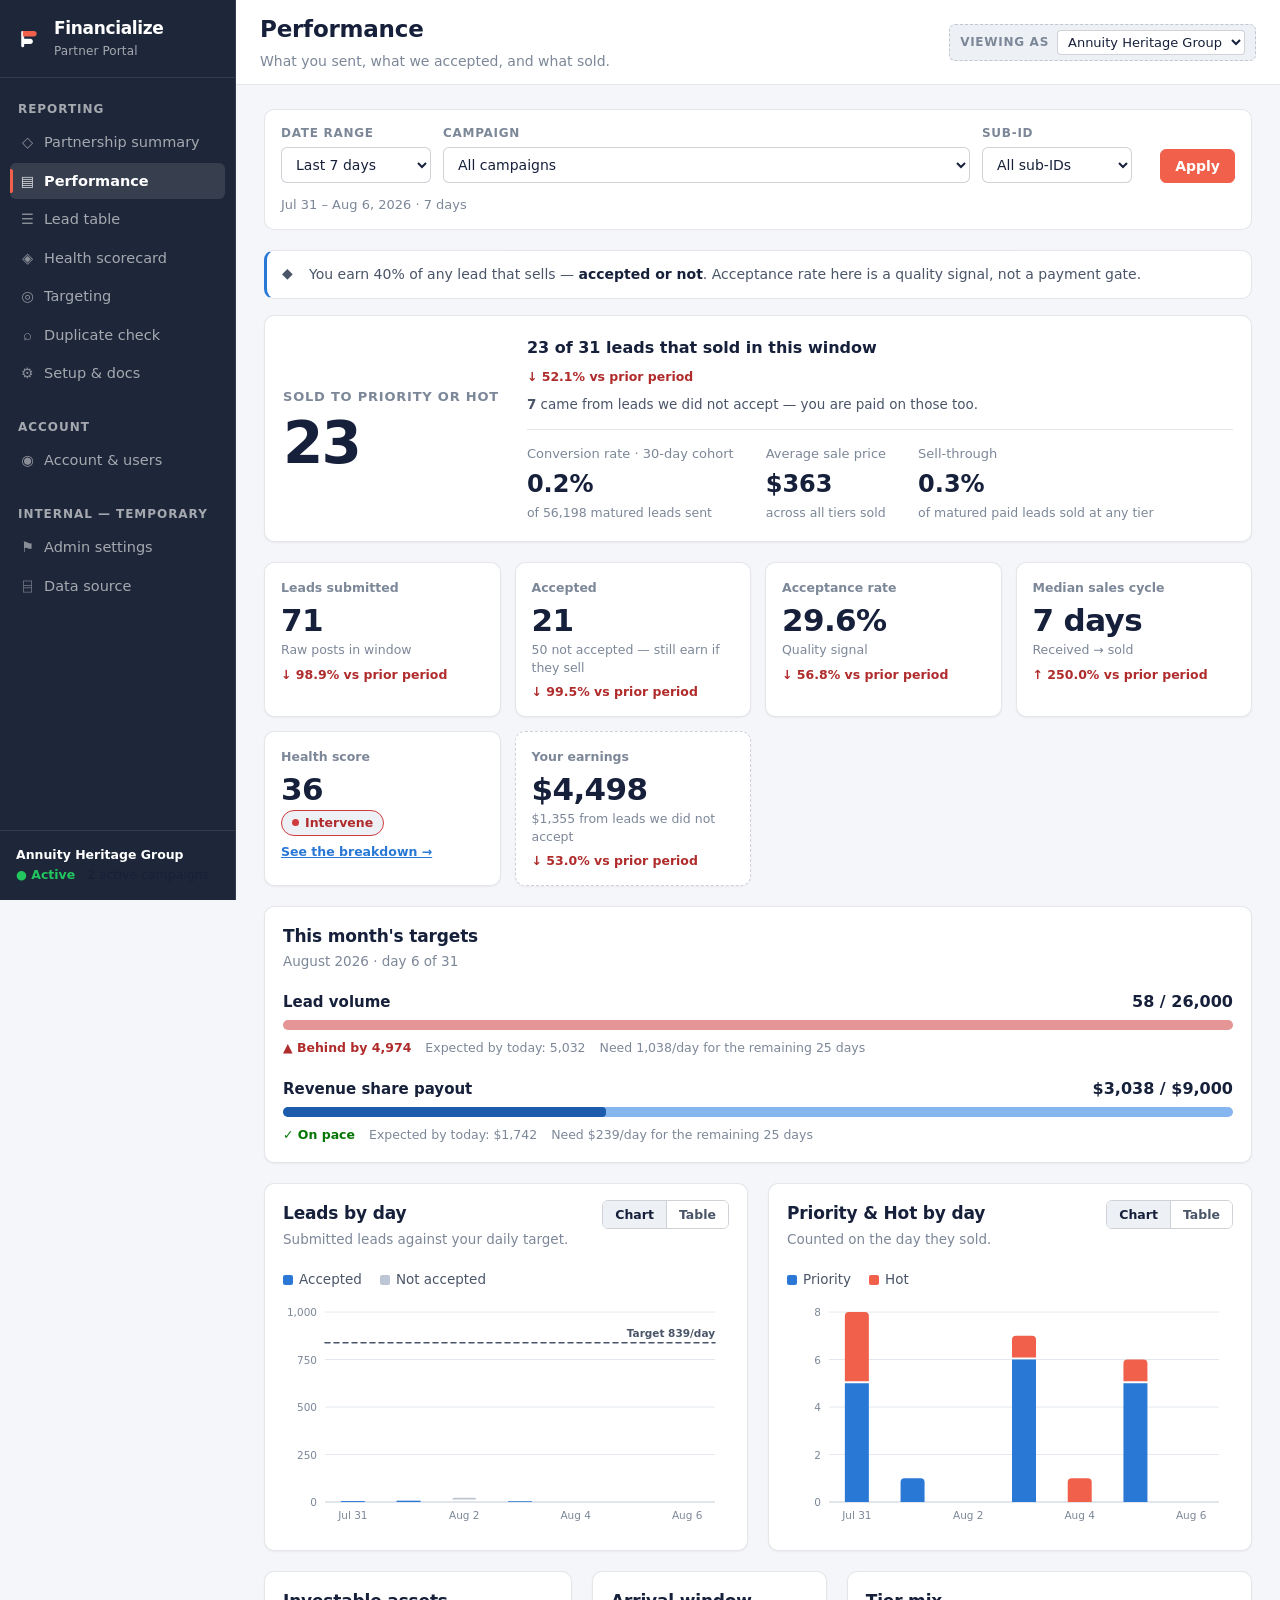
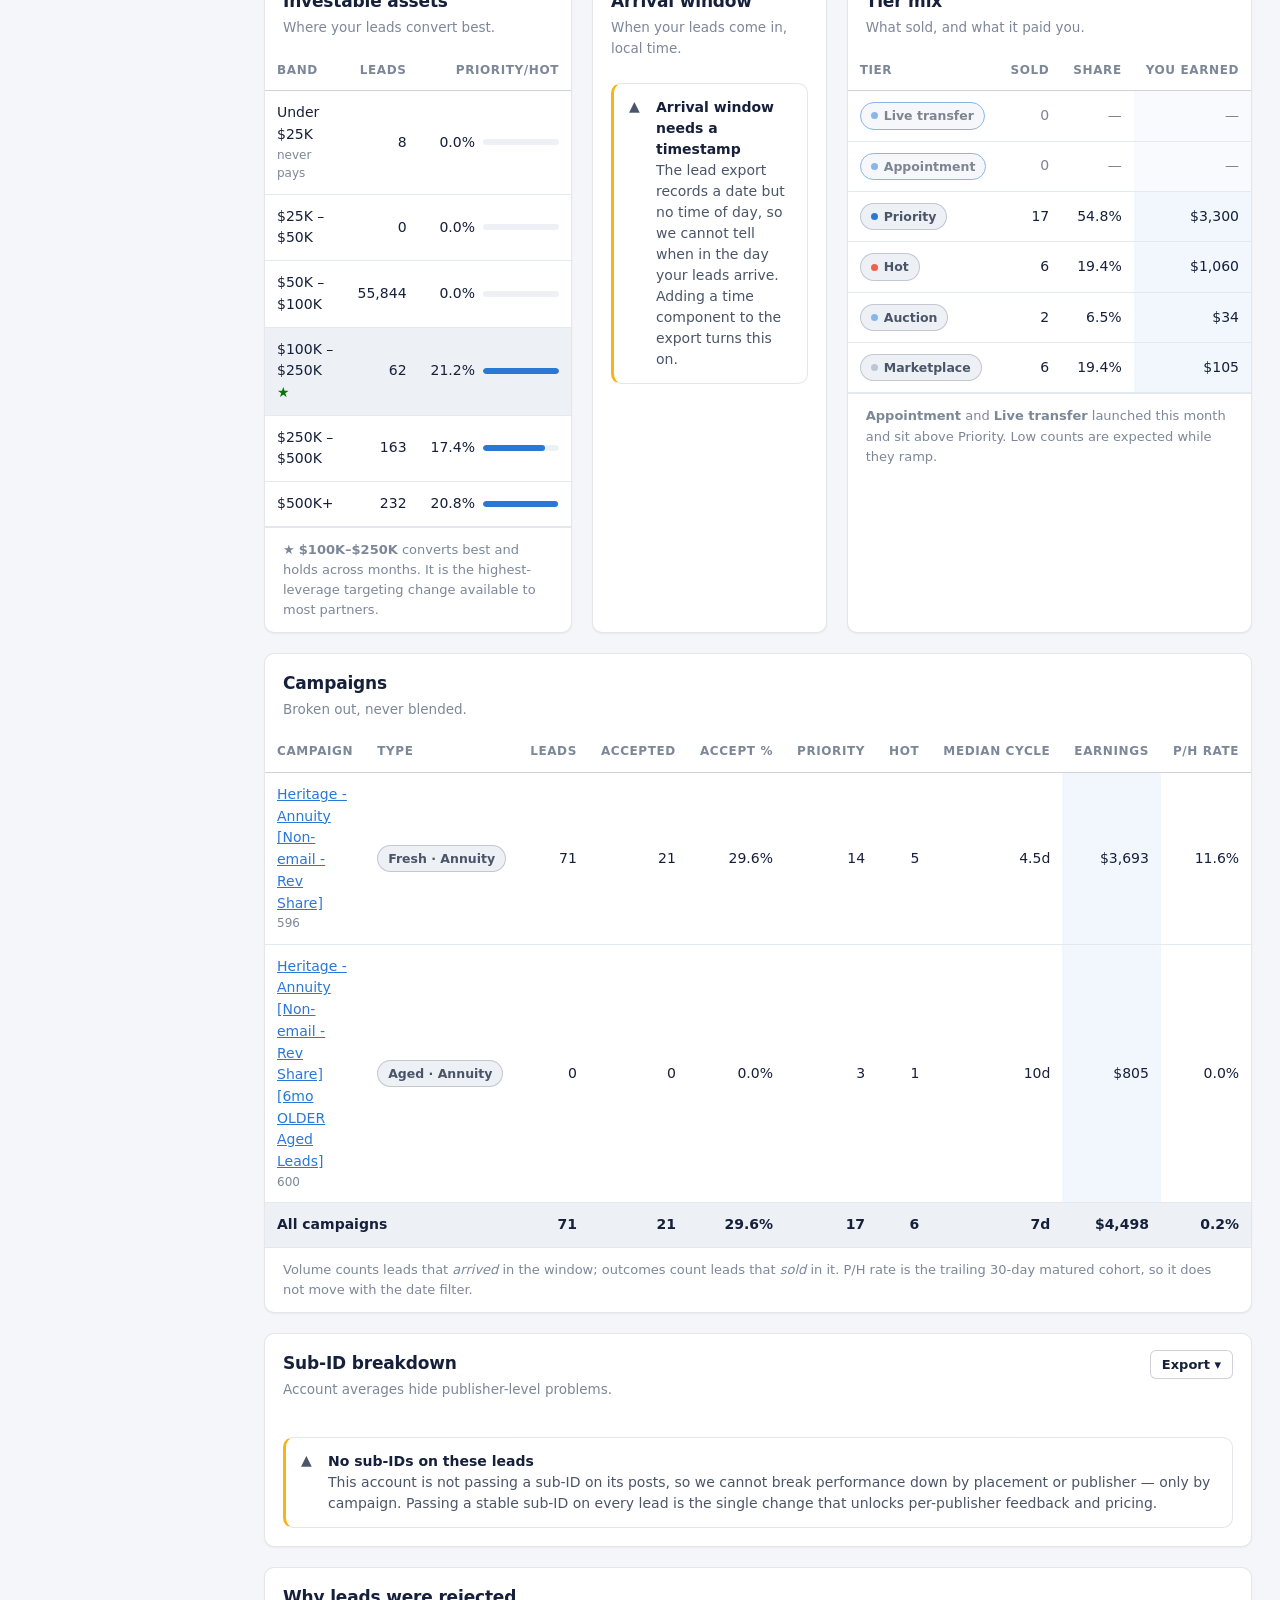
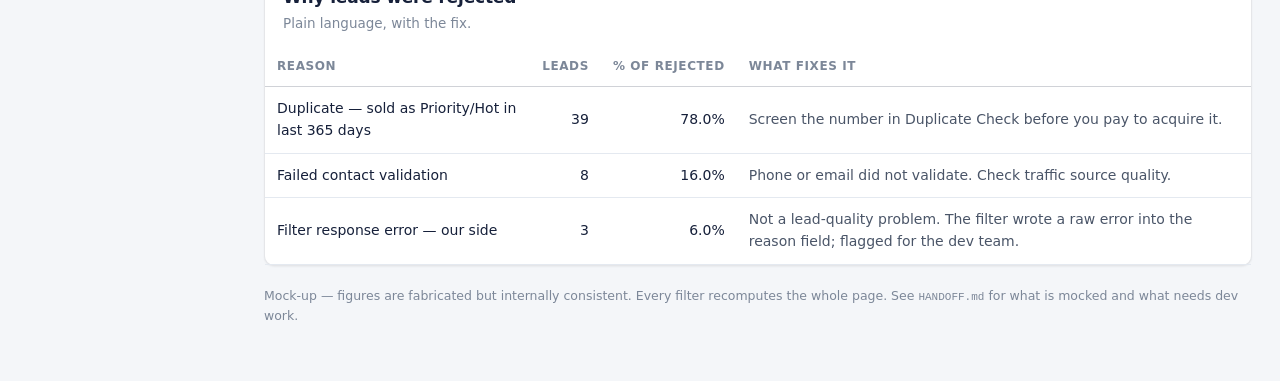
==== index.html @ 1a4225cb "Run on the real lead export instead of generated data tools/ingest.py converts a lead-table export i" ====
<!DOCTYPE html>
<html lang="en">
<head>
<meta charset="utf-8">
<meta name="viewport" content="width=device-width, initial-scale=1">
<title>Performance — Financialize Partner Portal</title>
<link rel="stylesheet" href="assets/css/dashboard.css">
</head>
<body>

<div class="app">
  <aside class="sidebar" data-shell="sidebar"></aside>

  <div class="main">
    <header class="topbar" data-shell="topbar"></header>

    <div class="content">

      <div id="filter-host"></div>
      <div id="ctx-notice"></div>

      <!-- Hero: the North Star. Exactly one hero figure on this view. -->
      <section class="card">
        <div class="card-body" style="padding-top:20px">
          <div class="hero">
            <div>
              <div class="hero-label">Sold to Priority or Hot</div>
              <div class="hero-figure" id="hero-figure">—</div>
            </div>
            <div style="flex:1;min-width:280px">
              <div id="hero-detail"></div>
            </div>
          </div>
        </div>
      </section>

      <div class="tiles" id="tiles"></div>

      <section class="card" id="targets-card" style="display:none">
        <div class="card-head">
          <div>
            <h2>This month's targets</h2>
            <p class="sub" id="targets-sub"></p>
          </div>
        </div>
        <div class="card-body" id="targets-body"></div>
      </section>

      <div class="grid-2">
        <section class="card">
          <div class="card-head">
            <div>
              <h2>Leads by day</h2>
              <p class="sub">Submitted leads against your daily target.</p>
            </div>
            <div class="spacer"></div>
            <div id="toggle-volume"></div>
          </div>
          <div class="card-body">
            <div class="legend" id="legend-volume"></div>
            <div class="chart-wrap" id="chart-volume"></div>
          </div>
        </section>

        <section class="card">
          <div class="card-head">
            <div>
              <h2>Priority &amp; Hot by day</h2>
              <p class="sub">Counted on the day they sold.</p>
            </div>
            <div class="spacer"></div>
            <div id="toggle-conv"></div>
          </div>
          <div class="card-body">
            <div class="legend" id="legend-conv"></div>
            <div class="chart-wrap" id="chart-conv"></div>
          </div>
        </section>
      </div>

      <!-- The three things an affiliate can actually act on -->
      <div class="grid-3">
        <section class="card">
          <div class="card-head">
            <div>
              <h2>Investable assets</h2>
              <p class="sub">Where your leads convert best.</p>
            </div>
          </div>
          <div class="table-wrap">
            <table class="data" id="band-table"></table>
          </div>
          <div class="card-foot" id="band-foot"></div>
        </section>

        <section class="card">
          <div class="card-head">
            <div>
              <h2>Arrival window</h2>
              <p class="sub">When your leads come in, local time.</p>
            </div>
          </div>
          <div class="table-wrap">
            <table class="data" id="window-table"></table>
          </div>
          <div class="card-foot" id="window-foot"></div>
        </section>

        <section class="card">
          <div class="card-head">
            <div>
              <h2>Tier mix</h2>
              <p class="sub" id="tier-sub">What your sold leads sold as.</p>
            </div>
          </div>
          <div class="table-wrap">
            <table class="data" id="tier-table"></table>
          </div>
          <div class="card-foot" id="tier-foot"></div>
        </section>
      </div>

      <section class="card">
        <div class="card-head">
          <div>
            <h2>Campaigns</h2>
            <p class="sub">Broken out, never blended.</p>
          </div>
        </div>
        <div class="table-wrap">
          <table class="data" id="campaign-table"></table>
        </div>
        <div class="card-foot" id="campaign-foot"></div>
      </section>

      <section class="card">
        <div class="card-head">
          <div>
            <h2>Sub-ID breakdown</h2>
            <p class="sub">Account averages hide publisher-level problems.</p>
          </div>
          <div class="spacer"></div>
          <div id="export-subid"></div>
        </div>
        <div class="table-wrap">
          <table class="data" id="subid-table"></table>
        </div>
        <div class="card-foot">
          <div id="subid-foot" style="flex:1"></div>
        </div>
        <div style="padding:0 18px 14px" id="export-toast"></div>
      </section>

      <section class="card">
        <div class="card-head">
          <div>
            <h2>Why leads were rejected</h2>
            <p class="sub">Plain language, with the fix.</p>
          </div>
        </div>
        <div class="table-wrap">
          <table class="data" id="reject-table"></table>
        </div>
      </section>

      <p class="mocknote" style="border:0;padding:0;margin:0">
        Mock-up — figures are fabricated but internally consistent. Every filter recomputes the
        whole page. See <code>HANDOFF.md</code> for what is mocked and what needs dev work.
      </p>

    </div>
  </div>
</div>

<script src="assets/data/dataset.js"></script>
<script src="assets/js/data.js"></script>
<script src="assets/js/health.js"></script>
<script src="assets/js/charts.js"></script>
<script src="assets/js/app.js"></script>
<script>
(function () {
  'use strict';
  var D = FZData, A = FZApp, C = FZCharts, H = FZHealth;

  var state = A.params();
  /* Comp model is per campaign now, so this is "does this account have any
     revenue-share campaign in scope" rather than "is this a RevShare partner".
     It drives copy and which tiles appear — never which fields exist. */
  var isRev = state.comps.some(function (c) { return c.seesRevenue; });

  A.shell(state, {
    active: 'index.html',
    title: 'Performance',
    subtitle: 'What you sent, what we accepted, and what sold.'
  });
  A.filterBar(document.getElementById('filter-host'), state, ['range', 'campaign', 'subid']);

  /* Three attribution bases, deliberately — volume on the received date,
     outcomes on the sold date, rates on the trailing matured cohort.
     A RevShare partner is paid on ANY sale, so their rate denominator is
     every lead submitted; a CPL partner's is accepted leads only. */
  var mOpts = { rateBasis: state.rateBasis };
  var scope = {
    partnerId: state.partnerId,
    campaignId: state.campaignId, subid: state.subid
  };

  var rows = D.queryLeads(Object.assign({ from: state.range.from, to: state.range.to }, scope));
  var m = D.computeMetrics(rows, null, mOpts);

  var soldRows = D.queryLeadsBySold(Object.assign({ from: state.range.from, to: state.range.to }, scope));
  var sm = D.computeMetrics(soldRows, null, mOpts);

  var coh = D.cohort(Object.assign({ rateBasis: mOpts.rateBasis }, scope));

  var prior = D.priorWindow(state.range);
  var pm = D.computeMetrics(D.queryLeads(Object.assign({ from: prior.from, to: prior.to }, scope)), null, mOpts);
  var psm = D.computeMetrics(D.queryLeadsBySold(Object.assign({ from: prior.from, to: prior.to }, scope)), null, mOpts);

  var targets = D.targetProgress(Object.assign({ rateBasis: mOpts.rateBasis, cplRate: 90 }, scope));

  /* ---- context notice -------------------------------------------------- */
  /* Rate comes off the partner rather than a hardcoded 40% — annuity.org runs
     at 85%. */
  document.getElementById('ctx-notice').innerHTML = isRev
    ? '<div class="notice notice-info"><span class="ico">◆</span><div>' +
      'You earn ' + Math.round(state.partner.revSharePct * 100) + '% of any lead that sells — ' +
      '<strong>accepted or not</strong>. Acceptance rate here is a quality signal, not a ' +
      'payment gate.</div></div>'
    : '<div class="notice notice-info"><span class="ico">◆</span><div>' +
      'You are paid per accepted lead, so acceptance rate drives your invoice. Rejected leads ' +
      'show their reason and nothing further.</div></div>';

  /* ---- hero ------------------------------------------------------------ */
  document.getElementById('hero-figure').textContent = A.fmtInt(sm.soldPriorityHot);
  document.getElementById('hero-detail').innerHTML =
    '<div style="font-size:16px;font-weight:600;margin-bottom:4px">' +
      A.fmtInt(sm.soldPriorityHot) + ' of ' + A.fmtInt(sm.soldAny) + ' leads that sold in this window' +
    '</div>' +
    A.deltaHtml(sm.soldPriorityHot, psm.soldPriorityHot, { periodLabel: 'period' }) +
    (isRev && sm.rejectedSoldPriorityHot
      ? '<div style="font-size:13.5px;color:var(--ink-2);margin-top:8px">' +
        '<strong>' + A.fmtInt(sm.rejectedSoldPriorityHot) + '</strong> came from leads we did not ' +
        'accept — you are paid on those too.</div>'
      : '') +
    '<div style="margin-top:14px;padding-top:14px;border-top:1px solid var(--border);display:flex;gap:32px;flex-wrap:wrap">' +
      '<div><div style="font-size:13px;color:var(--ink-muted)">Conversion rate · 30-day cohort</div>' +
      '<div style="font-size:24px;font-weight:650;margin-top:2px">' + A.fmtPct(coh.metrics.priorityHotRate, 1) + '</div>' +
      '<div style="font-size:12.5px;color:var(--ink-muted)">of ' + A.fmtInt(coh.metrics.rateDenominator) +
      (isRev ? ' matured leads sent' : ' matured paid leads') + '</div></div>' +
      (sm.avgSalePrice != null
        ? '<div><div style="font-size:13px;color:var(--ink-muted)">Average sale price</div>' +
          '<div style="font-size:24px;font-weight:650;margin-top:2px">' + A.fmtMoney0(sm.avgSalePrice) + '</div>' +
          '<div style="font-size:12.5px;color:var(--ink-muted)">across all tiers sold</div></div>'
        : '') +
      '<div><div style="font-size:13px;color:var(--ink-muted)">Sell-through</div>' +
      '<div style="font-size:24px;font-weight:650;margin-top:2px">' + A.fmtPct(coh.metrics.sellThrough, 1) + '</div>' +
      '<div style="font-size:12.5px;color:var(--ink-muted)">of matured paid leads sold at any tier</div></div>' +
    '</div>';

  /* ---- tiles ----------------------------------------------------------- */
  var tiles = [
    { label: 'Leads submitted', value: A.fmtInt(m.raw), sub: 'Raw posts in window',
      delta: A.deltaHtml(m.raw, pm.raw, {}) },
    { label: isRev ? 'Accepted' : 'Accepted (paid)', value: A.fmtInt(m.paid),
      sub: isRev ? A.fmtInt(m.free) + ' not accepted — still earn if they sell'
                 : A.fmtInt(m.free) + ' rejected',
      delta: A.deltaHtml(m.paid, pm.paid, {}) },
    { label: 'Acceptance rate', value: A.fmtPct(m.acceptanceRate, 1),
      sub: isRev ? 'Quality signal' : 'Drives your invoice',
      delta: A.deltaHtml(m.acceptanceRate, pm.acceptanceRate, {}) },
    { label: 'Median sales cycle',
      value: sm.medianCycle == null ? '—' : sm.medianCycle + ' days',
      sub: 'Received → sold',
      delta: A.deltaHtml(sm.medianCycle, psm.medianCycle, { lowerIsBetter: true }) }
  ];

  var hs = H.score({ partnerId: state.partnerId, campaignId: state.campaignId, subid: state.subid });
  tiles.push({
    label: 'Health score', value: String(hs.score),
    sub: '<span class="badge ' + hs.tier.badge + '"><span class="dot"></span>' + hs.tier.label + '</span>',
    delta: '<div class="tile-delta delta-flat"><a href="' + A.linkTo('health.html', state) + '">See the breakdown →</a></div>'
  });

  if (sm.hasEarnings) {
    tiles.push({
      label: 'Your earnings', value: A.fmtMoney0(sm.earnings),
      sub: sm.rejectedEarnings
        ? A.fmtMoney0(sm.rejectedEarnings) + ' from leads we did not accept'
        : '40% of leads sold in window',
      delta: A.deltaHtml(sm.earnings, psm.earnings, {}),
      cls: 'tile-revshare'
    });
  }

  document.getElementById('tiles').innerHTML = tiles.map(function (t) {
    return '<div class="tile ' + (t.cls || '') + '">' +
      '<div class="tile-label">' + t.label + '</div>' +
      '<div class="tile-value">' + t.value + '</div>' +
      '<div class="tile-sub">' + t.sub + '</div>' + (t.delta || '') + '</div>';
  }).join('');

  /* ---- targets --------------------------------------------------------- */
  (function () {
    var blocks = [];
    function block(t, label, fmt, unit) {
      if (!t) return;
      blocks.push(
        '<div class="meter">' +
          '<div class="meter-head">' +
            '<span class="meter-name">' + A.esc(label) + '</span>' +
            '<span class="spacer"></span>' +
            '<span class="meter-score">' + fmt(t.actual) + ' / ' + fmt(t.target) + '</span>' +
          '</div>' +
          '<div class="meter-track ' + t.severity + '">' +
            '<div class="meter-fill ' + t.severity + '" style="width:' + Math.round(Math.min(1, t.pct) * 100) + '%"></div>' +
          '</div>' +
          '<div class="meter-parts">' +
            '<span style="color:' + (t.onPace ? 'var(--good-text)' : 'var(--critical-text)') + ';font-weight:600">' +
              (t.onPace ? '✓ On pace' : '▲ Behind by ' + fmt(Math.round(Math.abs(t.aheadBy)))) + '</span>' +
            '<span>Expected by today: ' + fmt(Math.round(t.expected)) + '</span>' +
            '<span>Need ' + fmt(Math.ceil(t.perDayNeeded)) + unit + ' for the remaining ' + targets.daysLeft + ' days</span>' +
          '</div>' +
        '</div>');
    }
    block(targets.volume, 'Lead volume', A.fmtInt, '/day');
    block(targets.spend, targets.spendLabel, A.fmtMoney0, '/day');
    if (!blocks.length) return;
    document.getElementById('targets-card').style.display = '';
    document.getElementById('targets-sub').textContent =
      targets.monthLabel + ' · day ' + targets.daysElapsed + ' of ' + targets.daysInMonth;
    document.getElementById('targets-body').innerHTML = blocks.join('');
  })();

  /* ---- charts ---------------------------------------------------------- */
  var days = D.dailySeries(rows, state.range);
  var soldDays = D.dailySeries(soldRows, state.range, 'soldAt');

  var volumeSeries = [
    { key: 'paid', label: isRev ? 'Accepted' : 'Accepted (paid)', varName: '--series-1' },
    { key: 'free', label: isRev ? 'Not accepted' : 'Rejected', varName: '--muted-mark' }
  ];
  var convSeries = [
    { key: 'priority', label: 'Priority', varName: '--series-1' },
    { key: 'hot', label: 'Hot', varName: '--series-2' }
  ];

  function legend(host, series) {
    document.getElementById(host).innerHTML = series.map(function (s) {
      return '<span class="legend-item"><span class="legend-swatch" style="background:var(' +
        s.varName + ')"></span>' + s.label + '</span>';
    }).join('');
  }
  legend('legend-volume', volumeSeries);
  legend('legend-conv', convSeries);

  var volHost = document.getElementById('chart-volume');
  var convHost = document.getElementById('chart-conv');
  var dailyTarget = D.dailyVolumeTarget(state.partnerId);
  C.mount(volHost, 'columns', {
    days: days, series: volumeSeries,
    targetLine: dailyTarget ? { value: dailyTarget, label: 'Target ' + Math.round(dailyTarget) + '/day' } : null,
    ariaLabel: 'Leads submitted per day against daily target'
  });
  C.mount(convHost, 'columns', { days: soldDays, series: convSeries, ariaLabel: 'Priority and Hot sales per day' });
  A.viewToggle(document.getElementById('toggle-volume'), volHost);
  A.viewToggle(document.getElementById('toggle-conv'), convHost);

  /* ---- shared helpers -------------------------------------------------- */
  function indexBy(rowSet, keyFn) {
    var out = {};
    D.groupBy(rowSet, keyFn, mOpts).forEach(function (g) { out[g.key] = g; });
    return out;
  }
  var EMPTY = D.computeMetrics([], null, mOpts);
  function pull(idx, key) { return idx[key] ? idx[key].metrics : EMPTY; }
  function rate(b) { return b && b.mature ? b.ph / b.mature : 0; }

  /* ---- investable assets ----------------------------------------------- */
  (function () {
    var bands = coh.metrics.byBand;
    var best = 0;
    D.ASSET_BANDS.forEach(function (b) { best = Math.max(best, rate(bands[b.key])); });
    best = best || 1;

    var head = '<thead><tr><th>Band</th><th class="num">Leads</th><th class="num">Priority/Hot</th></tr></thead>';
    var body = D.ASSET_BANDS.map(function (b) {
      var bucket = bands[b.key] || { raw: 0, mature: 0, ph: 0 };
      var r = rate(bucket);
      var w = Math.round((r / best) * 100);
      return '<tr' + (b.focus ? ' style="background:var(--surface-2)"' : '') + '>' +
        '<td>' + A.esc(b.label) + (b.focus ? ' <strong style="color:var(--good-text)">★</strong>' : '') +
          (!b.payable ? '<div style="font-size:12px;color:var(--ink-muted)">never pays</div>' : '') + '</td>' +
        '<td class="num">' + A.fmtInt(bucket.raw) + '</td>' +
        '<td class="num"><span class="bar-cell"><span>' + A.fmtPct(r, 1) + '</span>' +
        '<span class="bar-track"><span class="bar-fill" style="width:' + w + '%"></span></span></span></td>' +
        '</tr>';
    }).join('');
    document.getElementById('band-table').innerHTML = head + '<tbody>' + body + '</tbody>';
    document.getElementById('band-foot').innerHTML =
      '<span>★ <strong>$100K–$250K</strong> converts best and holds across months. ' +
      'It is the highest-leverage targeting change available to most partners.</span>';
  })();

  /* ---- arrival window ---------------------------------------------------
     The lead export carries date only — TimeStamp is empty on every row — so
     arrival window is genuinely unknown. Say so rather than plotting zeros. */
  (function () {
    var notes = D.datasetNotes && D.datasetNotes();
    if (notes && notes.noTimeOfDay) {
      A.unsupported(document.getElementById('window-table').closest('.card'),
        'Arrival window needs a timestamp',
        'The lead export records a date but no time of day, so we cannot tell when in the ' +
        'day your leads arrive. Adding a time component to the export turns this on.');
      return;
    }
    var segs = coh.metrics.bySegment;
    var best = 0;
    D.HOUR_SEGMENT_ORDER.forEach(function (k) { best = Math.max(best, rate(segs[k])); });
    best = best || 1;

    var head = '<thead><tr><th>Window</th><th class="num">Leads</th><th class="num">Priority/Hot</th></tr></thead>';
    var body = D.HOUR_SEGMENT_ORDER.map(function (k) {
      var bucket = segs[k] || { raw: 0, mature: 0, ph: 0 };
      var r = rate(bucket);
      var w = Math.round((r / best) * 100);
      /* Starred windows are the two IDEAL ones — 9–11a and 3–7p, which are
         the hours the floor is busiest. An earlier version starred 6–9a,
         which was invented and contradicted our own operating hours. */
      var isIdeal = D.isIdealSegment(k);
      return '<tr' + (isIdeal ? ' style="background:var(--surface-2)"' : '') + '>' +
        '<td>' + D.HOUR_SEGMENT_LABEL[k] + (isIdeal ? ' <strong style="color:var(--good-text)">★</strong>' : '') + '</td>' +
        '<td class="num">' + A.fmtInt(bucket.raw) + '</td>' +
        '<td class="num"><span class="bar-cell"><span>' + A.fmtPct(r, 1) + '</span>' +
        '<span class="bar-track"><span class="bar-fill" style="width:' + w + '%"></span></span></span></td>' +
        '</tr>';
    }).join('');
    document.getElementById('window-table').innerHTML = head + '<tbody>' + body + '</tbody>';

    var dows = coh.metrics.byDow;
    var bestDow = null;
    Object.keys(dows).forEach(function (d) {
      if (!bestDow || rate(dows[d]) > rate(dows[bestDow])) bestDow = d;
    });
    document.getElementById('window-foot').innerHTML =
      '<span>★ ' + D.IDEAL_WINDOWS.map(function (w) { return A.esc(w.label); }).join(' and ') +
      ' are the hours our floor is busiest, so they convert best. Not a restriction — ' +
      'we accept leads any hour.' +
      (bestDow != null ? ' Your strongest day is <strong>' + D.DOW_LABEL[bestDow] + '</strong>.' : '') +
      ' <a href="' + A.linkTo('health.html', state) + '">Coverage asks →</a></span>';
  })();

  /* ---- tier mix --------------------------------------------------------- */
  (function () {
    var order = ['livetransfer', 'appointment', 'priority', 'hot', 'auction', 'marketplace'];
    var total = sm.soldAny || 1;
    var showMoney = sm.hasEarnings;

    document.getElementById('tier-sub').textContent = showMoney
      ? 'What sold, and what it paid you.'
      : 'What your sold leads sold as.';

    var head = '<thead><tr><th>Tier</th><th class="num">Sold</th><th class="num">Share</th>' +
      (showMoney ? '<th class="num revshare-col">You earned</th>' : '') + '</tr></thead>';

    var body = order.map(function (k) {
      var n = sm.byType[k] || 0;
      if (!n && (k === 'livetransfer' || k === 'appointment')) {
        return '<tr style="opacity:.55"><td>' + A.soldBadge(k) + '</td>' +
          '<td class="num">0</td><td class="num">—</td>' +
          (showMoney ? '<td class="num revshare-col">—</td>' : '') + '</tr>';
      }
      var earned = 0;
      if (showMoney) {
        soldRows.forEach(function (r) { if (r.soldType === k) earned += r.partnerShare || 0; });
      }
      return '<tr><td>' + A.soldBadge(k) + '</td>' +
        '<td class="num">' + A.fmtInt(n) + '</td>' +
        '<td class="num">' + A.fmtPct(n / total, 1) + '</td>' +
        (showMoney ? '<td class="num revshare-col">' + (earned ? A.fmtMoney0(earned) : '—') + '</td>' : '') +
        '</tr>';
    }).join('');

    document.getElementById('tier-table').innerHTML = head + '<tbody>' + body + '</tbody>';
    document.getElementById('tier-foot').innerHTML =
      '<span><strong>Appointment</strong> and <strong>Live transfer</strong> launched this month ' +
      'and sit above Priority. Low counts are expected while they ramp.</span>';
  })();

  /* ---- campaigns -------------------------------------------------------- */
  var byCampaign = indexBy(rows, function (r) { return r.campaignId; });
  var soldByCampaign = indexBy(soldRows, function (r) { return r.campaignId; });
  var cohByCampaign = indexBy(coh.rows, function (r) { return r.campaignId; });

  (function () {
    var mine = D.campaignsFor(state.partnerId).filter(function (c) {
      return state.campaignId === 'all' || c.id === state.campaignId;
    });

    var head = '<thead><tr><th>Campaign</th><th>Type</th>' +
      '<th class="num">Leads</th><th class="num">Accepted</th><th class="num">Accept %</th>' +
      '<th class="num">Priority</th><th class="num">Hot</th><th class="num">Median cycle</th>' +
      (sm.hasEarnings ? '<th class="num revshare-col">Earnings</th>' : '') +
      '<th class="num">P/H rate</th></tr></thead>';

    var body = mine.map(function (c) {
      var gm = pull(byCampaign, c.id), gs = pull(soldByCampaign, c.id), gc = pull(cohByCampaign, c.id);
      return '<tr>' +
        '<td><a href="' + A.linkTo('leads.html', state, { campaign: c.id }) + '">' + A.esc(c.name) + '</a>' +
          '<div style="font-size:12px;color:var(--ink-muted)">' + A.esc(c.id) + '</div></td>' +
        '<td><span class="badge">' + (c.kind === 'aged' ? 'Aged' : 'Fresh') + ' · ' + c.product + '</span></td>' +
        '<td class="num">' + A.fmtInt(gm.raw) + '</td>' +
        '<td class="num">' + A.fmtInt(gm.paid) + '</td>' +
        '<td class="num">' + A.fmtPct(gm.acceptanceRate, 1) + '</td>' +
        '<td class="num">' + A.fmtInt(gs.priority) + '</td>' +
        '<td class="num">' + A.fmtInt(gs.hot) + '</td>' +
        '<td class="num">' + (gs.medianCycle == null ? '—' : gs.medianCycle + 'd') + '</td>' +
        (sm.hasEarnings ? '<td class="num revshare-col">' + A.fmtMoney0(gs.earnings) + '</td>' : '') +
        '<td class="num">' + A.fmtPct(gc.priorityHotRate, 1) + '</td></tr>';
    }).join('');

    var foot = '<tfoot><tr><td colspan="2">All campaigns</td>' +
      '<td class="num">' + A.fmtInt(m.raw) + '</td>' +
      '<td class="num">' + A.fmtInt(m.paid) + '</td>' +
      '<td class="num">' + A.fmtPct(m.acceptanceRate, 1) + '</td>' +
      '<td class="num">' + A.fmtInt(sm.priority) + '</td>' +
      '<td class="num">' + A.fmtInt(sm.hot) + '</td>' +
      '<td class="num">' + (sm.medianCycle == null ? '—' : sm.medianCycle + 'd') + '</td>' +
      (sm.hasEarnings ? '<td class="num revshare-col">' + A.fmtMoney0(sm.earnings) + '</td>' : '') +
      '<td class="num">' + A.fmtPct(coh.metrics.priorityHotRate, 1) + '</td></tr></tfoot>';

    document.getElementById('campaign-table').innerHTML = head + '<tbody>' + body + '</tbody>' + foot;
    document.getElementById('campaign-foot').innerHTML =
      '<span>Volume counts leads that <em>arrived</em> in the window; outcomes count leads that ' +
      '<em>sold</em> in it. P/H rate is the trailing 30-day matured cohort, so it does not move ' +
      'with the date filter.</span>';
  })();

  /* ---- sub-IDs ----------------------------------------------------------- */
  var subExport = [];
  (function () {
    /* Sub-ID drilldown is only meaningful if the partner actually passes one.
       In the current export only Madrivo does, at 99%; Heritage and OptiLabX
       pass none at all. Rendering a single "(none)" row would look like a
       finding about their traffic rather than a gap in what they send. */
    var passing = rows.filter(function (r) { return r.subid; }).length;
    if (rows.length && passing / rows.length < 0.02) {
      A.unsupported(document.getElementById('subid-table').closest('.card'),
        'No sub-IDs on these leads',
        'This account is not passing a sub-ID on its posts, so we cannot break performance ' +
        'down by placement or publisher — only by campaign. Passing a stable sub-ID on every ' +
        'lead is the single change that unlocks per-publisher feedback and pricing.');
      return;
    }
    var soldBySub = indexBy(soldRows, function (r) { return r.subid; });
    var cohBySub = indexBy(coh.rows, function (r) { return r.subid; });
    var groups = D.groupBy(rows, function (r) { return r.subid; }, mOpts);

    groups.sort(function (a, b) {
      return pull(cohBySub, b.key).priorityHotRate - pull(cohBySub, a.key).priorityHotRate;
    });
    var best = groups.reduce(function (a, g) {
      return Math.max(a, pull(cohBySub, g.key).priorityHotRate);
    }, 0) || 1;

    var head = '<thead><tr><th>Sub-ID</th><th>Campaign</th>' +
      '<th class="num">Leads</th><th class="num">Accepted</th><th class="num">Accept %</th>' +
      '<th class="num">Priority/Hot</th>' +
      (sm.hasEarnings ? '<th class="num revshare-col">Earnings</th>' : '') +
      '<th class="num">P/H rate · 30d</th></tr></thead>';

    var body = groups.map(function (g) {
      var gm = g.metrics, gs = pull(soldBySub, g.key), gc = pull(cohBySub, g.key);
      var label = g.rows[0].subidLabel, camp = g.rows[0].campaignId;
      subExport.push({ subid: g.key, label: label, campaign: camp, m: gm, s: gs, c: gc });
      var w = Math.round((gc.priorityHotRate / best) * 100);
      return '<tr>' +
        '<td><a href="' + A.linkTo('leads.html', state, { subid: g.key }) + '">' + A.esc(label) + '</a>' +
          '<div style="font-size:12px;color:var(--ink-muted);font-family:ui-monospace,monospace">' + A.esc(g.key) + '</div></td>' +
        '<td style="font-size:13px;color:var(--ink-2)">' + A.esc(camp) + '</td>' +
        '<td class="num">' + A.fmtInt(gm.raw) + '</td>' +
        '<td class="num">' + A.fmtInt(gm.paid) + '</td>' +
        '<td class="num">' + A.fmtPct(gm.acceptanceRate, 1) + '</td>' +
        '<td class="num">' + A.fmtInt(gs.soldPriorityHot) + '</td>' +
        (sm.hasEarnings ? '<td class="num revshare-col">' + A.fmtMoney0(gs.earnings) + '</td>' : '') +
        '<td class="num"><span class="bar-cell"><span>' + A.fmtPct(gc.priorityHotRate, 1) + '</span>' +
        '<span class="bar-track"><span class="bar-fill" style="width:' + w + '%"></span></span></span></td>' +
        '</tr>';
    }).join('');

    document.getElementById('subid-table').innerHTML =
      head + '<tbody>' + (body || '<tr><td colspan="8" class="empty">No leads in this window.</td></tr>') + '</tbody>';

    var worst = groups[groups.length - 1];
    document.getElementById('subid-foot').innerHTML = worst && groups.length > 1
      ? '<strong>' + A.esc(groups[0].rows[0].subidLabel) + '</strong> converts at ' +
        A.fmtPct(pull(cohBySub, groups[0].key).priorityHotRate, 1) + ' versus <strong>' +
        A.esc(worst.rows[0].subidLabel) + '</strong> at ' + A.fmtPct(pull(cohBySub, worst.key).priorityHotRate, 1) +
        ' — same account, same rate card.'
      : '';
  })();

  A.exportControl(document.getElementById('export-subid'), function () {
    var cols = [
      { label: 'Sub-ID', value: function (r) { return r.subid; } },
      { label: 'Label', value: function (r) { return r.label; } },
      { label: 'Campaign', value: function (r) { return r.campaign; } },
      { label: 'Leads submitted', value: function (r) { return r.m.raw; } },
      { label: 'Accepted', value: function (r) { return r.m.paid; } },
      { label: 'Acceptance rate', value: function (r) { return (r.m.acceptanceRate * 100).toFixed(2) + '%'; } },
      { label: 'Priority (sold in window)', value: function (r) { return r.s.priority; } },
      { label: 'Hot (sold in window)', value: function (r) { return r.s.hot; } },
      { label: 'Median days to sale', value: function (r) { return r.s.medianCycle == null ? '' : r.s.medianCycle; } },
      { label: 'Priority/Hot rate (30d cohort)', value: function (r) { return (r.c.priorityHotRate * 100).toFixed(2) + '%'; } }
    ];
    if (sm.hasEarnings) {
      cols.push({ label: 'Your earnings (USD)', value: function (r) { return r.s.earnings.toFixed(2); } });
    }
    return {
      rows: subExport, columns: cols,
      filename: 'subid-performance_' + A.isoDate(state.range.from) + '_' + A.isoDate(state.range.to) + '.csv',
      toastHost: document.getElementById('export-toast')
    };
  });

  /* ---- rejection reasons -------------------------------------------------- */
  (function () {
    var entries = Object.keys(m.rejects).map(function (k) {
      return { key: k, count: m.rejects[k] };
    }).sort(function (a, b) { return b.count - a.count; });

    var head = '<thead><tr><th>Reason</th><th class="num">Leads</th>' +
      '<th class="num">% of rejected</th><th>What fixes it</th></tr></thead>';

    /* Criteria labels carry THIS partner's negotiated band, not the standard
       one — the OptiLabX 45–79 exception has already caused a $5,194 invoice
       variance by being applied as 45–75 somewhere downstream. */
    var body = entries.map(function (e) {
      return '<tr><td>' + A.esc(D.rejectLabel(e.key, state.partnerId)) + '</td>' +
        '<td class="num">' + A.fmtInt(e.count) + '</td>' +
        '<td class="num">' + A.fmtPct(m.free ? e.count / m.free : 0, 1) + '</td>' +
        '<td style="color:var(--ink-2)">' + A.esc(D.rejectFix(e.key)) + '</td></tr>';
    }).join('');

    document.getElementById('reject-table').innerHTML =
      head + '<tbody>' + (body || '<tr><td colspan="4" class="empty">No rejected leads in this window.</td></tr>') + '</tbody>';
  })();

})();
</script>
</body>
</html>
---- assets/css/dashboard.css ----
/* ==========================================================================
   Financialize Partner Portal — dashboard mock-up stylesheet
   --------------------------------------------------------------------------
   Plain CSS, no build step, no framework. Everything here is expressible in a
   server-rendered PHP view: classes on markup, no client-side style system.

   Colour tokens come from a validated data-viz palette (light + dark steps
   selected separately, not flipped). Do not substitute series colours without
   re-running the palette validator — slot order is the colourblind-safety
   mechanism, not decoration.
   ========================================================================== */

/* --------------------------------------------------------------------------
   BRAND PALETTE — Financialize
   --------------------------------------------------------------------------
   Navy / coral / white, taken from the brand mark. Every value below that
   touches a chart was run through the data-viz palette validator against the
   surface it actually renders on. Results, so nobody has to re-derive them:

     light  blue #2a78d6 + coral #F0604A on #FFFFFF ......... ALL PASS
                                    (CVD ΔE 22.1, normal ΔE 33.3)
     dark   blue #4A90E8 + coral #E4573D on navy #1E2739 .... ALL PASS
                                    (CVD ΔE 24.8, normal ΔE 30.8)
     meters light #86b6ef → #1c5cab ........ ordinal PASS (light end 2.04:1)
            dark  #3A5A8C → #4A90E8 ........ ordinal PASS (light end 2.15:1)
     status all four clear 3:1 on the navy surface

   TWO THINGS TO KNOW BEFORE CHANGING ANY OF THIS:

   1. Brand coral #F0604A is used AS-IS in light mode. In dark mode it steps
      down to #E4573D — the brand value sits at L 0.67, exactly on the dark
      band ceiling, and fails. #E4573D is the nearest passing step.

   2. Coral sits close to status-critical red (normal-vision ΔE 9.7 light,
      6.8 dark — both below the 15 floor). This is a known and accepted
      condition, not an oversight: the reference palette carries the same
      situation at ΔE 4.8 between its red series and critical status. The
      documented mitigation is that a status colour never carries meaning by
      hue alone — every status in this UI ships as a dot PLUS a text label.
      If you ever render a bare coloured dot with no label, that rule breaks.

   Re-run before altering a series colour:
     node scripts/validate_palette.js "<hex,hex>" --mode <light|dark> \
          --surface <#FFFFFF | #1E2739>
   -------------------------------------------------------------------------- */

:root {
  color-scheme: light;

  /* Brand constants — identical in both themes */
  --brand-navy:   #1E2739;
  --brand-coral:  #F0604A;
  --brand-white:  #FFFFFF;

  /* Navigation rail: always navy, in both themes. It is the strongest brand
     signal on the page and flipping it to white would throw that away. */
  --nav-bg:       #1E2739;
  --nav-bg-deep:  #172032;
  --nav-ink:      #FFFFFF;
  --nav-ink-2:    rgba(255, 255, 255, 0.60);
  --nav-hover:    rgba(255, 255, 255, 0.07);
  --nav-active:   rgba(255, 255, 255, 0.11);
  --nav-border:   rgba(255, 255, 255, 0.10);

  /* Surfaces & ink */
  --plane:        #F4F6F9;
  --surface-1:    #FFFFFF;
  --surface-2:    #EDF1F6;
  --ink:          #16203A;   /* navy-tinted, not neutral black */
  --ink-2:        #4A5568;
  --ink-muted:    #7C8798;
  --grid:         #E4E9F0;
  --axis:         #C4CDD9;
  --border:       rgba(22, 32, 58, 0.11);
  --border-strong:rgba(22, 32, 58, 0.20);

  /* Categorical series slots (fixed order — never cycle, never generate) */
  --series-1:     #2a78d6;  /* blue           */
  --series-2:     #F0604A;  /* brand coral    */
  --series-3:     #1baf7a;  /* aqua, reserve  */

  /* Sequential / ordinal blue ramp (meters, magnitude) */
  --seq-track:    #86b6ef;
  --seq-fill:     #1c5cab;
  --seq-250:      #86b6ef;
  --seq-400:      #3987e5;

  /* Meter ramps — one PAIR per severity, so the track is always a lighter
     step of the fill's own hue and state reads across the whole bar.
     A meter bar carries meaning by colour alone (no icon, no label on the
     bar), so unlike a status badge these steps must clear contrast on their
     own. That is why the light warning/serious fills are darker than the
     status tokens of the same name — #fab219 is only 1.83:1 on white and
     cannot legally anchor an ordinal ramp there. All eight pairs validated
     with --ordinal against their own surface. */
  --meter-track:          #86b6ef;  --meter-fill:          #1c5cab;
  --meter-track-warning:  #D6A947;  --meter-fill-warning:  #A8730B;
  --meter-track-serious:  #E9A184;  --meter-fill-serious:  #B04E22;
  --meter-track-critical: #E59595;  --meter-fill-critical: #B32C2C;

  /* Status — reserved, never reused as a series colour */
  --good:         #0ca30c;
  --warning:      #fab219;
  --serious:      #ec835a;
  --critical:     #d03b3b;
  --good-text:    #047604;
  --critical-text:#b02c2c;

  /* De-emphasis (context marks, never an entity) */
  --muted-mark:   #BCC6D4;

  --radius:       10px;
  --radius-sm:    6px;
  --shadow:       0 1px 2px rgba(11, 11, 11, 0.05);
  --font: system-ui, -apple-system, "Segoe UI", sans-serif;
  --mono: ui-monospace, SFMono-Regular, "Cascadia Mono", Consolas, monospace;
}

/* Dark mode is the brand image: navy plane, navy cards, white ink, coral
   accent. The dark steps are selected against the navy surface, not flipped
   from the light values. */
@media (prefers-color-scheme: dark) {
  :root:where(:not([data-theme="light"])) {
    color-scheme: dark;
    --plane:        #141C2B;
    --surface-1:    #1E2739;
    --surface-2:    #28334A;
    --ink:          #FFFFFF;
    --ink-2:        #C5CEDD;
    --ink-muted:    #8A94A6;
    --grid:         #2C3849;
    --axis:         #3D4A5F;
    --border:       rgba(255, 255, 255, 0.10);
    --border-strong:rgba(255, 255, 255, 0.20);
    --series-1:     #4A90E8;
    --series-2:     #E4573D;   /* brand coral, stepped into the dark band */
    --series-3:     #199e70;
    --seq-track:    #3A5A8C;
    --seq-fill:     #4A90E8;
    --seq-250:      #3A5A8C;
    --seq-400:      #4A90E8;
    --meter-track:          #3A5A8C;  --meter-fill:          #4A90E8;
    --meter-track-warning:  #7A5C1E;  --meter-fill-warning:  #fab219;
    --meter-track-serious:  #7D4B39;  --meter-fill-serious:  #ec835a;
    --meter-track-critical: #933B3B;  --meter-fill-critical: #d03b3b;
    --good-text:    #22C55E;
    --critical-text:#F08080;
    --muted-mark:   #46536B;
    --shadow:       none;
  }
}

:root[data-theme="dark"] {
  color-scheme: dark;
  --plane:        #141C2B;
  --surface-1:    #1E2739;
  --surface-2:    #28334A;
  --ink:          #FFFFFF;
  --ink-2:        #C5CEDD;
  --ink-muted:    #8A94A6;
  --grid:         #2C3849;
  --axis:         #3D4A5F;
  --border:       rgba(255, 255, 255, 0.10);
  --border-strong:rgba(255, 255, 255, 0.20);
  --series-1:     #4A90E8;
  --series-2:     #E4573D;
  --series-3:     #199e70;
  --seq-track:    #3A5A8C;
  --seq-fill:     #4A90E8;
  --seq-250:      #3A5A8C;
  --seq-400:      #4A90E8;
  --meter-track:          #3A5A8C;  --meter-fill:          #4A90E8;
  --meter-track-warning:  #7A5C1E;  --meter-fill-warning:  #fab219;
  --meter-track-serious:  #7D4B39;  --meter-fill-serious:  #ec835a;
  --meter-track-critical: #933B3B;  --meter-fill-critical: #d03b3b;
  --good-text:    #22C55E;
  --critical-text:#F08080;
  --muted-mark:   #46536B;
  --shadow:       none;
}

/* --------------------------------------------------------------------------
   Base
   -------------------------------------------------------------------------- */

*, *::before, *::after { box-sizing: border-box; }

/* Type scale deliberately runs a step larger than a typical admin tool. This
   is read on a call, often over a screen share, by people who are not looking
   for an excuse to squint. Nothing here is below 12px. */
body {
  margin: 0;
  font-family: var(--font);
  font-size: 15px;
  line-height: 1.55;
  color: var(--ink);
  background: var(--plane);
  -webkit-font-smoothing: antialiased;
}

a { color: var(--series-1); }

h1, h2, h3 { margin: 0; font-weight: 600; letter-spacing: -0.01em; }
h1 { font-size: 23px; }
h2 { font-size: 17px; }
h3 { font-size: 15px; }

/* --------------------------------------------------------------------------
   App shell
   -------------------------------------------------------------------------- */

.app { display: flex; min-height: 100vh; }

.sidebar {
  width: 236px;
  flex: 0 0 236px;
  background: var(--nav-bg);
  border-right: 1px solid var(--nav-border);
  display: flex;
  flex-direction: column;
  position: sticky;
  top: 0;
  height: 100vh;
}

.brand {
  padding: 18px 18px 16px;
  border-bottom: 1px solid var(--nav-border);
  display: flex;
  align-items: center;
  gap: 10px;
}
.brand-logo { flex: 0 0 26px; }
.brand-logo svg { display: block; width: 26px; height: 26px; }
.brand-mark {
  font-size: 17px;
  font-weight: 550;
  letter-spacing: -0.02em;
  color: var(--nav-ink);
  line-height: 1.1;
}
.brand-sub {
  font-size: 12px;
  color: var(--nav-ink-2);
  margin-top: 1px;
  letter-spacing: 0.01em;
}

.nav { padding: 10px 10px; flex: 1; overflow-y: auto; }
.nav-label {
  font-size: 12px;
  text-transform: uppercase;
  letter-spacing: 0.08em;
  color: var(--nav-ink-2);
  padding: 12px 8px 6px;
  font-weight: 600;
}
.nav a {
  display: flex;
  align-items: center;
  gap: 9px;
  padding: 7px 8px 7px 10px;
  border-radius: var(--radius-sm);
  color: var(--nav-ink-2);
  text-decoration: none;
  font-size: 14.5px;
  margin-bottom: 2px;
  position: relative;
}
.nav a:hover { background: var(--nav-hover); color: var(--nav-ink); }
.nav a.is-active {
  background: var(--nav-active);
  color: var(--nav-ink);
  font-weight: 600;
}
/* The one place coral carries state in the chrome — a 3px brand rule on the
   active item. Position, not hue, is doing the work; the coral is identity. */
.nav a.is-active::before {
  content: "";
  position: absolute;
  left: 0; top: 6px; bottom: 6px;
  width: 3px;
  border-radius: 0 2px 2px 0;
  background: var(--brand-coral);
}
.nav a .ico { width: 15px; text-align: center; flex: 0 0 15px; opacity: 0.8; }

.sidebar-foot {
  padding: 14px 16px 16px;
  border-top: 1px solid var(--nav-border);
  font-size: 12.5px;
  color: var(--nav-ink-2);
}
.sidebar-foot strong { color: var(--nav-ink); font-weight: 600; }
.brand-tagline {
  margin-top: 10px;
  padding-top: 10px;
  border-top: 1px solid var(--nav-border);
  font-size: 11px;
  line-height: 1.5;
  color: var(--brand-coral);
  letter-spacing: 0.01em;
}

.main { flex: 1; min-width: 0; display: flex; flex-direction: column; }

.topbar {
  background: var(--surface-1);
  border-bottom: 1px solid var(--border);
  padding: 12px 24px;
  display: flex;
  align-items: center;
  gap: 16px;
  flex-wrap: wrap;
}
.topbar .page-title { flex: 1; min-width: 200px; }
.topbar .page-title p {
  margin: 3px 0 0;
  font-size: 14px;
  color: var(--ink-muted);
}

.content { padding: 24px 28px 56px; max-width: 1460px; width: 100%; }

/* --------------------------------------------------------------------------
   Partner context switcher (mock-up affordance — see note in HANDOFF.md)
   -------------------------------------------------------------------------- */

.ctx {
  display: flex;
  align-items: center;
  gap: 8px;
  padding: 5px 10px;
  border: 1px dashed var(--border-strong);
  border-radius: var(--radius-sm);
  background: var(--surface-2);
}
.ctx-label {
  font-size: 12px;
  text-transform: uppercase;
  letter-spacing: 0.06em;
  color: var(--ink-muted);
  font-weight: 650;
}
.ctx select {
  font-family: inherit;
  font-size: 13px;
  padding: 3px 6px;
  border: 1px solid var(--border-strong);
  border-radius: 4px;
  background: var(--surface-1);
  color: var(--ink);
}

/* --------------------------------------------------------------------------
   Filter row — one row above everything it scopes
   -------------------------------------------------------------------------- */

.filters {
  display: flex;
  align-items: flex-end;
  gap: 12px;
  flex-wrap: wrap;
  padding: 14px 16px;
  background: var(--surface-1);
  border: 1px solid var(--border);
  border-radius: var(--radius);
  margin-bottom: 20px;
}
.field { display: flex; flex-direction: column; gap: 4px; }
.field > label {
  font-size: 12px;
  text-transform: uppercase;
  letter-spacing: 0.06em;
  color: var(--ink-muted);
  font-weight: 650;
}
.field select,
.field input[type="date"],
.field input[type="text"],
.field input[type="search"] {
  font-family: inherit;
  font-size: 14px;
  padding: 8px 10px;
  border: 1px solid var(--border-strong);
  border-radius: var(--radius-sm);
  background: var(--surface-1);
  color: var(--ink);
  min-width: 150px;
}
.field input[type="date"] { min-width: 140px; }

.filters .spacer { flex: 1; }
.filters .applied {
  font-size: 13px;
  color: var(--ink-muted);
  align-self: center;
}

.btn {
  font-family: inherit;
  font-size: 14px;
  font-weight: 550;
  padding: 8px 14px;
  border-radius: var(--radius-sm);
  border: 1px solid var(--border-strong);
  background: var(--surface-1);
  color: var(--ink);
  cursor: pointer;
}
.btn:hover { background: var(--surface-2); }
/* Coral is the brand's call-to-action colour. Safe here because a button is
   chrome, not a data mark, and it carries a text label. */
.btn-primary {
  background: var(--brand-coral);
  border-color: var(--brand-coral);
  color: #fff;
}
.btn-primary:hover { filter: brightness(0.94); background: var(--brand-coral); }
.btn-sm { font-size: 13px; padding: 6px 11px; }

/* --------------------------------------------------------------------------
   Cards & layout
   -------------------------------------------------------------------------- */

.card {
  background: var(--surface-1);
  border: 1px solid var(--border);
  border-radius: var(--radius);
  box-shadow: var(--shadow);
  margin-bottom: 20px;
}
.card-head {
  padding: 16px 18px 12px;
  display: flex;
  align-items: baseline;
  gap: 12px;
  flex-wrap: wrap;
}
.card-head .sub {
  font-size: 13.5px;
  color: var(--ink-muted);
  margin: 2px 0 0;
}
.card-head .spacer { flex: 1; }
.card-body { padding: 6px 18px 18px; }
.card-foot {
  padding: 12px 18px;
  border-top: 1px solid var(--border);
  font-size: 13px;
  color: var(--ink-muted);
  display: flex;
  align-items: center;
  gap: 12px;
  flex-wrap: wrap;
}

.grid-2 { display: grid; grid-template-columns: 1fr 1fr; gap: 20px; }
.grid-3 { display: grid; grid-template-columns: repeat(3, 1fr); gap: 20px; }
@media (max-width: 1080px) {
  .grid-2, .grid-3 { grid-template-columns: 1fr; }
}

/* --------------------------------------------------------------------------
   Hero figure — exactly one per view
   -------------------------------------------------------------------------- */

.hero {
  display: flex;
  align-items: center;
  gap: 28px;
  flex-wrap: wrap;
}
.hero-figure {
  font-size: 58px;
  font-weight: 650;
  line-height: 1;
  letter-spacing: -0.03em;
  /* proportional figures on purpose — tabular-nums looks loose at display size */
}
.hero-label {
  font-size: 13px;
  color: var(--ink-muted);
  text-transform: uppercase;
  letter-spacing: 0.06em;
  font-weight: 650;
  margin-bottom: 6px;
}
.hero-note { font-size: 14px; color: var(--ink-2); max-width: 54ch; line-height: 1.55; }

/* --------------------------------------------------------------------------
   Stat tiles
   -------------------------------------------------------------------------- */

.tiles {
  display: grid;
  grid-template-columns: repeat(auto-fit, minmax(196px, 1fr));
  gap: 14px;
  margin-bottom: 20px;
}
.tile {
  background: var(--surface-1);
  border: 1px solid var(--border);
  border-radius: var(--radius);
  padding: 15px 16px 14px;
  box-shadow: var(--shadow);
  min-width: 0;
}
.tile-label {
  font-size: 12.5px;
  color: var(--ink-muted);
  font-weight: 600;
  display: flex;
  align-items: center;
  gap: 5px;
  margin-bottom: 6px;
}
.tile-value {
  font-size: 31px;
  font-weight: 650;
  line-height: 1.1;
  letter-spacing: -0.02em;
}
.tile-sub { font-size: 12.5px; color: var(--ink-muted); margin-top: 4px; line-height: 1.4; }
.tile-delta { font-size: 12.5px; font-weight: 600; margin-top: 6px; }
.delta-up   { color: var(--good-text); }
.delta-down { color: var(--critical-text); }
.delta-flat { color: var(--ink-muted); }

.tile-northstar { border-color: var(--series-1); border-width: 1px; }
.tile-revshare {
  border-style: dashed;
  border-color: var(--border-strong);
}

/* --------------------------------------------------------------------------
   Badges & pills
   -------------------------------------------------------------------------- */

.badge {
  display: inline-flex;
  align-items: center;
  gap: 6px;
  font-size: 12.5px;
  font-weight: 600;
  padding: 3px 10px;
  border-radius: 999px;
  border: 1px solid var(--border-strong);
  background: var(--surface-2);
  color: var(--ink-2);
  white-space: nowrap;
}
.badge .dot {
  width: 7px; height: 7px;
  border-radius: 50%;
  flex: 0 0 7px;
  background: var(--muted-mark);
}
/* Sold-type identity — the WORD carries the meaning; the dot is a supplement. */
.badge-livetransfer .dot { background: var(--series-1); }
.badge-appointment  .dot { background: var(--series-1); }
.badge-priority .dot { background: var(--series-1); }
.badge-hot      .dot { background: var(--series-2); }
.badge-auction  .dot { background: var(--seq-250); }
.badge-market   .dot { background: var(--muted-mark); }
.badge-unsold   .dot { background: transparent; border: 1px solid var(--axis); }
/* The two premium tiers launched Aug 2026 — outlined so they read as a step
   above Priority rather than as another colour in the same set. */
.badge-livetransfer, .badge-appointment {
  border-color: var(--series-1);
  color: var(--ink);
}

.badge-good     { color: var(--good-text); border-color: var(--good); }
.badge-good .dot{ background: var(--good); }
.badge-warn     { color: var(--ink-2); border-color: var(--warning); }
.badge-warn .dot{ background: var(--warning); }
.badge-crit     { color: var(--critical-text); border-color: var(--critical); }
.badge-crit .dot{ background: var(--critical); }
.badge-info     { color: var(--ink-2); border-color: var(--series-1); }
.badge-info .dot{ background: var(--series-1); }

.pill-paid {
  color: var(--good-text);
  font-weight: 600;
}
.pill-free { color: var(--ink-muted); }

/* --------------------------------------------------------------------------
   Tables
   -------------------------------------------------------------------------- */

.table-wrap { overflow-x: auto; }

table.data {
  width: 100%;
  border-collapse: collapse;
  font-size: 14px;
  font-variant-numeric: tabular-nums; /* columns must align vertically */
}
table.data th {
  text-align: left;
  font-size: 12px;
  text-transform: uppercase;
  letter-spacing: 0.05em;
  color: var(--ink-muted);
  font-weight: 650;
  padding: 11px 12px;
  border-bottom: 1px solid var(--border-strong);
  white-space: nowrap;
  background: var(--surface-1);
}
table.data td {
  padding: 11px 12px;
  border-bottom: 1px solid var(--grid);
  vertical-align: middle;
}
table.data tbody tr:hover { background: var(--surface-2); }
table.data td.num, table.data th.num { text-align: right; }
table.data .lead-id { font-family: var(--mono); font-size: 13px; color: var(--ink-2); }
table.data tfoot td {
  font-weight: 650;
  border-top: 1px solid var(--border-strong);
  border-bottom: none;
  background: var(--surface-2);
}

.revshare-col { background: rgba(42, 120, 214, 0.06); }

.empty {
  padding: 40px 16px;
  text-align: center;
  color: var(--ink-muted);
  font-size: 14px;
}

.pager {
  display: flex;
  align-items: center;
  gap: 10px;
  font-size: 13px;
  color: var(--ink-muted);
}

/* Inline magnitude bar inside a table cell (one series → one colour) */
.bar-cell { display: flex; align-items: center; gap: 8px; justify-content: flex-end; }
.bar-track {
  display: block;      /* these are <span>s — without this, width/height no-op */
  width: 76px;
  height: 6px;
  background: var(--surface-2);
  border-radius: 3px;
  overflow: hidden;
  flex: 0 0 76px;
}
.bar-fill {
  display: block;
  height: 100%;
  background: var(--series-1);
  border-radius: 3px;
}

/* --------------------------------------------------------------------------
   Charts
   -------------------------------------------------------------------------- */

.chart-wrap { position: relative; }
.chart-wrap svg { display: block; width: 100%; height: auto; overflow: visible; }

.legend {
  display: flex;
  gap: 18px;
  flex-wrap: wrap;
  font-size: 13.5px;
  color: var(--ink-2);
  margin: 2px 0 10px;
}
.legend-item { display: flex; align-items: center; gap: 6px; }
.legend-swatch {
  width: 10px; height: 10px;
  border-radius: 2px;
  flex: 0 0 10px;
}
.legend-swatch.line { height: 2px; width: 14px; border-radius: 1px; flex-basis: 14px; }

.tooltip {
  position: absolute;
  pointer-events: none;
  background: var(--surface-1);
  border: 1px solid var(--border-strong);
  border-radius: var(--radius-sm);
  box-shadow: 0 4px 14px rgba(11, 11, 11, 0.14);
  padding: 10px 12px;
  font-size: 13px;
  min-width: 150px;
  z-index: 20;
  opacity: 0;
  transition: opacity 90ms ease;
}
.tooltip.is-on { opacity: 1; }
.tooltip .tt-title {
  font-weight: 650;
  margin-bottom: 6px;
  font-size: 13px;
}
.tooltip .tt-row {
  display: flex;
  align-items: center;
  gap: 7px;
  margin-top: 2px;
  font-variant-numeric: tabular-nums;
}
.tooltip .tt-row .sw { width: 9px; height: 9px; border-radius: 2px; flex: 0 0 9px; }
.tooltip .tt-row .k { color: var(--ink-2); flex: 1; }
.tooltip .tt-row .v { font-weight: 600; }

/* --------------------------------------------------------------------------
   Contacts, users, gauge (Partnership summary + Account page)
   -------------------------------------------------------------------------- */

.contact-block { min-width: 220px; }
.contact-block .who { font-size: 15px; font-weight: 650; }
.contact-block .role { font-size: 12.5px; color: var(--ink-muted); margin-top: 1px; }
.contact-block .mail { font-size: 13.5px; margin-top: 3px; }
.contact-block .mail a { color: var(--series-1); text-decoration: none; }
.contact-block .actions { display: flex; gap: 8px; margin-top: 10px; flex-wrap: wrap; }

/* Health gauge — a semicircular meter. The value arc reuses the validated
   meter-fill severity tokens; the track is the same-ramp lighter step, so it
   obeys the same rules as the linear meters. */
.gauge-card { display: block; text-decoration: none; color: inherit; }
.gauge-card:hover { background: var(--surface-2); }
.gauge-wrap { display: flex; flex-direction: column; align-items: center; padding: 4px 0 2px; }
.gauge-wrap svg { display: block; }
.gauge-value {
  font-size: 34px; font-weight: 650; letter-spacing: -0.02em;
  line-height: 1;
}
.gauge-hint { font-size: 12.5px; color: var(--ink-muted); margin-top: 8px; }

/* User cards (Account page) */
.user-grid { display: grid; grid-template-columns: repeat(auto-fill, minmax(280px, 1fr)); gap: 14px; }
.user-card {
  border: 1px solid var(--border);
  border-radius: var(--radius);
  padding: 14px;
  display: flex;
  gap: 12px;
  background: var(--surface-1);
}
.avatar {
  width: 46px; height: 46px; flex: 0 0 46px;
  border-radius: 50%;
  background: var(--surface-2);
  border: 1px solid var(--border-strong);
  display: flex; align-items: center; justify-content: center;
  font-weight: 650; font-size: 16px; color: var(--ink-2);
  overflow: hidden;
  position: relative;
}
.avatar img { width: 100%; height: 100%; object-fit: cover; }
.user-card .u-name { font-size: 15px; font-weight: 650; display: flex; align-items: center; gap: 8px; flex-wrap: wrap; }
.user-card .u-title { font-size: 13px; color: var(--ink-muted); }
.user-card .u-mail { font-size: 13px; margin-top: 2px; word-break: break-all; }
.user-card .u-actions {
  margin-top: 9px; display: flex; gap: 6px 12px; flex-wrap: wrap;
  font-size: 12.5px;
}
.user-card .u-actions a { color: var(--series-1); text-decoration: none; cursor: pointer; }
.user-card .u-actions a:hover { text-decoration: underline; }

/* Away marker — deliberately subtle: muted chip, no status colour. */
.away-chip {
  font-size: 11px; font-weight: 600;
  color: var(--ink-muted);
  border: 1px solid var(--border-strong);
  border-radius: 999px;
  padding: 1px 8px;
}

/* --------------------------------------------------------------------------
   Export control
   -------------------------------------------------------------------------- */

.export { position: relative; display: inline-block; }
.export-menu {
  position: absolute;
  right: 0;
  top: calc(100% + 6px);
  min-width: 232px;
  background: var(--surface-1);
  border: 1px solid var(--border-strong);
  border-radius: var(--radius);
  box-shadow: 0 6px 20px rgba(11, 11, 11, 0.16);
  padding: 6px;
  z-index: 40;
  display: none;
}
.export-menu.is-open { display: block; }
.export-menu button {
  display: flex;
  align-items: flex-start;
  gap: 10px;
  width: 100%;
  text-align: left;
  font-family: inherit;
  font-size: 14px;
  padding: 9px 10px;
  border: 0;
  border-radius: var(--radius-sm);
  background: none;
  color: var(--ink);
  cursor: pointer;
}
.export-menu button:hover { background: var(--surface-2); }
.export-menu button .ico { font-size: 15px; line-height: 1.3; flex: 0 0 18px; }
.export-menu button .sub {
  display: block;
  font-size: 12.5px;
  color: var(--ink-muted);
  margin-top: 1px;
}
.export-toast {
  margin-top: 10px;
  padding: 11px 13px;
  border-radius: var(--radius);
  border: 1px solid var(--good);
  background: var(--surface-2);
  font-size: 13.5px;
  color: var(--ink-2);
  display: flex;
  gap: 9px;
}
.export-toast strong { color: var(--ink); }

.view-toggle {
  display: inline-flex;
  border: 1px solid var(--border-strong);
  border-radius: var(--radius-sm);
  overflow: hidden;
}
.view-toggle button {
  font-family: inherit;
  font-size: 12.5px;
  font-weight: 600;
  padding: 6px 12px;
  border: 0;
  background: var(--surface-1);
  color: var(--ink-2);
  cursor: pointer;
}
.view-toggle button + button { border-left: 1px solid var(--border-strong); }
.view-toggle button.is-on { background: var(--surface-2); color: var(--ink); }

/* --------------------------------------------------------------------------
   Meters (pillar sub-scores) — track is a lighter step of the fill's own ramp
   -------------------------------------------------------------------------- */

.meter { margin-bottom: 20px; }
.meter:last-child { margin-bottom: 0; }
.meter-head {
  display: flex;
  align-items: baseline;
  gap: 8px;
  margin-bottom: 5px;
}
.meter-name { font-size: 15px; font-weight: 600; }
.meter-weight { font-size: 12.5px; color: var(--ink-muted); }
.meter-head .spacer { flex: 1; }
.meter-score { font-size: 16px; font-weight: 650; font-variant-numeric: tabular-nums; }
/* Track and fill carry the SAME severity class — see the meter ramp note in
   the token block. */
.meter-track {
  height: 10px;
  border-radius: 5px;
  background: var(--meter-track);
  overflow: hidden;
}
.meter-track.is-warning  { background: var(--meter-track-warning); }
.meter-track.is-serious  { background: var(--meter-track-serious); }
.meter-track.is-critical { background: var(--meter-track-critical); }

.meter-fill { height: 100%; border-radius: 4px; background: var(--meter-fill); }
.meter-fill.is-warning  { background: var(--meter-fill-warning); }
.meter-fill.is-serious  { background: var(--meter-fill-serious); }
.meter-fill.is-critical { background: var(--meter-fill-critical); }

.meter-track.is-parked { background: var(--surface-2); }
.meter-parts {
  margin-top: 8px;
  font-size: 12.5px;
  color: var(--ink-muted);
  display: flex;
  gap: 14px;
  flex-wrap: wrap;
}
.meter-parts span { font-variant-numeric: tabular-nums; }
.meter.is-parked .meter-name { color: var(--ink-muted); }

/* --------------------------------------------------------------------------
   Notices
   -------------------------------------------------------------------------- */

.notice {
  display: flex;
  gap: 11px;
  padding: 13px 15px;
  border-radius: var(--radius);
  font-size: 14px;
  line-height: 1.5;
  border: 1px solid var(--border);
  background: var(--surface-1);
  margin-bottom: 16px;
  color: var(--ink-2);
}
.notice .ico { flex: 0 0 16px; font-size: 14px; line-height: 1.3; }
.notice strong { color: var(--ink); }
.notice-info    { border-left: 3px solid var(--series-1); }
.notice-warn    { border-left: 3px solid var(--warning); }
.notice-mock    { border-left: 3px solid var(--muted-mark); background: var(--surface-2); }

/* Build note — visible only in the mock-up, flagged for the dev handoff */
.mocknote {
  font-size: 12.5px;
  color: var(--ink-muted);
  border-top: 1px dashed var(--border-strong);
  margin-top: 14px;
  padding-top: 10px;
}
.mocknote code { font-family: var(--mono); font-size: 11px; }

/* --------------------------------------------------------------------------
   Duplicate self-check
   -------------------------------------------------------------------------- */

.dupe-form { display: flex; gap: 10px; align-items: flex-end; flex-wrap: wrap; }
.dupe-result {
  margin-top: 16px;
  padding: 16px;
  border-radius: var(--radius);
  border: 1px solid var(--border-strong);
  background: var(--surface-2);
  display: flex;
  align-items: center;
  gap: 14px;
}
.dupe-verdict { font-size: 20px; font-weight: 650; }
.dupe-icon { font-size: 26px; line-height: 1; }
.dupe-meta { font-size: 14px; color: var(--ink-2); margin-top: 4px; }

.quota {
  font-size: 13px;
  color: var(--ink-muted);
  font-variant-numeric: tabular-nums;
}

/* --------------------------------------------------------------------------
   Setup flow
   -------------------------------------------------------------------------- */

.steps {
  display: flex;
  gap: 0;
  border: 1px solid var(--border);
  border-radius: var(--radius);
  background: var(--surface-1);
  overflow: hidden;
  margin-bottom: 16px;
  flex-wrap: wrap;
}
.step {
  flex: 1 1 140px;
  padding: 13px 14px;
  border-right: 1px solid var(--border);
  font-size: 13.5px;
  color: var(--ink-muted);
  cursor: pointer;
  background: none;
  font-family: inherit;
  text-align: left;
}
.step:last-child { border-right: 0; }
.step .n {
  display: inline-flex;
  width: 18px; height: 18px;
  border-radius: 50%;
  align-items: center;
  justify-content: center;
  font-size: 10px;
  font-weight: 700;
  background: var(--surface-2);
  color: var(--ink-muted);
  margin-right: 6px;
  border: 1px solid var(--border-strong);
}
.step.is-done .n { background: var(--good); color: #fff; border-color: var(--good); }
.step.is-on { background: var(--surface-2); color: var(--ink); font-weight: 600; }
.step.is-on .n { background: var(--series-1); color: #fff; border-color: var(--series-1); }

.step-panel { display: none; }
.step-panel.is-on { display: block; }

.choice-grid { display: grid; grid-template-columns: 1fr 1fr; gap: 12px; }
@media (max-width: 760px) { .choice-grid { grid-template-columns: 1fr; } }
.choice {
  border: 1px solid var(--border-strong);
  border-radius: var(--radius);
  padding: 14px;
  cursor: pointer;
  background: var(--surface-1);
  display: block;
}
.choice:hover { background: var(--surface-2); }
.choice.is-on { border-color: var(--series-1); box-shadow: inset 0 0 0 1px var(--series-1); }
.choice h3 { margin-bottom: 4px; }
.choice p { margin: 0; font-size: 13.5px; color: var(--ink-muted); }

.cred {
  font-family: var(--mono);
  font-size: 13px;
  background: var(--surface-2);
  border: 1px solid var(--border);
  border-radius: var(--radius-sm);
  padding: 9px 11px;
  word-break: break-all;
  margin: 6px 0 0;
}

.doclist { list-style: none; padding: 0; margin: 0; }
.doclist li {
  display: flex;
  align-items: center;
  gap: 10px;
  padding: 12px 0;
  border-bottom: 1px solid var(--grid);
  font-size: 14px;
}
.doclist li:last-child { border-bottom: 0; }
.doclist .spacer { flex: 1; }

.checklist { list-style: none; padding: 0; margin: 12px 0 0; font-size: 14px; }
.checklist li { padding: 5px 0; display: flex; gap: 9px; align-items: flex-start; }
.checklist .mark { flex: 0 0 16px; }

.pixel-log {
  font-family: var(--mono);
  font-size: 13px;
  background: var(--surface-2);
  border: 1px solid var(--border);
  border-radius: var(--radius-sm);
  padding: 11px 13px;
  max-height: 190px;
  overflow-y: auto;
  margin-top: 10px;
}
.pixel-log div { padding: 2px 0; }

/* --------------------------------------------------------------------------
   Print
   -------------------------------------------------------------------------- */

@media print {
  .sidebar, .filters, .ctx, .view-toggle, .btn { display: none !important; }
  .card { break-inside: avoid; box-shadow: none; }
  body { background: #fff; }
}
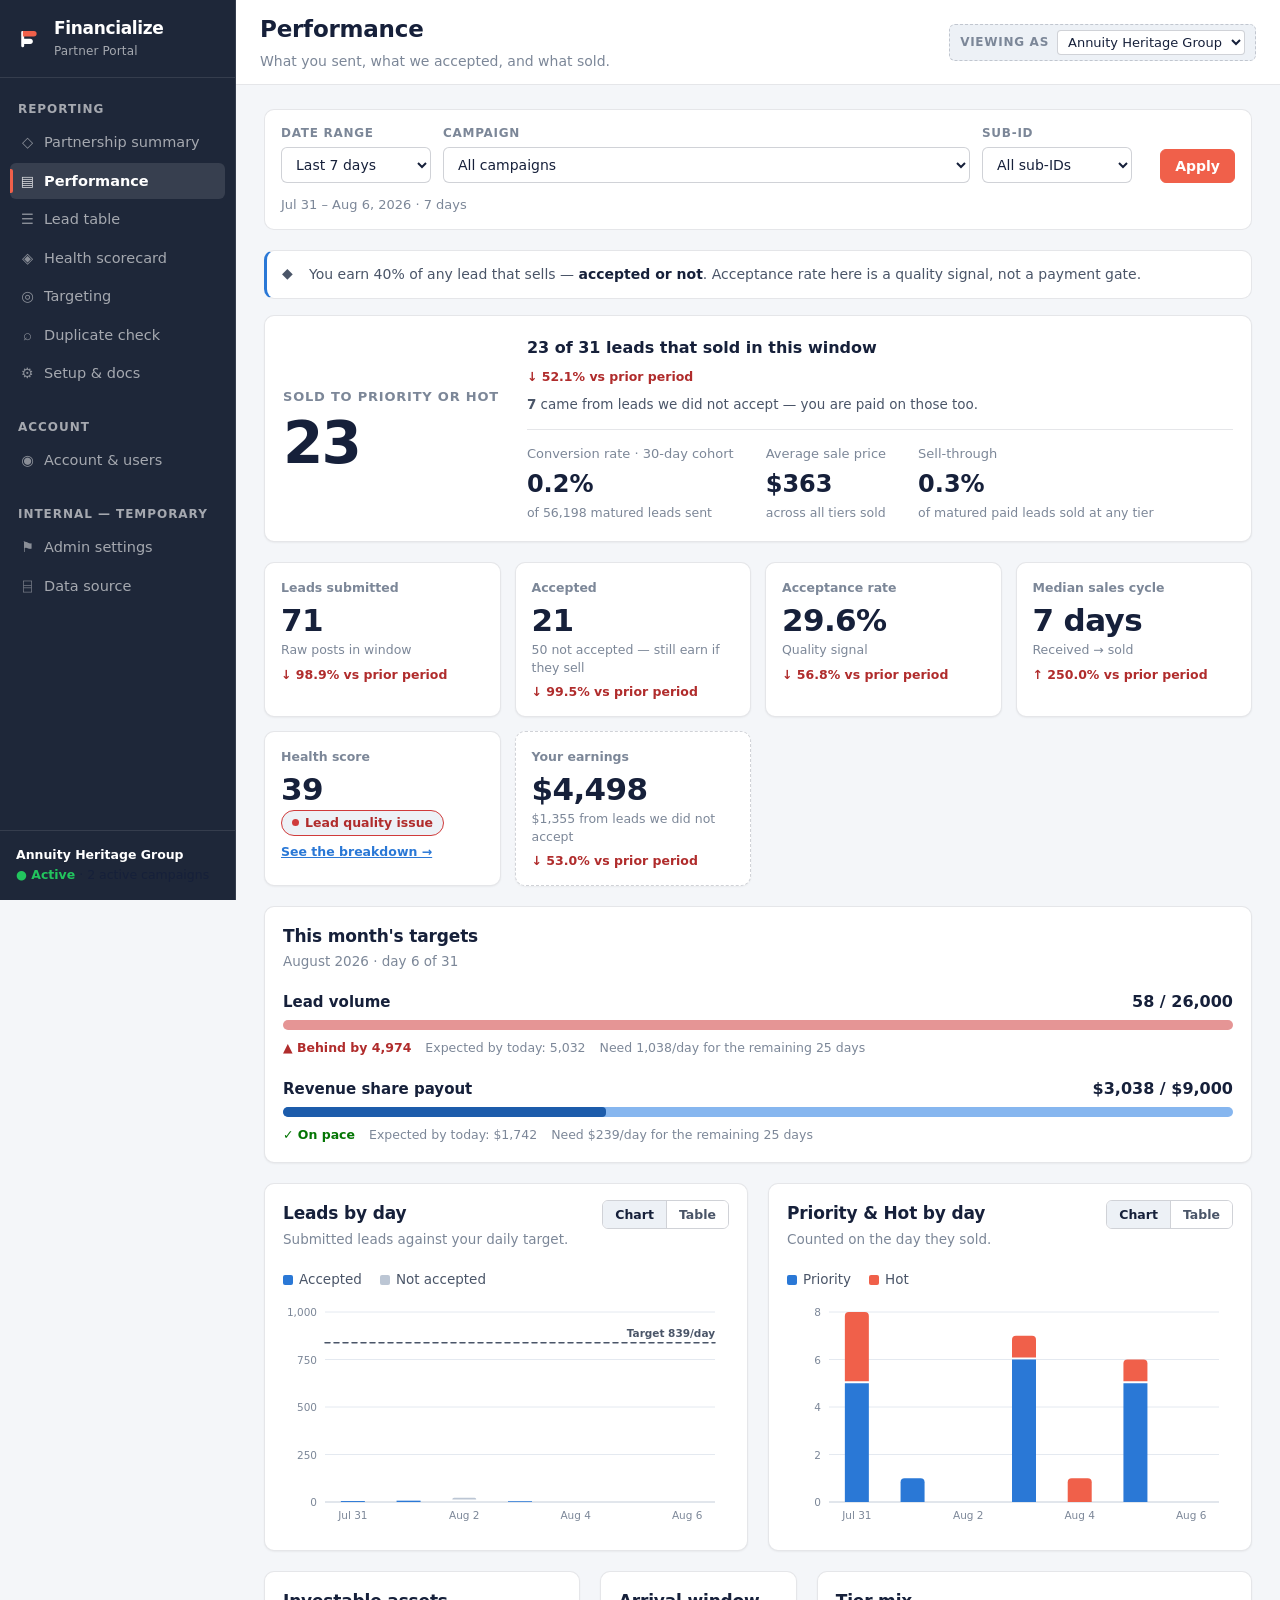
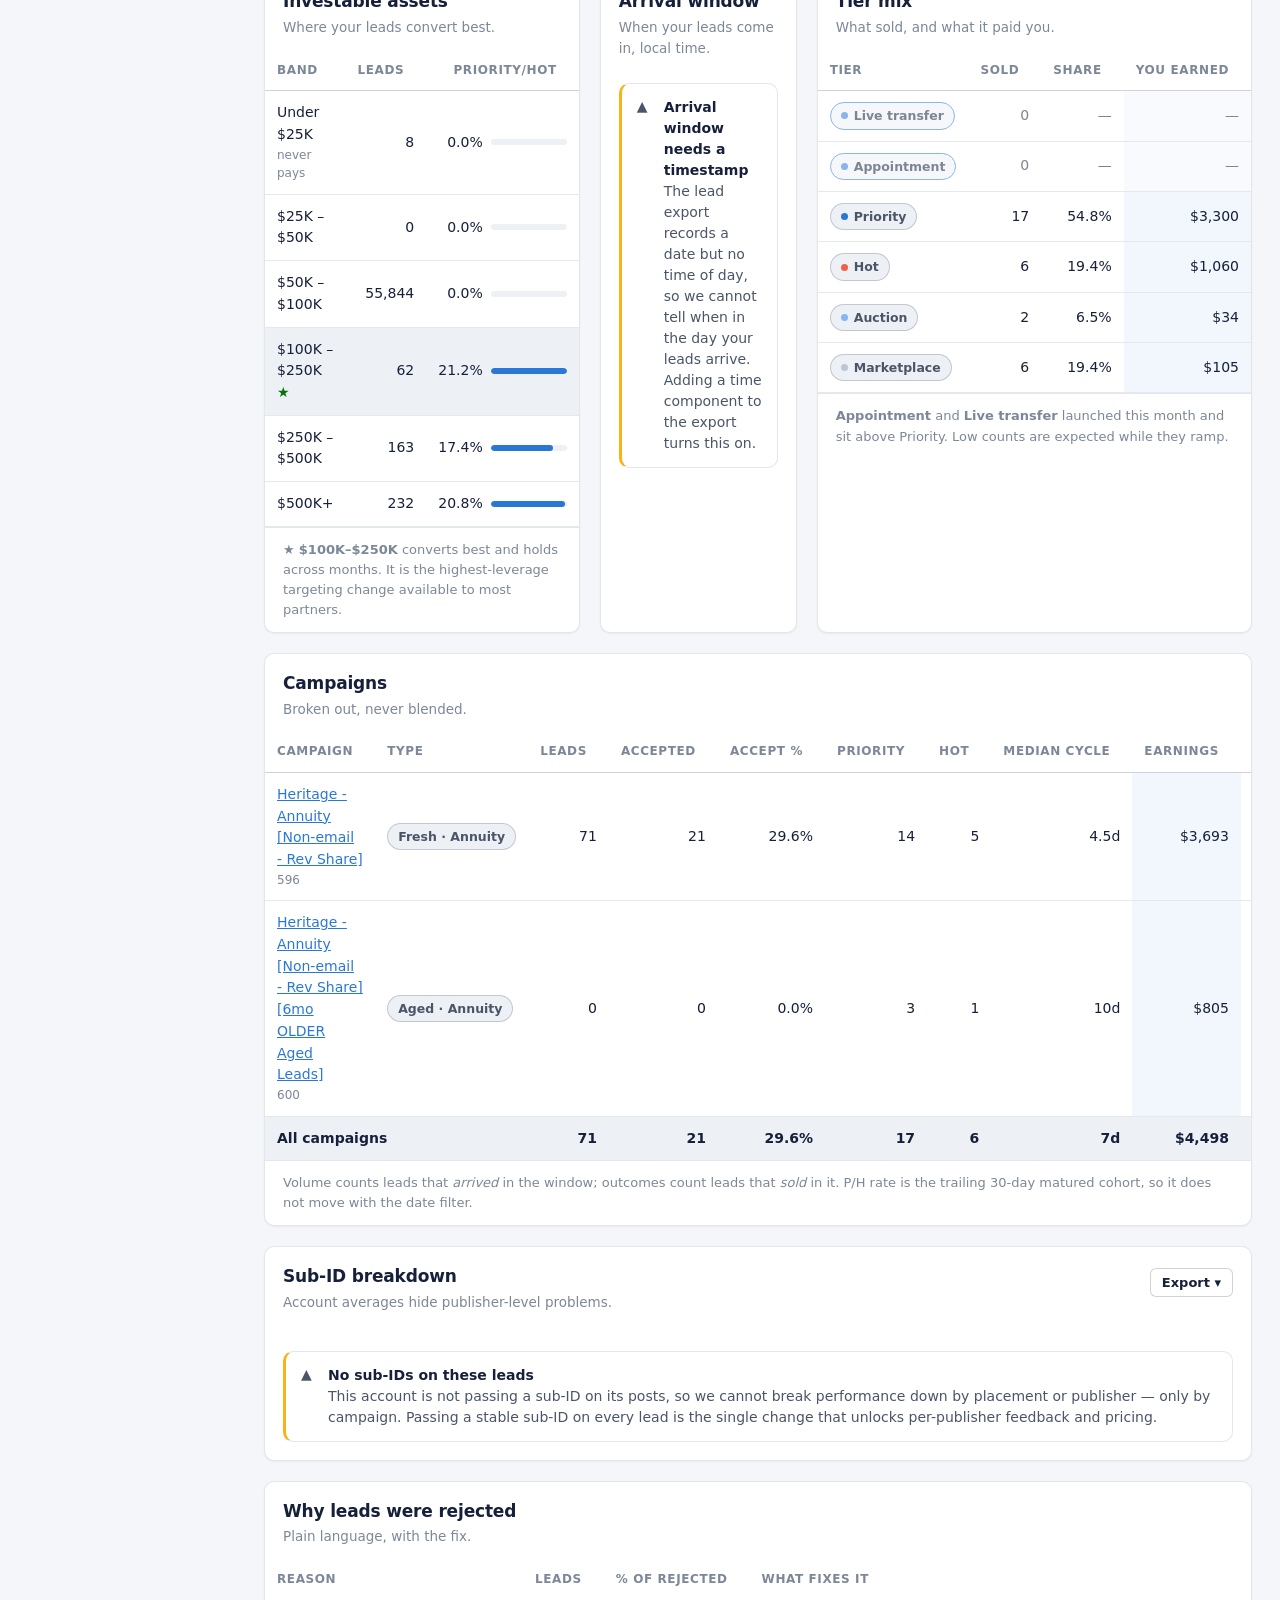
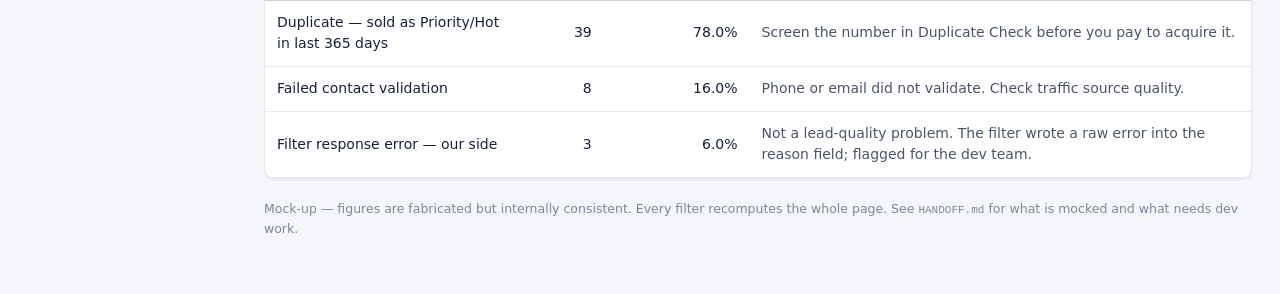
==== commit c0126a81: "Add sortable, resizable, column-configurable tables New assets/js/tables.js, applied to every data t" ====
--- a/index.html
+++ b/index.html
@@ -140,7 +140,10 @@
             <p class="sub">Account averages hide publisher-level problems.</p>
           </div>
           <div class="spacer"></div>
-          <div id="export-subid"></div>
+          <div style="display:flex;gap:8px;align-items:center">
+            <div id="subid-cols-host"></div>
+            <div id="export-subid"></div>
+          </div>
         </div>
         <div class="table-wrap">
           <table class="data" id="subid-table"></table>
@@ -177,6 +180,7 @@
 <script src="assets/js/health.js"></script>
 <script src="assets/js/charts.js"></script>
 <script src="assets/js/app.js"></script>
+<script src="assets/js/tables.js"></script>
 <script>
 (function () {
   'use strict';
@@ -646,6 +650,18 @@
       head + '<tbody>' + (body || '<tr><td colspan="4" class="empty">No rejected leads in this window.</td></tr>') + '</tbody>';
   })();
 
+
+  /* Sortable / resizable / configurable columns. Every table on this page
+     is fully rendered, so sorting the DOM sorts the whole dataset for the
+     selected window - not just the visible rows. */
+  if (window.FZTable) {
+    FZTable.enhanceAll();
+    /* The sub-ID table gets a column chooser next to its export. */
+    FZTable.enhance(document.getElementById('subid-table'), {
+      controlsHost: document.getElementById('subid-cols-host')
+    });
+  }
+
 })();
 </script>
 </body>
--- a/assets/css/dashboard.css
+++ b/assets/css/dashboard.css
@@ -715,6 +715,80 @@
 .tooltip .tt-row .v { font-weight: 600; }
 
 /* --------------------------------------------------------------------------
+   Sortable / resizable / configurable tables
+   -------------------------------------------------------------------------- */
+
+table.data th.sortable {
+  position: relative;
+  padding-right: 22px;          /* room for the indicator and the grip */
+  user-select: none;
+}
+table.data th.sortable .th-label {
+  cursor: pointer;
+  display: inline-block;
+}
+table.data th.sortable .th-label:hover { color: var(--ink); }
+table.data th.sorted { color: var(--ink); }
+
+.sort-ind {
+  position: absolute;
+  right: 10px;
+  top: 50%;
+  transform: translateY(-50%);
+  font-size: 9px;
+  line-height: 1;
+  color: var(--series-1);
+  cursor: pointer;
+}
+/* A faint affordance on hover so the header reads as clickable before it is
+   clicked, without adding permanent arrow clutter to every column. */
+table.data th.sortable:not(.sorted):hover .sort-ind::after {
+  content: '↕';
+  color: var(--ink-muted);
+  font-size: 10px;
+}
+
+.col-grip {
+  position: absolute;
+  top: 0;
+  right: 0;
+  width: 7px;
+  height: 100%;
+  cursor: col-resize;
+}
+.col-grip:hover { background: var(--series-1); opacity: 0.35; }
+body.is-col-resizing { cursor: col-resize; user-select: none; }
+
+.col-hidden { display: none !important; }
+
+.col-menu { min-width: 236px; max-height: 340px; overflow-y: auto; }
+.col-menu-head {
+  font-size: 11.5px;
+  text-transform: uppercase;
+  letter-spacing: 0.06em;
+  color: var(--ink-muted);
+  font-weight: 650;
+  padding: 4px 10px 8px;
+}
+.col-opt {
+  display: flex;
+  align-items: center;
+  gap: 9px;
+  padding: 7px 10px;
+  border-radius: var(--radius-sm);
+  font-size: 14px;
+  cursor: pointer;
+}
+.col-opt:hover { background: var(--surface-2); }
+.col-opt input { margin: 0; pointer-events: none; }
+.col-opt:focus { outline: 2px solid var(--series-1); outline-offset: -2px; }
+.col-menu-foot {
+  border-top: 1px solid var(--border);
+  margin-top: 6px;
+  padding: 8px 10px 4px;
+}
+
+/* --------------------------------------------------------------------------
    Contacts, users, gauge (Partnership summary + Account page)
    -------------------------------------------------------------------------- */
 
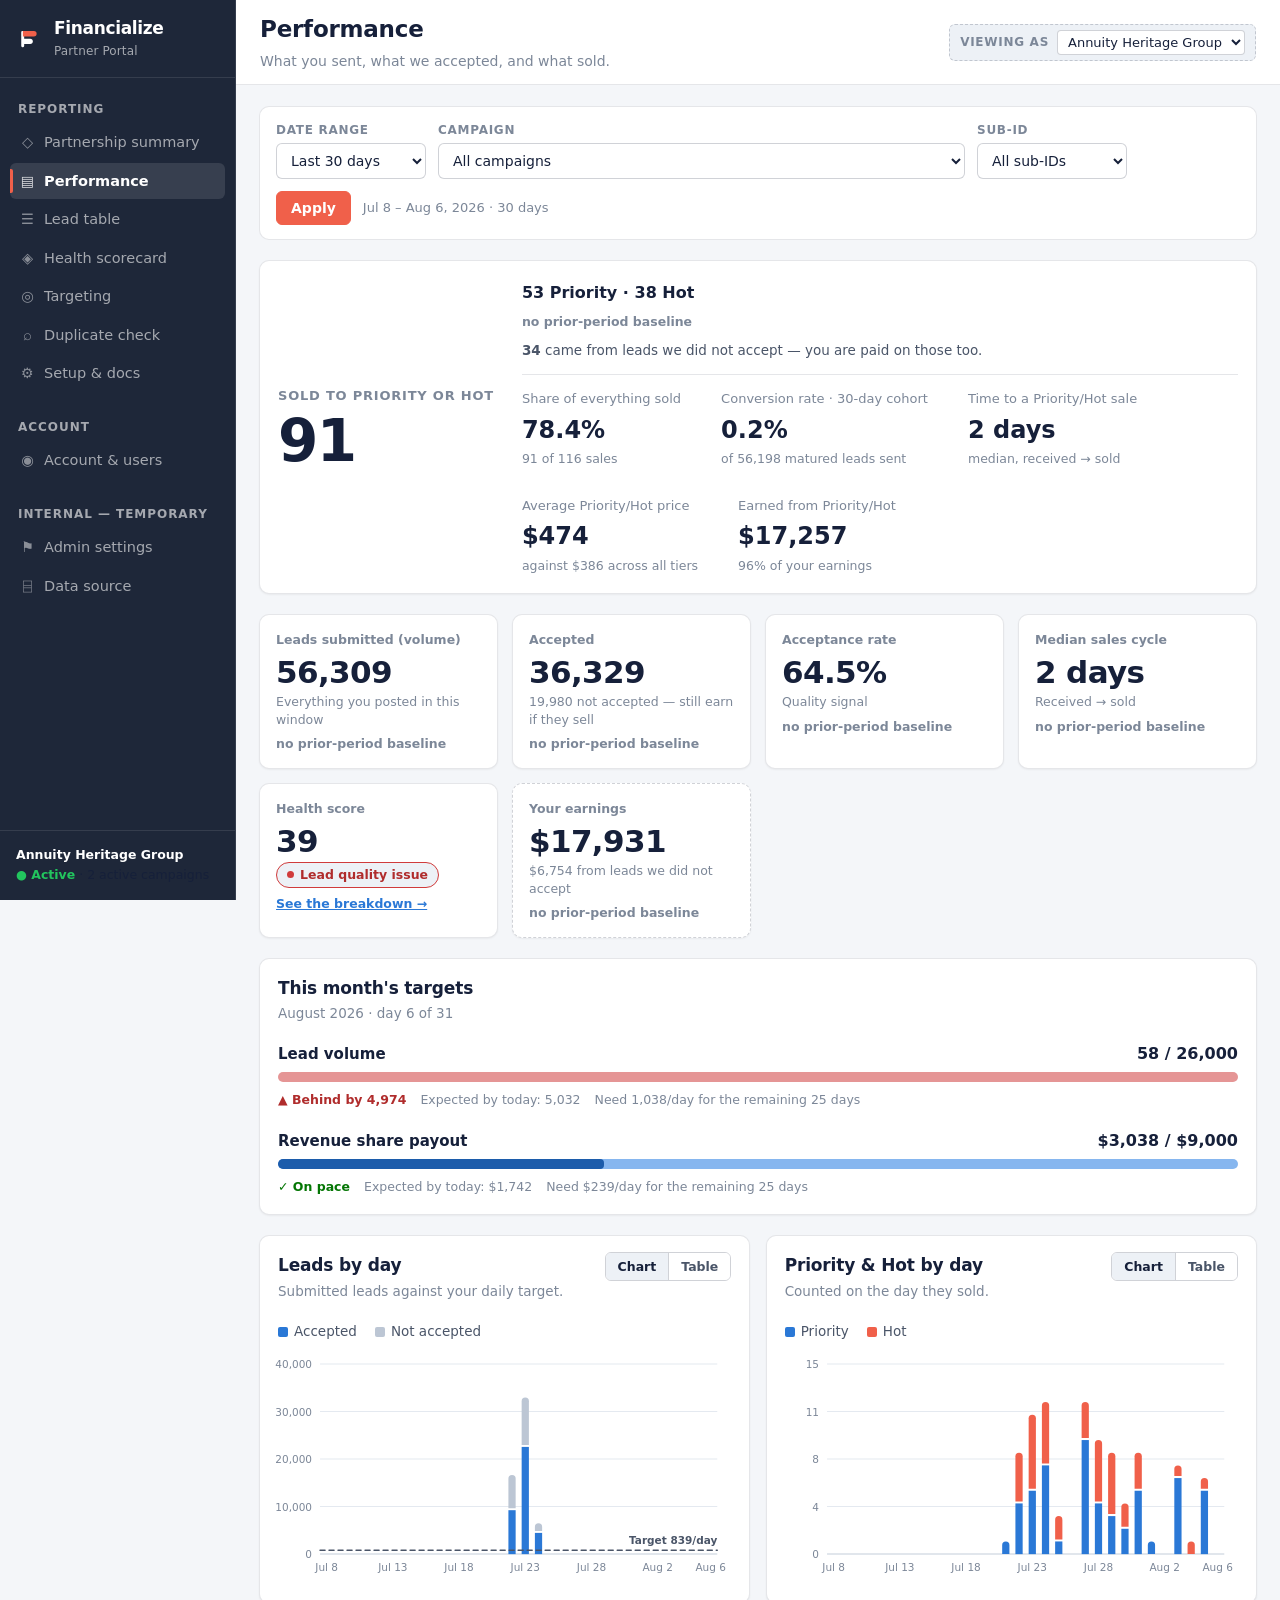
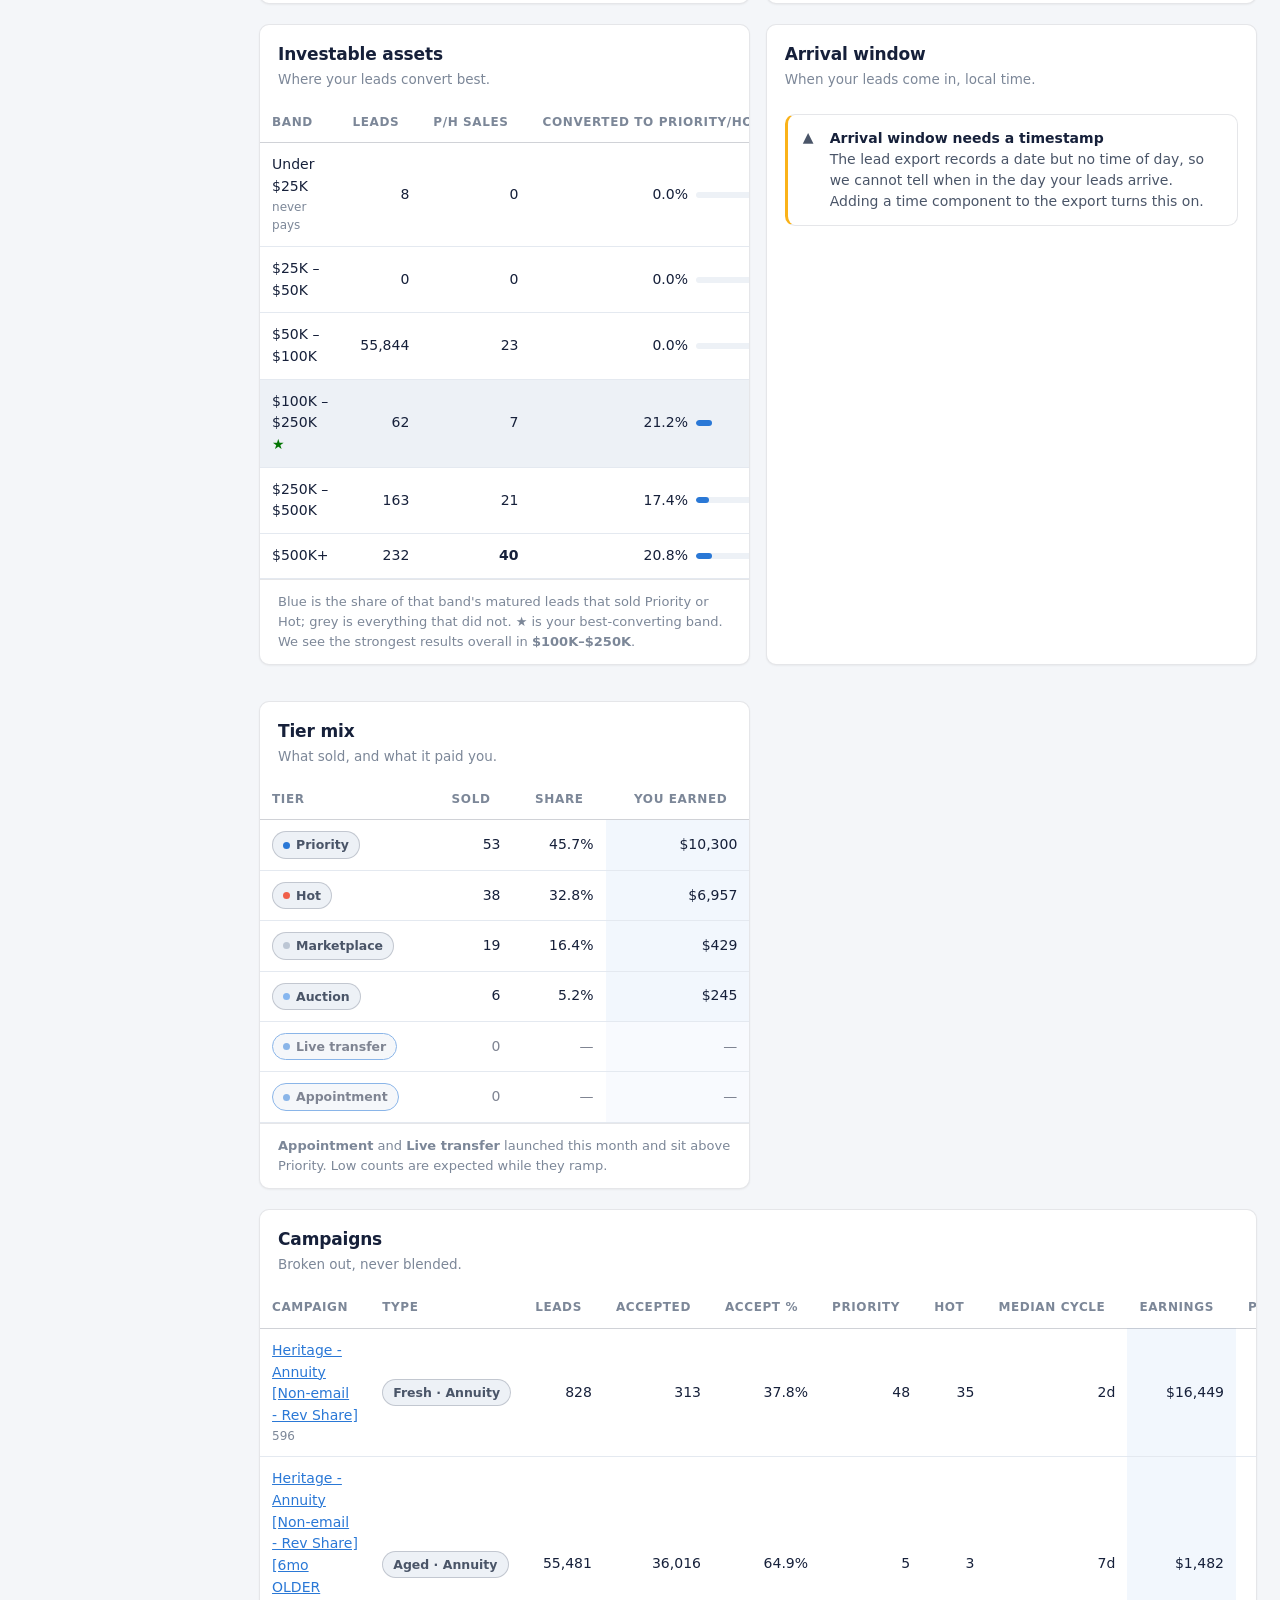
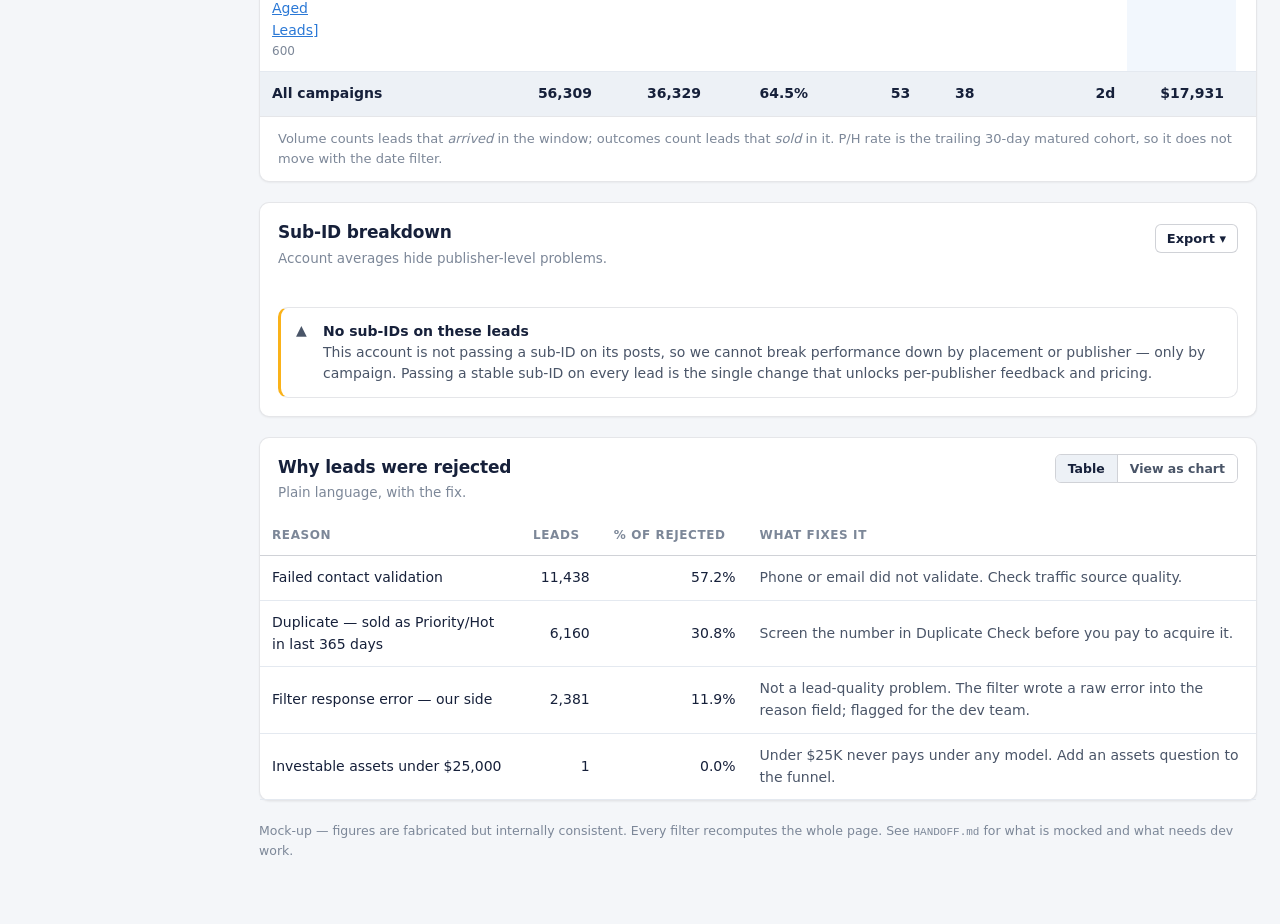
==== commit 81885841: "Rework the Performance page around Priority & Hot Default range is now 30 days - outcomes take 9-12 " ====
--- a/index.html
+++ b/index.html
@@ -160,9 +160,14 @@
             <h2>Why leads were rejected</h2>
             <p class="sub">Plain language, with the fix.</p>
           </div>
-        </div>
-        <div class="table-wrap">
+          <div class="spacer"></div>
+          <div id="reject-toggle"></div>
+        </div>
+        <div class="table-wrap" id="reject-table-wrap">
           <table class="data" id="reject-table"></table>
+        </div>
+        <div class="card-body" id="reject-chart-wrap" style="display:none">
+          <div class="chart-wrap" id="reject-chart"></div>
         </div>
       </section>
 
@@ -186,7 +191,9 @@
   'use strict';
   var D = FZData, A = FZApp, C = FZCharts, H = FZHealth;
 
-  var state = A.params();
+  /* 30 days by default: outcomes take 9–12 days to cook, so a 7-day window
+     opens on a page where most of what was sent has not resolved yet. */
+  var state = A.params({ defaultRange: '30d' });
   /* Comp model is per campaign now, so this is "does this account have any
      revenue-share campaign in scope" rather than "is this a RevShare partner".
      It drives copy and which tiles appear — never which fields exist. */
@@ -218,53 +225,81 @@
   var coh = D.cohort(Object.assign({ rateBasis: mOpts.rateBasis }, scope));
 
   var prior = D.priorWindow(state.range);
-  var pm = D.computeMetrics(D.queryLeads(Object.assign({ from: prior.from, to: prior.to }, scope)), null, mOpts);
-  var psm = D.computeMetrics(D.queryLeadsBySold(Object.assign({ from: prior.from, to: prior.to }, scope)), null, mOpts);
+  var priorRows = D.queryLeads(Object.assign({ from: prior.from, to: prior.to }, scope));
+  var priorSold = D.queryLeadsBySold(Object.assign({ from: prior.from, to: prior.to }, scope));
+  var pm = D.computeMetrics(priorRows, null, mOpts);
+  var psm = D.computeMetrics(priorSold, null, mOpts);
 
   var targets = D.targetProgress(Object.assign({ rateBasis: mOpts.rateBasis, cplRate: 90 }, scope));
 
-  /* ---- context notice -------------------------------------------------- */
-  /* Rate comes off the partner rather than a hardcoded 40% — annuity.org runs
-     at 85%. */
-  document.getElementById('ctx-notice').innerHTML = isRev
-    ? '<div class="notice notice-info"><span class="ico">◆</span><div>' +
-      'You earn ' + Math.round(state.partner.revSharePct * 100) + '% of any lead that sells — ' +
-      '<strong>accepted or not</strong>. Acceptance rate here is a quality signal, not a ' +
-      'payment gate.</div></div>'
-    : '<div class="notice notice-info"><span class="ico">◆</span><div>' +
-      'You are paid per accepted lead, so acceptance rate drives your invoice. Rejected leads ' +
-      'show their reason and nothing further.</div></div>';
-
-  /* ---- hero ------------------------------------------------------------ */
-  document.getElementById('hero-figure').textContent = A.fmtInt(sm.soldPriorityHot);
-  document.getElementById('hero-detail').innerHTML =
-    '<div style="font-size:16px;font-weight:600;margin-bottom:4px">' +
-      A.fmtInt(sm.soldPriorityHot) + ' of ' + A.fmtInt(sm.soldAny) + ' leads that sold in this window' +
-    '</div>' +
-    A.deltaHtml(sm.soldPriorityHot, psm.soldPriorityHot, { periodLabel: 'period' }) +
-    (isRev && sm.rejectedSoldPriorityHot
-      ? '<div style="font-size:13.5px;color:var(--ink-2);margin-top:8px">' +
-        '<strong>' + A.fmtInt(sm.rejectedSoldPriorityHot) + '</strong> came from leads we did not ' +
-        'accept — you are paid on those too.</div>'
-      : '') +
-    '<div style="margin-top:14px;padding-top:14px;border-top:1px solid var(--border);display:flex;gap:32px;flex-wrap:wrap">' +
-      '<div><div style="font-size:13px;color:var(--ink-muted)">Conversion rate · 30-day cohort</div>' +
-      '<div style="font-size:24px;font-weight:650;margin-top:2px">' + A.fmtPct(coh.metrics.priorityHotRate, 1) + '</div>' +
-      '<div style="font-size:12.5px;color:var(--ink-muted)">of ' + A.fmtInt(coh.metrics.rateDenominator) +
-      (isRev ? ' matured leads sent' : ' matured paid leads') + '</div></div>' +
-      (sm.avgSalePrice != null
-        ? '<div><div style="font-size:13px;color:var(--ink-muted)">Average sale price</div>' +
-          '<div style="font-size:24px;font-weight:650;margin-top:2px">' + A.fmtMoney0(sm.avgSalePrice) + '</div>' +
-          '<div style="font-size:12.5px;color:var(--ink-muted)">across all tiers sold</div></div>'
+  /* ---- hero: everything on this bar is about Priority & Hot -------------
+     The band used to be one number with dead space beside it. It is now the
+     full Priority/Hot picture — count, split, what share of all sales they
+     were, conversion rate and speed — so the width earns its keep. Metrics
+     unrelated to sold type live in the tiles below, where they belong. */
+  (function () {
+    var phRows = soldRows.filter(function (r) {
+      return r.soldType === 'priority' || r.soldType === 'hot';
+    });
+    var phCycle = D.median(phRows.map(function (r) { return r.daysToSale; })
+      .filter(function (v) { return v != null; }));
+    var phEarnings = phRows.reduce(function (a, r) { return a + (r.partnerShare || 0); }, 0);
+    var phPrices = phRows.map(function (r) { return r.saleAmount; })
+      .filter(function (v) { return v; });
+    var phAvg = phPrices.length
+      ? phPrices.reduce(function (a, b) { return a + b; }, 0) / phPrices.length : null;
+
+    function stat(label, value, sub) {
+      return '<div style="min-width:150px">' +
+        '<div style="font-size:13px;color:var(--ink-muted)">' + label + '</div>' +
+        '<div style="font-size:24px;font-weight:650;margin-top:2px">' + value + '</div>' +
+        '<div style="font-size:12.5px;color:var(--ink-muted)">' + sub + '</div></div>';
+    }
+
+    document.getElementById('hero-figure').textContent = A.fmtInt(sm.soldPriorityHot);
+
+    document.getElementById('hero-detail').innerHTML =
+      '<div style="font-size:16px;font-weight:600;margin-bottom:4px">' +
+        A.fmtInt(sm.priority) + ' Priority · ' + A.fmtInt(sm.hot) + ' Hot' +
+      '</div>' +
+      A.deltaHtml(sm.soldPriorityHot, psm.soldPriorityHot, { periodLabel: 'period' }) +
+      (isRev && sm.rejectedSoldPriorityHot
+        ? '<div style="font-size:13.5px;color:var(--ink-2);margin-top:8px">' +
+          '<strong>' + A.fmtInt(sm.rejectedSoldPriorityHot) + '</strong> came from leads we did not ' +
+          'accept — you are paid on those too.</div>'
         : '') +
-      '<div><div style="font-size:13px;color:var(--ink-muted)">Sell-through</div>' +
-      '<div style="font-size:24px;font-weight:650;margin-top:2px">' + A.fmtPct(coh.metrics.sellThrough, 1) + '</div>' +
-      '<div style="font-size:12.5px;color:var(--ink-muted)">of matured paid leads sold at any tier</div></div>' +
-    '</div>';
+      '<div style="margin-top:14px;padding-top:14px;border-top:1px solid var(--border);' +
+        'display:flex;gap:28px 40px;flex-wrap:wrap">' +
+        stat('Share of everything sold',
+             A.fmtPct(sm.soldAny ? sm.soldPriorityHot / sm.soldAny : 0, 1),
+             A.fmtInt(sm.soldPriorityHot) + ' of ' + A.fmtInt(sm.soldAny) + ' sales') +
+        stat('Conversion rate · 30-day cohort',
+             A.fmtPct(coh.metrics.priorityHotRate, 1),
+             'of ' + A.fmtInt(coh.metrics.rateDenominator) +
+             (isRev ? ' matured leads sent' : ' matured paid leads')) +
+        stat('Time to a Priority/Hot sale',
+             phCycle == null ? '—' : (phCycle < 1 ? 'Same day' : phCycle + (phCycle === 1 ? ' day' : ' days')),
+             'median, received → sold') +
+        (phAvg != null
+          ? stat('Average Priority/Hot price', A.fmtMoney0(phAvg),
+                 'against ' + A.fmtMoney0(sm.avgSalePrice) + ' across all tiers')
+          : '') +
+        (isRev && phEarnings
+          ? stat('Earned from Priority/Hot', A.fmtMoney0(phEarnings),
+                 A.fmtPct(sm.earnings ? phEarnings / sm.earnings : 0, 0) + ' of your earnings')
+          : '') +
+      '</div>';
+  })();
 
   /* ---- tiles ----------------------------------------------------------- */
+  /* What this window is worth to the AFFILIATE — their invoice line, not our
+     cost. Rev share reads real per-lead shares; CPL multiplies accepted leads
+     by the campaign rate card where we hold one. */
+  var payout = D.affiliatePayout(sm.hasEarnings ? soldRows : rows);
+  var priorPayout = D.affiliatePayout(sm.hasEarnings ? priorSold : priorRows);
+
   var tiles = [
-    { label: 'Leads submitted', value: A.fmtInt(m.raw), sub: 'Raw posts in window',
+    { label: 'Leads submitted (volume)', value: A.fmtInt(m.raw), sub: 'Everything you posted in this window',
       delta: A.deltaHtml(m.raw, pm.raw, {}) },
     { label: isRev ? 'Accepted' : 'Accepted (paid)', value: A.fmtInt(m.paid),
       sub: isRev ? A.fmtInt(m.free) + ' not accepted — still earn if they sell'
@@ -274,7 +309,9 @@
       sub: isRev ? 'Quality signal' : 'Drives your invoice',
       delta: A.deltaHtml(m.acceptanceRate, pm.acceptanceRate, {}) },
     { label: 'Median sales cycle',
-      value: sm.medianCycle == null ? '—' : sm.medianCycle + ' days',
+      value: sm.medianCycle == null ? '—'
+        : (sm.medianCycle < 1 ? 'Same day'
+          : sm.medianCycle + (sm.medianCycle === 1 ? ' day' : ' days')),
       sub: 'Received → sold',
       delta: A.deltaHtml(sm.medianCycle, psm.medianCycle, { lowerIsBetter: true }) }
   ];
@@ -291,9 +328,27 @@
       label: 'Your earnings', value: A.fmtMoney0(sm.earnings),
       sub: sm.rejectedEarnings
         ? A.fmtMoney0(sm.rejectedEarnings) + ' from leads we did not accept'
-        : '40% of leads sold in window',
+        : Math.round(state.partner.revSharePct * 100) + '% of leads sold in window',
       delta: A.deltaHtml(sm.earnings, psm.earnings, {}),
       cls: 'tile-revshare'
+    });
+  } else if (payout.known) {
+    /* CPL side: what this window is worth to them. Their own rate card, so
+       not a redaction concern — this is their invoice, not our margin. */
+    tiles.push({
+      label: 'Your earnings', value: A.fmtMoney0(payout.total),
+      sub: A.fmtInt(payout.ratedLeads) + ' accepted leads at your rate card' +
+        (payout.unratedAccepted
+          ? ' · ' + A.fmtInt(payout.unratedAccepted) + ' on campaigns with no rate on file'
+          : ''),
+      delta: A.deltaHtml(payout.total, priorPayout.total, {}),
+      cls: 'tile-revshare'
+    });
+    tiles.push({
+      label: 'Effective cost per lead', value: m.raw ? A.fmtMoney(payout.total / m.raw) : '—',
+      sub: 'Across every lead you sent, accepted or not',
+      delta: A.deltaHtml(m.raw ? payout.total / m.raw : 0,
+                         pm.raw ? priorPayout.total / pm.raw : 0, {})
     });
   }
 
@@ -380,30 +435,56 @@
   function pull(idx, key) { return idx[key] ? idx[key].metrics : EMPTY; }
   function rate(b) { return b && b.mature ? b.ph / b.mature : 0; }
 
-  /* ---- investable assets ----------------------------------------------- */
+  /* ---- investable assets -------------------------------------------------
+     The bar is now a TRUE PROPORTION of the band's own leads: blue is the
+     share that sold Priority or Hot, grey is everything that did not. It used
+     to be scaled to whichever band converted best, which made a 0.3% band
+     look like a full bar just because it led a weak field.
+
+     Rates here can be a fraction of a percent, so the blue slice is sometimes
+     invisible — which is why the Priority/Hot COUNT sits beside it. "Which
+     band produced the most top-tier sales" is answerable from the count even
+     when the percentage is too small to see. */
   (function () {
     var bands = coh.metrics.byBand;
-    var best = 0;
-    D.ASSET_BANDS.forEach(function (b) { best = Math.max(best, rate(bands[b.key])); });
-    best = best || 1;
-
-    var head = '<thead><tr><th>Band</th><th class="num">Leads</th><th class="num">Priority/Hot</th></tr></thead>';
-    var body = D.ASSET_BANDS.map(function (b) {
+
+    var stats = D.ASSET_BANDS.map(function (b) {
       var bucket = bands[b.key] || { raw: 0, mature: 0, ph: 0 };
-      var r = rate(bucket);
-      var w = Math.round((r / best) * 100);
-      return '<tr' + (b.focus ? ' style="background:var(--surface-2)"' : '') + '>' +
-        '<td>' + A.esc(b.label) + (b.focus ? ' <strong style="color:var(--good-text)">★</strong>' : '') +
-          (!b.payable ? '<div style="font-size:12px;color:var(--ink-muted)">never pays</div>' : '') + '</td>' +
-        '<td class="num">' + A.fmtInt(bucket.raw) + '</td>' +
-        '<td class="num"><span class="bar-cell"><span>' + A.fmtPct(r, 1) + '</span>' +
-        '<span class="bar-track"><span class="bar-fill" style="width:' + w + '%"></span></span></span></td>' +
+      return { band: b, bucket: bucket, rate: rate(bucket), ph: bucket.ph };
+    });
+    /* The star marks the band that actually converts best for THIS partner,
+       rather than a hardcoded favourite. */
+    var bestRate = stats.reduce(function (a, s) {
+      return (s.bucket.mature > 0 && s.rate > a) ? s.rate : a;
+    }, 0);
+    var topPh = stats.reduce(function (a, s) { return Math.max(a, s.ph); }, 0);
+
+    var head = '<thead><tr><th>Band</th><th class="num">Leads</th>' +
+      '<th class="num">P/H sales</th><th class="num">Converted to Priority/Hot</th></tr></thead>';
+
+    var body = stats.map(function (s) {
+      var isBest = bestRate > 0 && s.rate === bestRate && s.bucket.mature > 0;
+      var pctW = Math.min(100, s.rate * 100);
+      return '<tr' + (isBest ? ' style="background:var(--surface-2)"' : '') + '>' +
+        '<td>' + A.esc(s.band.label) +
+          (isBest ? ' <strong style="color:var(--good-text)" title="Your best-converting band">★</strong>' : '') +
+          (!s.band.payable ? '<div style="font-size:12px;color:var(--ink-muted)">never pays</div>' : '') + '</td>' +
+        '<td class="num">' + A.fmtInt(s.bucket.raw) + '</td>' +
+        '<td class="num"' + (s.ph && s.ph === topPh ? ' style="font-weight:650"' : '') + '>' +
+          A.fmtInt(s.ph) + '</td>' +
+        '<td class="num"><span class="bar-cell">' +
+          '<span>' + A.fmtPct(s.rate, 1) + '</span>' +
+          '<span class="bar-track" title="' + A.fmtPct(s.rate, 1) + ' of matured leads in this band sold Priority or Hot">' +
+            '<span class="bar-fill" style="width:' + pctW.toFixed(2) + '%"></span>' +
+          '</span></span></td>' +
         '</tr>';
     }).join('');
+
     document.getElementById('band-table').innerHTML = head + '<tbody>' + body + '</tbody>';
     document.getElementById('band-foot').innerHTML =
-      '<span>★ <strong>$100K–$250K</strong> converts best and holds across months. ' +
-      'It is the highest-leverage targeting change available to most partners.</span>';
+      '<span>Blue is the share of that band\'s matured leads that sold Priority or Hot; ' +
+      'grey is everything that did not. ★ is your best-converting band. ' +
+      'We see the strongest results overall in <strong>$100K–$250K</strong>.</span>';
   })();
 
   /* ---- arrival window ---------------------------------------------------
@@ -456,7 +537,14 @@
 
   /* ---- tier mix --------------------------------------------------------- */
   (function () {
-    var order = ['livetransfer', 'appointment', 'priority', 'hot', 'auction', 'marketplace'];
+    /* Sorted by volume, biggest first, so the tier that actually carries the
+       account is the first thing read. Tiers with no sales keep their tier
+       order at the bottom rather than shuffling on noise. */
+    var order = ['livetransfer', 'appointment', 'priority', 'hot', 'auction', 'marketplace']
+      .sort(function (a, b) {
+        var na = sm.byType[a] || 0, nb = sm.byType[b] || 0;
+        return nb - na;
+      });
     var total = sm.soldAny || 1;
     var showMoney = sm.hasEarnings;
 
@@ -648,6 +736,41 @@
 
     document.getElementById('reject-table').innerHTML =
       head + '<tbody>' + (body || '<tr><td colspan="4" class="empty">No rejected leads in this window.</td></tr>') + '</tbody>';
+
+    /* Table ⇄ pie. The table stays the default because it carries the fix
+       text, which the chart cannot; the pie answers "what dominates" faster.
+       Toggling is view-only — both read the same numbers. */
+    if (!entries.length) return;
+    var tableWrap = document.getElementById('reject-table-wrap');
+    var chartWrap = document.getElementById('reject-chart-wrap');
+    var chartHost = document.getElementById('reject-chart');
+    var mounted = false;
+
+    var toggle = document.getElementById('reject-toggle');
+    toggle.innerHTML =
+      '<div class="view-toggle">' +
+        '<button type="button" class="is-on" data-rv="table">Table</button>' +
+        '<button type="button" data-rv="chart">View as chart</button>' +
+      '</div>';
+
+    toggle.querySelectorAll('[data-rv]').forEach(function (b) {
+      b.addEventListener('click', function () {
+        toggle.querySelectorAll('[data-rv]').forEach(function (x) { x.classList.remove('is-on'); });
+        b.classList.add('is-on');
+        var wantChart = b.dataset.rv === 'chart';
+        tableWrap.style.display = wantChart ? 'none' : '';
+        chartWrap.style.display = wantChart ? '' : 'none';
+        if (wantChart && !mounted) {
+          mounted = true;
+          C.mount(chartHost, 'pie', {
+            slices: entries.map(function (e) {
+              return { label: A.esc(D.rejectLabel(e.key, state.partnerId)), value: e.count };
+            }),
+            ariaLabel: 'Share of rejected leads by reason'
+          });
+        }
+      });
+    });
   })();
 
 
--- a/assets/css/dashboard.css
+++ b/assets/css/dashboard.css
@@ -97,6 +97,13 @@
   --meter-track-warning:  #D6A947;  --meter-fill-warning:  #A8730B;
   --meter-track-serious:  #E9A184;  --meter-fill-serious:  #B04E22;
   --meter-track-critical: #E59595;  --meter-fill-critical: #B32C2C;
+
+  /* Pie ramp — ORDERED, darkest = biggest slice. A pie compares every slice
+     against every other, which is the case the categorical palette caps at
+     three, so this is a single-hue ordinal ramp instead of six hues.
+     Validated with --ordinal: light end 2.11:1 on white, all ΔL gaps ≥ 0.06. */
+  --pie-1: #08244a;  --pie-2: #104281;  --pie-3: #1c5cab;
+  --pie-4: #2a78d6;  --pie-5: #5598e7;  --pie-6: #86b6ef;
 
   /* Status — reserved, never reused as a series colour */
   --good:         #0ca30c;
@@ -143,6 +150,9 @@
     --meter-track-warning:  #7A5C1E;  --meter-fill-warning:  #fab219;
     --meter-track-serious:  #7D4B39;  --meter-fill-serious:  #ec835a;
     --meter-track-critical: #933B3B;  --meter-fill-critical: #d03b3b;
+    /* Dark pie ramp, validated on the navy surface: light end 2.15:1. */
+    --pie-1: #cde2fb;  --pie-2: #9ec5f4;  --pie-3: #6da7ec;
+    --pie-4: #3987e5;  --pie-5: #256abf;  --pie-6: #3A5A8C;
     --good-text:    #22C55E;
     --critical-text:#F08080;
     --muted-mark:   #46536B;
@@ -173,6 +183,8 @@
   --meter-track-warning:  #7A5C1E;  --meter-fill-warning:  #fab219;
   --meter-track-serious:  #7D4B39;  --meter-fill-serious:  #ec835a;
   --meter-track-critical: #933B3B;  --meter-fill-critical: #d03b3b;
+  --pie-1: #cde2fb;  --pie-2: #9ec5f4;  --pie-3: #6da7ec;
+  --pie-4: #3987e5;  --pie-5: #256abf;  --pie-6: #3A5A8C;
   --good-text:    #22C55E;
   --critical-text:#F08080;
   --muted-mark:   #46536B;
@@ -320,7 +332,17 @@
   color: var(--ink-muted);
 }
 
-.content { padding: 24px 28px 56px; max-width: 1460px; width: 100%; }
+/* No max-width. The old 1460px cap left dead space either side on anything
+   wider than a laptop, which is where this is actually read — tables and
+   charts want every pixel. Padding scales with the viewport instead, so a
+   wide screen gets more breathing room rather than a narrower column.
+   Long-form text is capped individually (see .hero-note, .notice) so line
+   length stays readable even when the page itself is 3,000px wide. */
+.content {
+  padding: clamp(16px, 1.6vw, 34px) clamp(14px, 1.8vw, 44px) 64px;
+  width: 100%;
+  max-width: none;
+}
 
 /* --------------------------------------------------------------------------
    Partner context switcher (mock-up affordance — see note in HANDOFF.md)
@@ -391,10 +413,17 @@
 .field input[type="date"] { min-width: 140px; }
 
 .filters .spacer { flex: 1; }
+/* Apply + the window summary as one centred row, so the date reads on the
+   same line as the button label rather than sitting below it. */
+.filters-apply {
+  display: flex;
+  align-items: center;
+  gap: 12px;
+  flex-wrap: wrap;
+}
 .filters .applied {
   font-size: 13px;
   color: var(--ink-muted);
-  align-self: center;
 }
 
 .btn {
@@ -455,10 +484,19 @@
   flex-wrap: wrap;
 }
 
-.grid-2 { display: grid; grid-template-columns: 1fr 1fr; gap: 20px; }
-.grid-3 { display: grid; grid-template-columns: repeat(3, 1fr); gap: 20px; }
-@media (max-width: 1080px) {
-  .grid-2, .grid-3 { grid-template-columns: 1fr; }
+/* auto-fit + a min track means these reflow continuously instead of snapping
+   at one breakpoint: three across on a wide monitor, two on a laptop, one on
+   a phone, with no media query. `min(100%, …)` stops the track from forcing
+   horizontal overflow when the viewport is narrower than the minimum. */
+.grid-2 {
+  display: grid;
+  grid-template-columns: repeat(auto-fit, minmax(min(100%, 460px), 1fr));
+  gap: clamp(14px, 1.2vw, 22px);
+}
+.grid-3 {
+  display: grid;
+  grid-template-columns: repeat(auto-fit, minmax(min(100%, 330px), 1fr));
+  gap: clamp(14px, 1.2vw, 22px);
 }
 
 /* --------------------------------------------------------------------------
@@ -494,7 +532,7 @@
 
 .tiles {
   display: grid;
-  grid-template-columns: repeat(auto-fit, minmax(196px, 1fr));
+  grid-template-columns: repeat(auto-fit, minmax(min(100%, 196px), 1fr));
   gap: 14px;
   margin-bottom: 20px;
 }
@@ -715,6 +753,76 @@
 .tooltip .tt-row .v { font-weight: 600; }
 
 /* --------------------------------------------------------------------------
+   Info button + modal
+   -------------------------------------------------------------------------- */
+
+.info-btn {
+  display: inline-flex;
+  align-items: center;
+  justify-content: center;
+  width: 20px;
+  height: 20px;
+  border-radius: 50%;
+  border: 1px solid var(--border-strong);
+  background: var(--surface-1);
+  color: var(--ink-2);
+  font-size: 12px;
+  font-weight: 700;
+  font-family: var(--font);
+  line-height: 1;
+  cursor: pointer;
+  padding: 0;
+  vertical-align: middle;
+  margin-left: 7px;
+}
+.info-btn:hover { background: var(--surface-2); color: var(--ink); border-color: var(--series-1); }
+.info-btn:focus-visible { outline: 2px solid var(--series-1); outline-offset: 2px; }
+
+.modal-backdrop {
+  position: fixed;
+  inset: 0;
+  background: rgba(11, 16, 28, 0.55);
+  display: flex;
+  align-items: flex-start;
+  justify-content: center;
+  padding: clamp(16px, 5vh, 64px) 16px;
+  z-index: 100;
+  overflow-y: auto;
+}
+.modal-card {
+  background: var(--surface-1);
+  border: 1px solid var(--border-strong);
+  border-radius: var(--radius);
+  box-shadow: 0 18px 50px rgba(11, 16, 28, 0.35);
+  width: 100%;
+  max-width: 720px;
+  margin: auto 0;
+}
+.modal-head {
+  display: flex;
+  align-items: flex-start;
+  gap: 12px;
+  padding: 18px 20px 12px;
+  border-bottom: 1px solid var(--border);
+}
+.modal-head h2 { flex: 1; }
+.modal-close {
+  border: 0;
+  background: none;
+  color: var(--ink-muted);
+  font-size: 22px;
+  line-height: 1;
+  cursor: pointer;
+  padding: 0 4px;
+  font-family: var(--font);
+}
+.modal-close:hover { color: var(--ink); }
+.modal-body { padding: 16px 20px 20px; }
+.modal-body p { margin: 0 0 14px; max-width: 68ch; line-height: 1.6; }
+.modal-body p:last-child { margin-bottom: 0; }
+.modal-body h3 { margin: 18px 0 8px; }
+
+/* --------------------------------------------------------------------------
    Sortable / resizable / configurable tables
    -------------------------------------------------------------------------- */
 
@@ -1133,6 +1241,93 @@
    Print
    -------------------------------------------------------------------------- */
 
+/* --------------------------------------------------------------------------
+   Responsive — narrow screens
+   --------------------------------------------------------------------------
+   The vertical nav rail is the only piece that cannot simply reflow: at
+   236px it eats a third of a phone screen. Below 900px it becomes a sticky
+   header — brand and account on one row, the nav as a horizontal scroll
+   strip underneath — and the content column takes the full width.
+   -------------------------------------------------------------------------- */
+
+@media (max-width: 900px) {
+  .app { display: block; }
+
+  .sidebar {
+    position: sticky;
+    top: 0;
+    z-index: 40;
+    width: 100%;
+    height: auto;
+    flex: none;
+    border-right: 0;
+    border-bottom: 1px solid var(--nav-border);
+    display: grid;
+    grid-template-columns: 1fr auto;
+    grid-template-areas: "brand foot" "nav nav";
+    align-items: center;
+  }
+
+  .brand { grid-area: brand; border-bottom: 0; padding: 10px 14px; }
+  .brand-sub { display: none; }
+
+  .sidebar-foot {
+    grid-area: foot;
+    border-top: 0;
+    padding: 10px 14px;
+    text-align: right;
+    font-size: 12px;
+  }
+  .brand-tagline { display: none; }
+
+  .nav {
+    grid-area: nav;
+    display: flex;
+    gap: 4px;
+    padding: 0 10px 10px;
+    overflow-x: auto;
+    flex: none;
+    -webkit-overflow-scrolling: touch;
+  }
+  .nav-label { display: none; }
+  .nav a { white-space: nowrap; margin-bottom: 0; padding: 7px 12px; }
+  /* The active marker moves from a left rule to an underline, because a
+     left rule reads as nothing once the items sit side by side. */
+  .nav a.is-active::before {
+    top: auto;
+    bottom: 0;
+    left: 10px;
+    right: 10px;
+    width: auto;
+    height: 3px;
+    border-radius: 2px 2px 0 0;
+  }
+
+  .topbar { padding: 12px 14px; }
+  .hero { gap: 18px; }
+  .hero-figure { font-size: clamp(38px, 11vw, 58px); }
+}
+
+@media (max-width: 560px) {
+  .tiles { grid-template-columns: repeat(auto-fit, minmax(min(100%, 150px), 1fr)); }
+  .tile-value { font-size: 26px; }
+  .filters { padding: 12px; }
+  .field select,
+  .field input[type="date"],
+  .field input[type="text"],
+  .field input[type="search"] { min-width: 0; width: 100%; }
+  .field { flex: 1 1 100%; }
+  .card-head { padding: 14px 14px 10px; }
+  .card-body { padding: 6px 14px 14px; }
+  .card-foot { padding: 12px 14px; }
+  table.data th, table.data td { padding: 10px; }
+}
+
+/* Long-form text keeps a readable measure no matter how wide the page is —
+   the page stretches, prose does not. */
+.notice > div { max-width: 120ch; }
+.card-foot > span { max-width: 130ch; display: inline-block; }
+
 @media print {
   .sidebar, .filters, .ctx, .view-toggle, .btn { display: none !important; }
   .card { break-inside: avoid; box-shadow: none; }
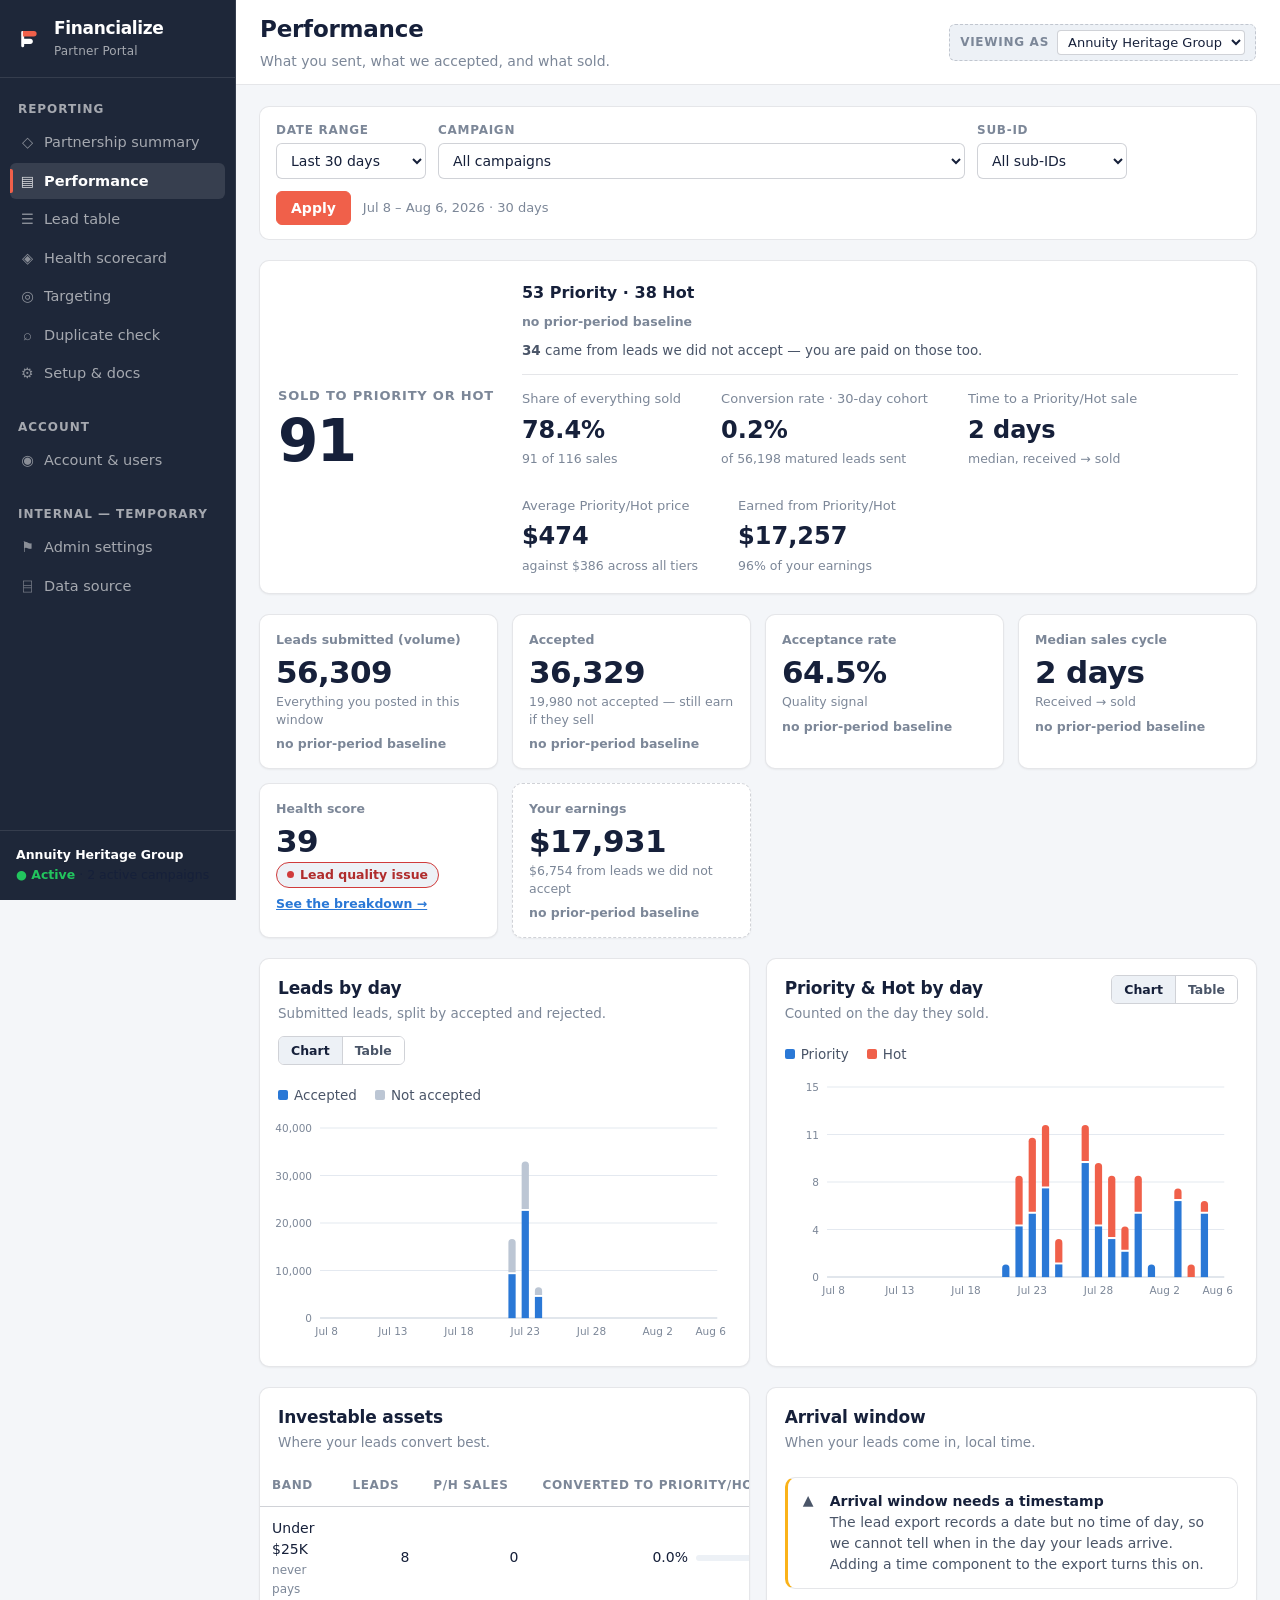
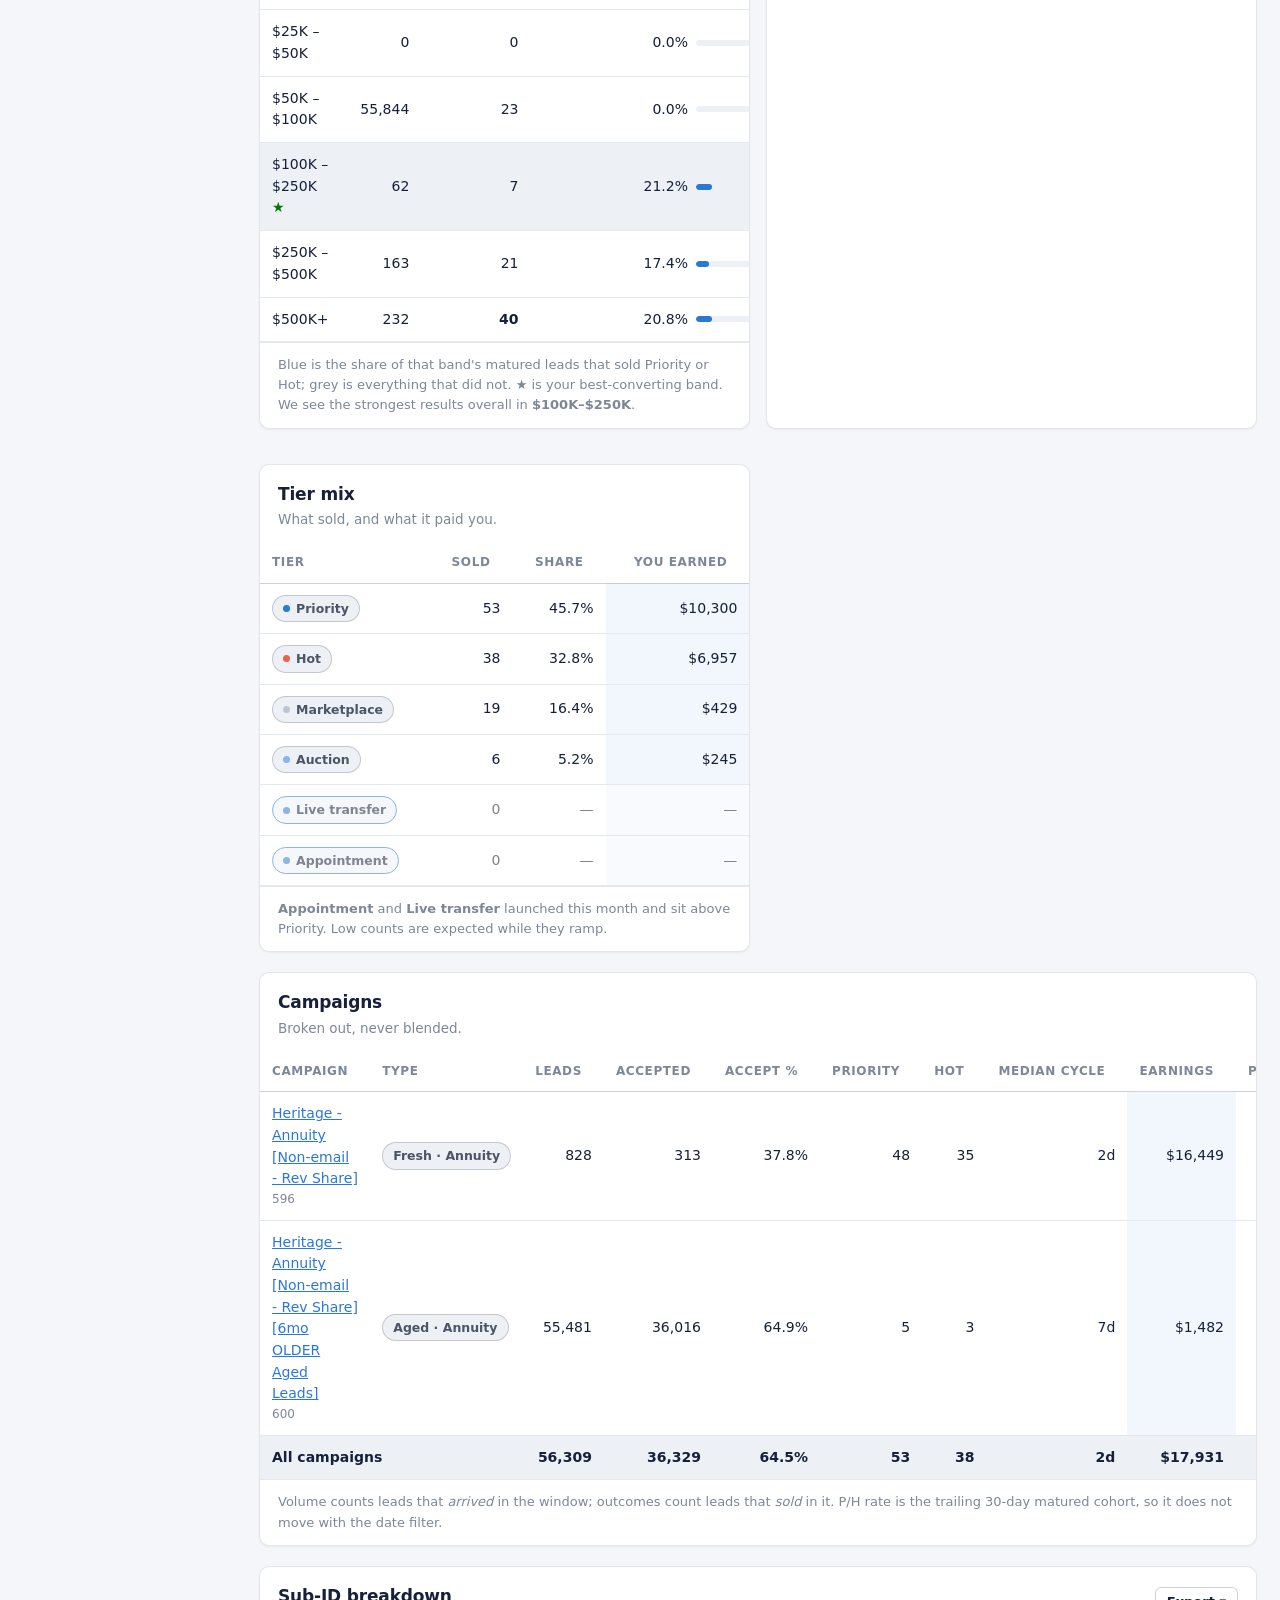
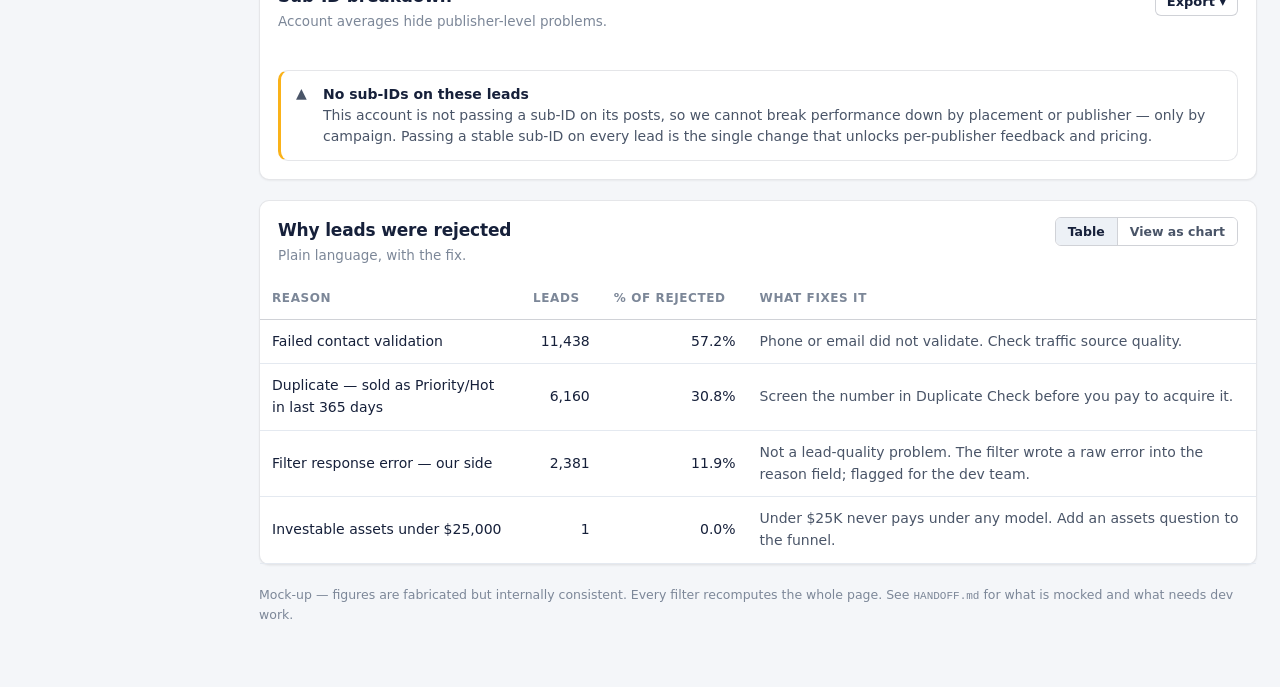
==== commit 24071647: "Build the CPL target engine: margin<->CPL, volume<->spend, weekly, Sunday=0 Design discussed with Lo" ====
--- a/index.html
+++ b/index.html
@@ -36,10 +36,14 @@
 
       <div class="tiles" id="tiles"></div>
 
+      <!-- Revenue-share partners never get one of these — see the
+           D.isCplPartner() gate in the script below. They can send as much
+           or as little volume as they want; the health score is what
+           governs them, not a target. -->
       <section class="card" id="targets-card" style="display:none">
         <div class="card-head">
           <div>
-            <h2>This month's targets</h2>
+            <h2>This week's target</h2>
             <p class="sub" id="targets-sub"></p>
           </div>
         </div>
@@ -51,7 +55,7 @@
           <div class="card-head">
             <div>
               <h2>Leads by day</h2>
-              <p class="sub">Submitted leads against your daily target.</p>
+              <p class="sub" id="volume-chart-sub">Submitted leads, split by accepted and rejected.</p>
             </div>
             <div class="spacer"></div>
             <div id="toggle-volume"></div>
@@ -230,7 +234,9 @@
   var pm = D.computeMetrics(priorRows, null, mOpts);
   var psm = D.computeMetrics(priorSold, null, mOpts);
 
-  var targets = D.targetProgress(Object.assign({ rateBasis: mOpts.rateBasis, cplRate: 90 }, scope));
+  /* Targets are a CPL-only concept — null for revenue share, and null for a
+     CPL partner with nothing configured yet. Both cases hide the card. */
+  var weeklyProgress = D.cplWeeklyProgress(scope);
 
   /* ---- hero: everything on this bar is about Priority & Hot -------------
      The band used to be one number with dead space beside it. It is now the
@@ -359,8 +365,13 @@
       '<div class="tile-sub">' + t.sub + '</div>' + (t.delta || '') + '</div>';
   }).join('');
 
-  /* ---- targets --------------------------------------------------------- */
+  /* ---- targets -----------------------------------------------------------
+     CPL only. weeklyProgress is null for revenue share (always) and for a
+     CPL partner with nothing configured — both cases leave the card hidden,
+     which is correct: a partner with no target has no pace to report. */
   (function () {
+    if (!weeklyProgress) return;
+
     var blocks = [];
     function block(t, label, fmt, unit) {
       if (!t) return;
@@ -378,16 +389,21 @@
             '<span style="color:' + (t.onPace ? 'var(--good-text)' : 'var(--critical-text)') + ';font-weight:600">' +
               (t.onPace ? '✓ On pace' : '▲ Behind by ' + fmt(Math.round(Math.abs(t.aheadBy)))) + '</span>' +
             '<span>Expected by today: ' + fmt(Math.round(t.expected)) + '</span>' +
-            '<span>Need ' + fmt(Math.ceil(t.perDayNeeded)) + unit + ' for the remaining ' + targets.daysLeft + ' days</span>' +
+            '<span>Need ' + fmt(Math.ceil(t.perDayNeeded)) + unit + ' for the remaining ' + weeklyProgress.daysLeft + ' days</span>' +
           '</div>' +
         '</div>');
     }
-    block(targets.volume, 'Lead volume', A.fmtInt, '/day');
-    block(targets.spend, targets.spendLabel, A.fmtMoney0, '/day');
+    /* "Accepted leads," not "Lead volume" — this target is defined in
+       accepted-lead terms, same as how CPL is actually invoiced, and that is
+       a different number from the "Leads submitted (volume)" tile above. */
+    block(weeklyProgress.volume, 'Accepted leads', A.fmtInt, '/day');
+    block(weeklyProgress.spend, 'Spend', A.fmtMoney0, '/day');
     if (!blocks.length) return;
+
     document.getElementById('targets-card').style.display = '';
     document.getElementById('targets-sub').textContent =
-      targets.monthLabel + ' · day ' + targets.daysElapsed + ' of ' + targets.daysInMonth;
+      weeklyProgress.weekLabel + ' · day ' + weeklyProgress.daysElapsed + ' of 7' +
+      (weeklyProgress.targetCpl != null ? ' · ' + A.fmtMoney(weeklyProgress.targetCpl) + ' target CPL' : '');
     document.getElementById('targets-body').innerHTML = blocks.join('');
   })();
 
@@ -415,11 +431,34 @@
 
   var volHost = document.getElementById('chart-volume');
   var convHost = document.getElementById('chart-conv');
-  var dailyTarget = D.dailyVolumeTarget(state.partnerId);
+
+  /* Per-day target, not one flat number — Sunday can genuinely be 0 while
+     the rest of the week is not, and a single horizontal line cannot show
+     that. Compared against the ACCEPTED (paid) segment specifically, since
+     that is what the target is defined in — the dashed mark sits partway up
+     each stacked bar, at the height the blue portion needs to reach. */
+  var cplTargetValues = null;
+  if (D.isCplPartner(state.partnerId)) {
+    var sawTarget = false;
+    cplTargetValues = days.map(function (d) {
+      var v = D.dailyCplTarget(state.partnerId, d.date, state.campaignId);
+      if (v != null) sawTarget = true;
+      return v;
+    });
+    if (!sawTarget) cplTargetValues = null;
+  }
+  if (cplTargetValues) {
+    document.getElementById('volume-chart-sub').textContent =
+      'Accepted leads against your weekly target — varies by day, 0 on Sunday unless set otherwise.';
+  }
   C.mount(volHost, 'columns', {
     days: days, series: volumeSeries,
-    targetLine: dailyTarget ? { value: dailyTarget, label: 'Target ' + Math.round(dailyTarget) + '/day' } : null,
-    ariaLabel: 'Leads submitted per day against daily target'
+    targetLine: cplTargetValues ? {
+      values: cplTargetValues,
+      compareKey: 'paid',
+      label: 'Target (accepted)'
+    } : null,
+    ariaLabel: 'Leads submitted per day against your accepted-lead target'
   });
   C.mount(convHost, 'columns', { days: soldDays, series: convSeries, ariaLabel: 'Priority and Hot sales per day' });
   A.viewToggle(document.getElementById('toggle-volume'), volHost);
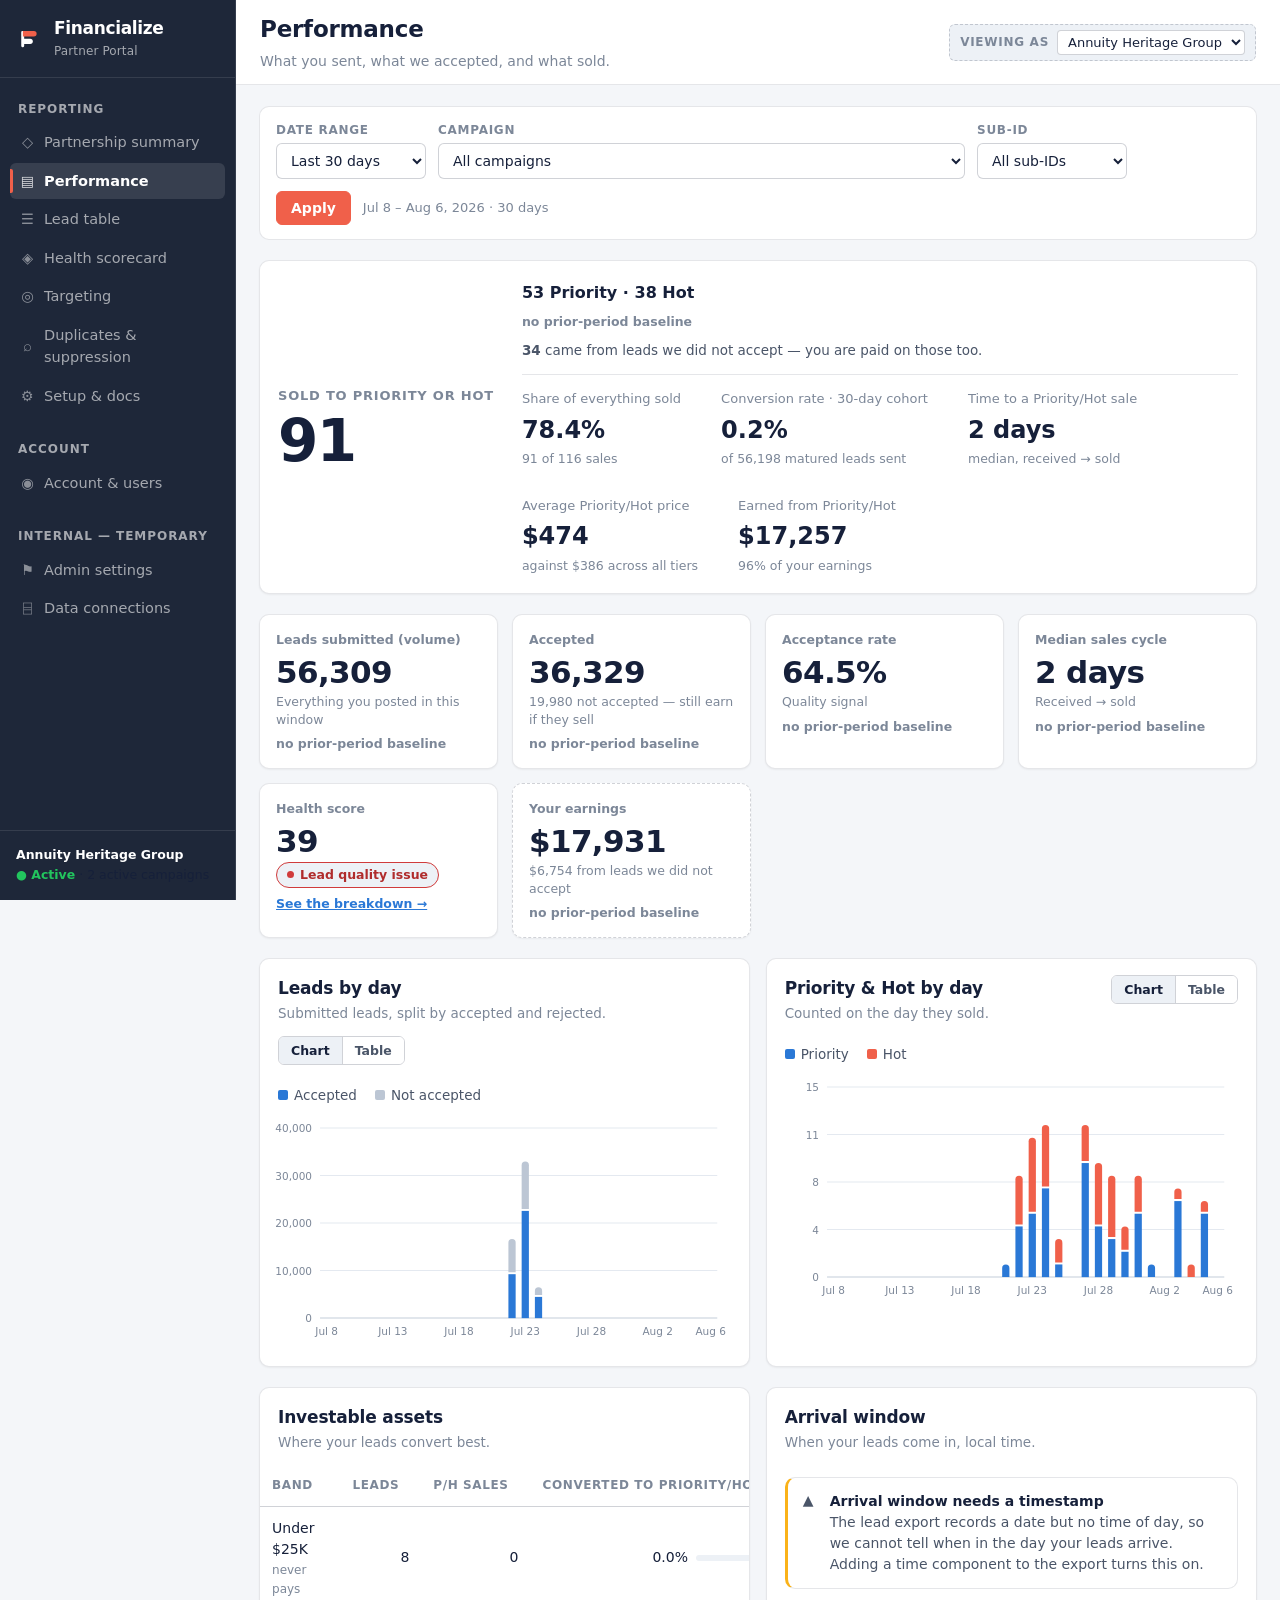
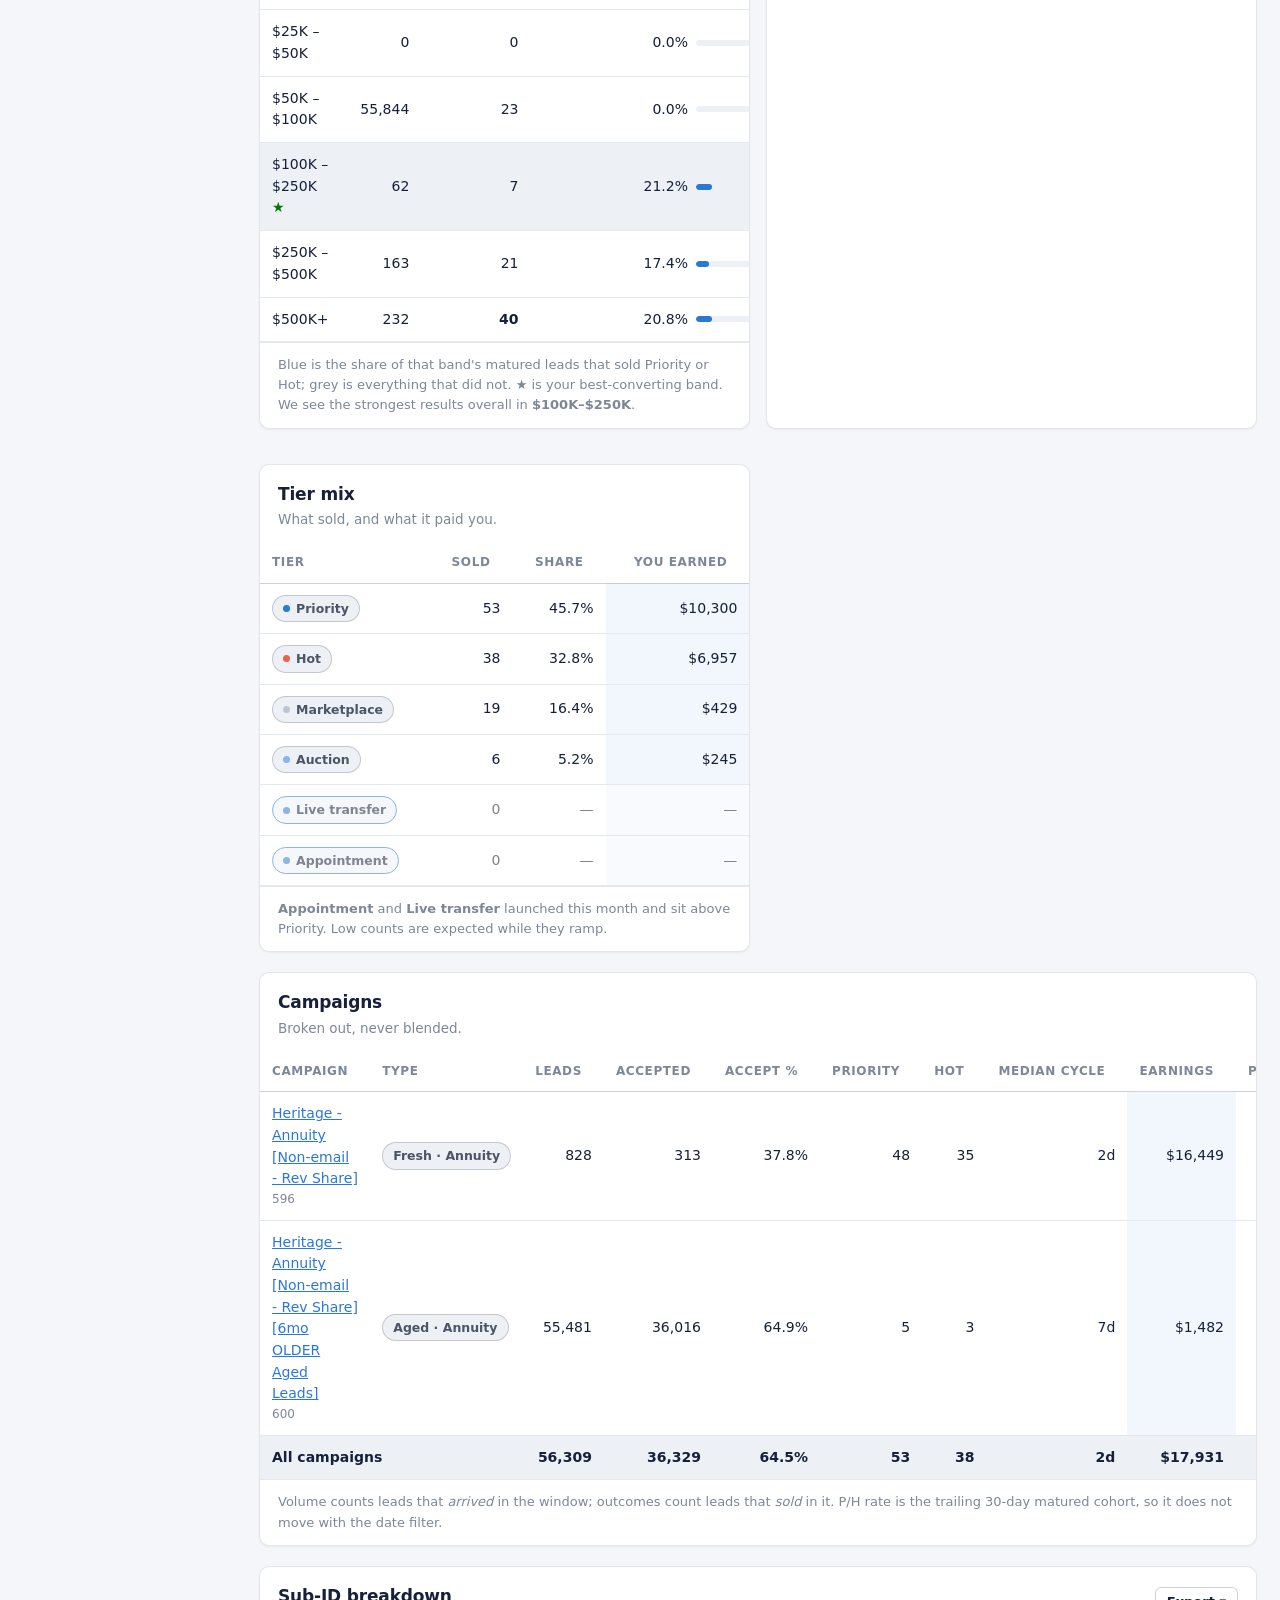
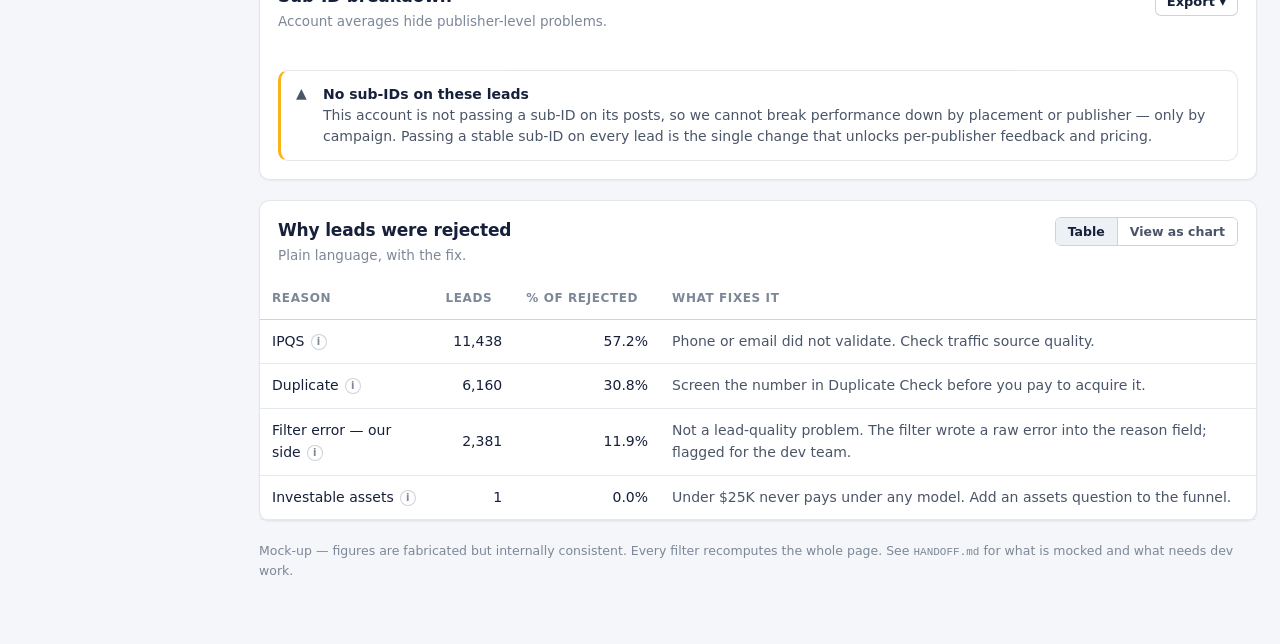
==== commit 099e4d37: "Add hover descriptors; rework leads, health, targeting, duplicates, setup Descriptors are the throug" ====
--- a/index.html
+++ b/index.html
@@ -763,11 +763,13 @@
     var head = '<thead><tr><th>Reason</th><th class="num">Leads</th>' +
       '<th class="num">% of rejected</th><th>What fixes it</th></tr></thead>';
 
-    /* Criteria labels carry THIS partner's negotiated band, not the standard
-       one — the OptiLabX 45–79 exception has already caused a $5,194 invoice
-       variance by being applied as 45–75 somewhere downstream. */
+    /* Short label + hover descriptor, not a sentence crammed into the cell.
+       The descriptor is partner-aware where the criteria are — the age text
+       carries THIS account's negotiated band (the OptiLabX 45–79 exception
+       has already caused a $5,194 invoice variance when treated as 45–75). */
     var body = entries.map(function (e) {
-      return '<tr><td>' + A.esc(D.rejectLabel(e.key, state.partnerId)) + '</td>' +
+      return '<tr><td>' + A.esc(D.rejectLabel(e.key)) +
+        A.tip(D.rejectDesc(e.key, state.partnerId)) + '</td>' +
         '<td class="num">' + A.fmtInt(e.count) + '</td>' +
         '<td class="num">' + A.fmtPct(m.free ? e.count / m.free : 0, 1) + '</td>' +
         '<td style="color:var(--ink-2)">' + A.esc(D.rejectFix(e.key)) + '</td></tr>';
@@ -803,7 +805,7 @@
           mounted = true;
           C.mount(chartHost, 'pie', {
             slices: entries.map(function (e) {
-              return { label: A.esc(D.rejectLabel(e.key, state.partnerId)), value: e.count };
+              return { label: A.esc(D.rejectLabel(e.key)), value: e.count };
             }),
             ariaLabel: 'Share of rejected leads by reason'
           });
--- a/assets/css/dashboard.css
+++ b/assets/css/dashboard.css
@@ -438,6 +438,8 @@
   cursor: pointer;
 }
 .btn:hover { background: var(--surface-2); }
+/* For the one action a screen exists to make obvious. */
+.btn-lg { font-size: 15px; padding: 12px 22px; font-weight: 600; }
 /* Coral is the brand's call-to-action colour. Safe here because a button is
    chrome, not a data mark, and it carries a text label. */
 .btn-primary {
@@ -751,6 +753,85 @@
 .tooltip .tt-row .sw { width: 9px; height: 9px; border-radius: 2px; flex: 0 0 9px; }
 .tooltip .tt-row .k { color: var(--ink-2); flex: 1; }
 .tooltip .tt-row .v { font-weight: 600; }
+
+/* --------------------------------------------------------------------------
+   Hover descriptors — small "i" beside any label that needs explaining.
+   The box itself (#fz-tipbox) is a fixed-position singleton managed by
+   wireTips() in app.js, so it can never be clipped by a scrolling table.
+   -------------------------------------------------------------------------- */
+
+.tip-btn {
+  display: inline-flex;
+  align-items: center;
+  justify-content: center;
+  width: 16px;
+  height: 16px;
+  border-radius: 50%;
+  border: 1px solid var(--border-strong);
+  background: var(--surface-1);
+  color: var(--ink-muted);
+  font-size: 10px;
+  font-weight: 700;
+  font-family: var(--font);
+  line-height: 1;
+  cursor: help;
+  padding: 0;
+  vertical-align: middle;
+  margin-left: 6px;
+  flex: none;
+}
+.tip-btn:hover, .tip-btn:focus-visible {
+  color: var(--ink);
+  border-color: var(--series-1);
+}
+.tip-btn:focus-visible { outline: 2px solid var(--series-1); outline-offset: 2px; }
+
+#fz-tipbox {
+  display: none;
+  position: fixed;
+  /* Anchored at the origin from the start. Without an explicit left/top a
+     fixed box falls back to its static position, and the FIRST measurement
+     of its width comes back wrong — which put the very first tooltip of a
+     page several hundred pixels off-centre. */
+  left: 0;
+  top: 0;
+  z-index: 200;
+  width: max-content;
+  max-width: 300px;
+  background: var(--surface-1);
+  border: 1px solid var(--border-strong);
+  border-radius: var(--radius-sm);
+  box-shadow: 0 6px 20px rgba(11, 16, 28, 0.18);
+  padding: 9px 12px;
+  font-size: 13px;
+  line-height: 1.5;
+  color: var(--ink-2);
+  pointer-events: none;
+}
+
+/* --------------------------------------------------------------------------
+   Collapsible card (native <details>)
+   -------------------------------------------------------------------------- */
+
+details.card > summary {
+  list-style: none;
+  cursor: pointer;
+  padding: 16px 18px;
+  display: flex;
+  align-items: center;
+  gap: 10px;
+  user-select: none;
+}
+details.card > summary::-webkit-details-marker { display: none; }
+details.card > summary .chev {
+  margin-left: auto;
+  color: var(--ink-muted);
+  font-size: 12px;
+  transition: transform 120ms ease;
+}
+details.card[open] > summary .chev { transform: rotate(180deg); }
+details.card > summary:hover { background: var(--surface-2); border-radius: var(--radius); }
+details.card[open] > summary { border-bottom: 1px solid var(--border); border-radius: var(--radius) var(--radius) 0 0; }
 
 /* --------------------------------------------------------------------------
    Info button + modal
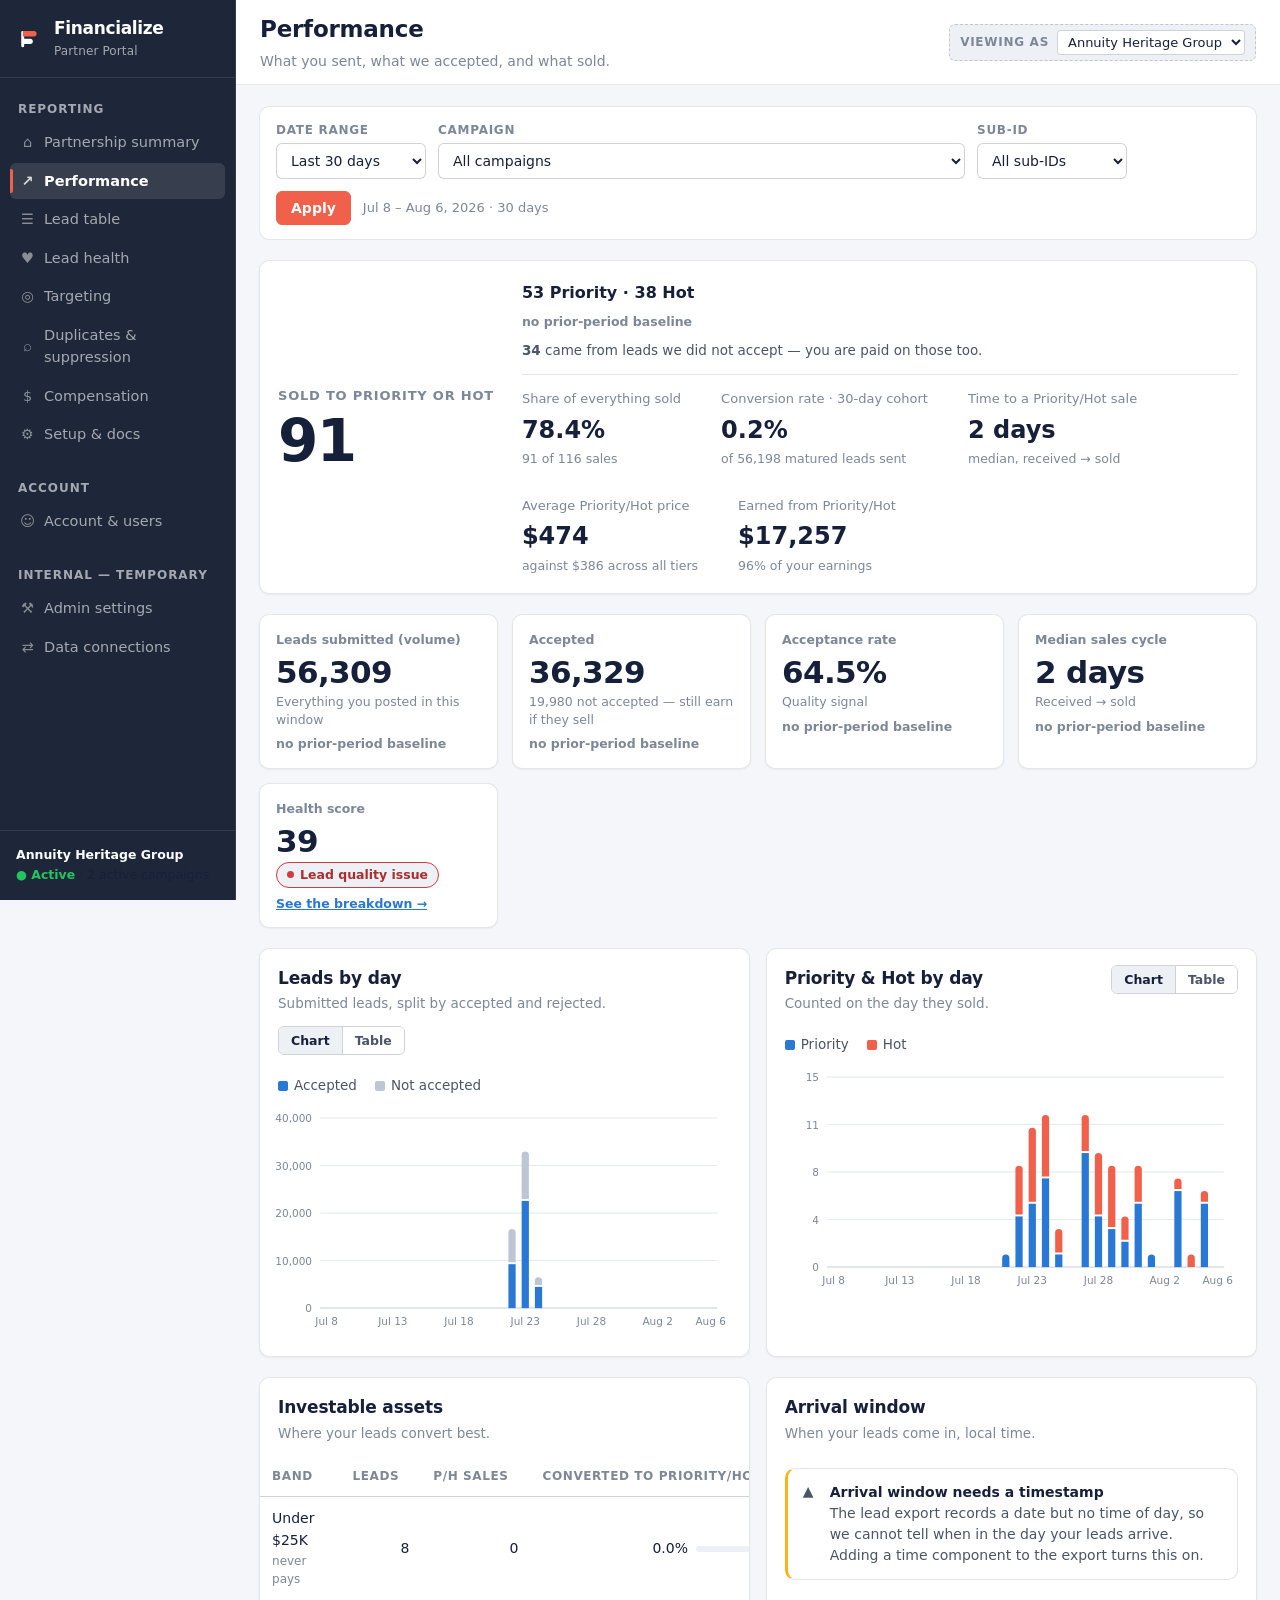
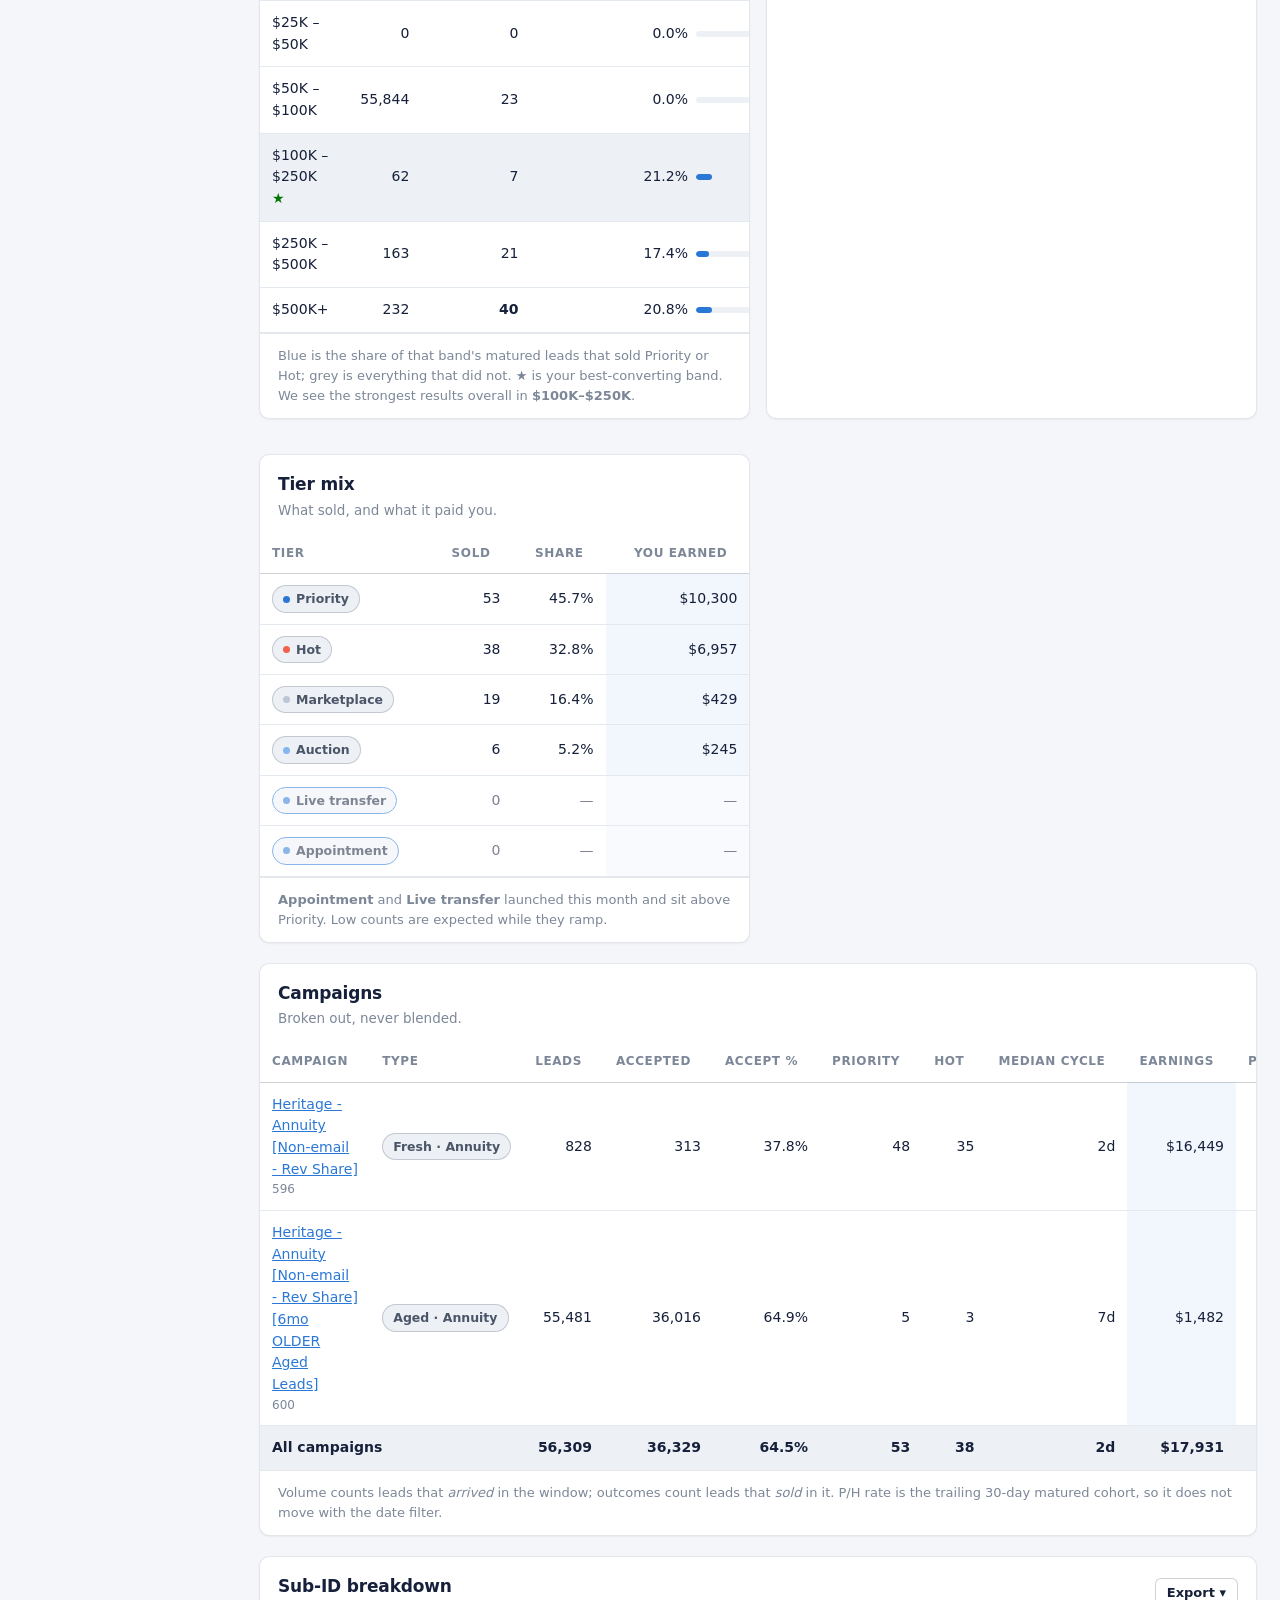
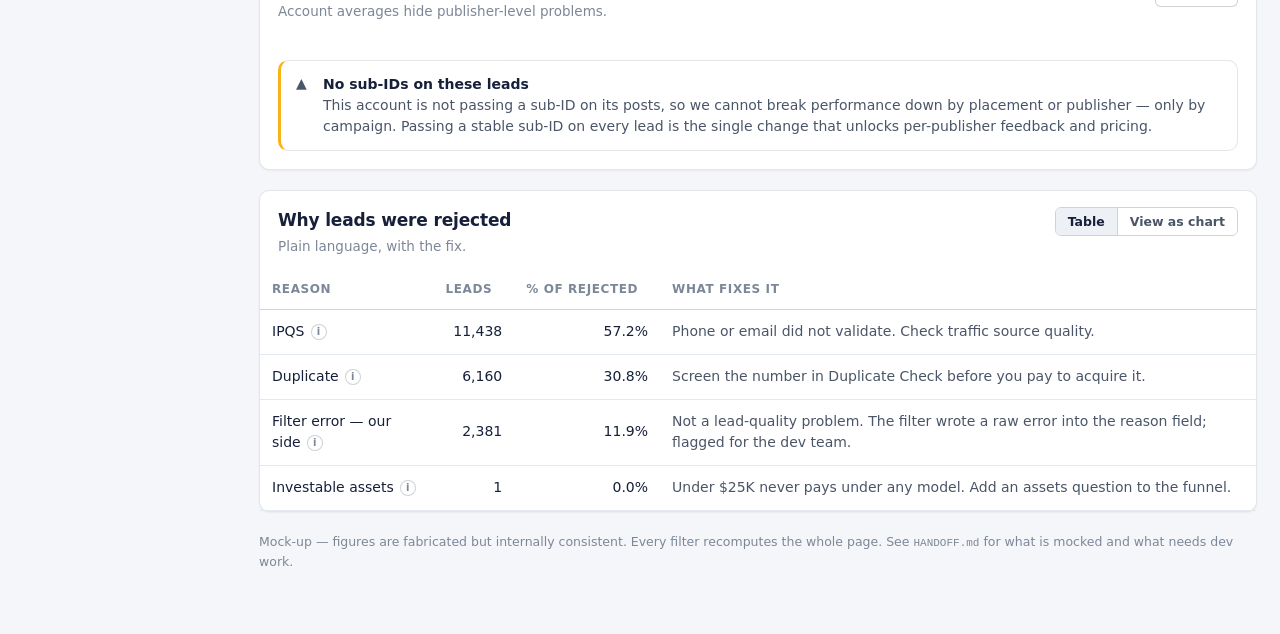
==== commit 66abd4c4: "Add Compensation page, test-lead sandbox, nav polish - New compensation.html: earned-this-period on " ====
--- a/index.html
+++ b/index.html
@@ -298,12 +298,9 @@
   })();
 
   /* ---- tiles ----------------------------------------------------------- */
-  /* What this window is worth to the AFFILIATE — their invoice line, not our
-     cost. Rev share reads real per-lead shares; CPL multiplies accepted leads
-     by the campaign rate card where we hold one. */
-  var payout = D.affiliatePayout(sm.hasEarnings ? soldRows : rows);
-  var priorPayout = D.affiliatePayout(sm.hasEarnings ? priorSold : priorRows);
-
+  /* Money tiles (Your earnings, Effective cost per lead) moved to the
+     Compensation page — Performance answers "how is my traffic doing",
+     Compensation answers "what will the check be". */
   var tiles = [
     { label: 'Leads submitted (volume)', value: A.fmtInt(m.raw), sub: 'Everything you posted in this window',
       delta: A.deltaHtml(m.raw, pm.raw, {}) },
@@ -328,35 +325,6 @@
     sub: '<span class="badge ' + hs.tier.badge + '"><span class="dot"></span>' + hs.tier.label + '</span>',
     delta: '<div class="tile-delta delta-flat"><a href="' + A.linkTo('health.html', state) + '">See the breakdown →</a></div>'
   });
-
-  if (sm.hasEarnings) {
-    tiles.push({
-      label: 'Your earnings', value: A.fmtMoney0(sm.earnings),
-      sub: sm.rejectedEarnings
-        ? A.fmtMoney0(sm.rejectedEarnings) + ' from leads we did not accept'
-        : Math.round(state.partner.revSharePct * 100) + '% of leads sold in window',
-      delta: A.deltaHtml(sm.earnings, psm.earnings, {}),
-      cls: 'tile-revshare'
-    });
-  } else if (payout.known) {
-    /* CPL side: what this window is worth to them. Their own rate card, so
-       not a redaction concern — this is their invoice, not our margin. */
-    tiles.push({
-      label: 'Your earnings', value: A.fmtMoney0(payout.total),
-      sub: A.fmtInt(payout.ratedLeads) + ' accepted leads at your rate card' +
-        (payout.unratedAccepted
-          ? ' · ' + A.fmtInt(payout.unratedAccepted) + ' on campaigns with no rate on file'
-          : ''),
-      delta: A.deltaHtml(payout.total, priorPayout.total, {}),
-      cls: 'tile-revshare'
-    });
-    tiles.push({
-      label: 'Effective cost per lead', value: m.raw ? A.fmtMoney(payout.total / m.raw) : '—',
-      sub: 'Across every lead you sent, accepted or not',
-      delta: A.deltaHtml(m.raw ? payout.total / m.raw : 0,
-                         pm.raw ? priorPayout.total / pm.raw : 0, {})
-    });
-  }
 
   document.getElementById('tiles').innerHTML = tiles.map(function (t) {
     return '<div class="tile ' + (t.cls || '') + '">' +
--- a/assets/css/dashboard.css
+++ b/assets/css/dashboard.css
@@ -784,6 +784,9 @@
   color: var(--ink);
   border-color: var(--series-1);
 }
+/* Inside a heading the inline-flex box rides 3px low against the larger
+   line box; nudge it back to optical centre. Table cells are unaffected. */
+h2 .tip-btn, h3 .tip-btn { vertical-align: 3px; }
 .tip-btn:focus-visible { outline: 2px solid var(--series-1); outline-offset: 2px; }
 
 #fz-tipbox {
@@ -1010,6 +1013,12 @@
   display: flex;
   gap: 12px;
   background: var(--surface-1);
+}
+/* When a card IS the control (Setup's action and document cards), it should
+   answer the cursor — a static card that navigates reads as broken. */
+a.user-card:hover, button.user-card:hover {
+  background: var(--surface-2);
+  border-color: var(--border-strong);
 }
 .avatar {
   width: 46px; height: 46px; flex: 0 0 46px;
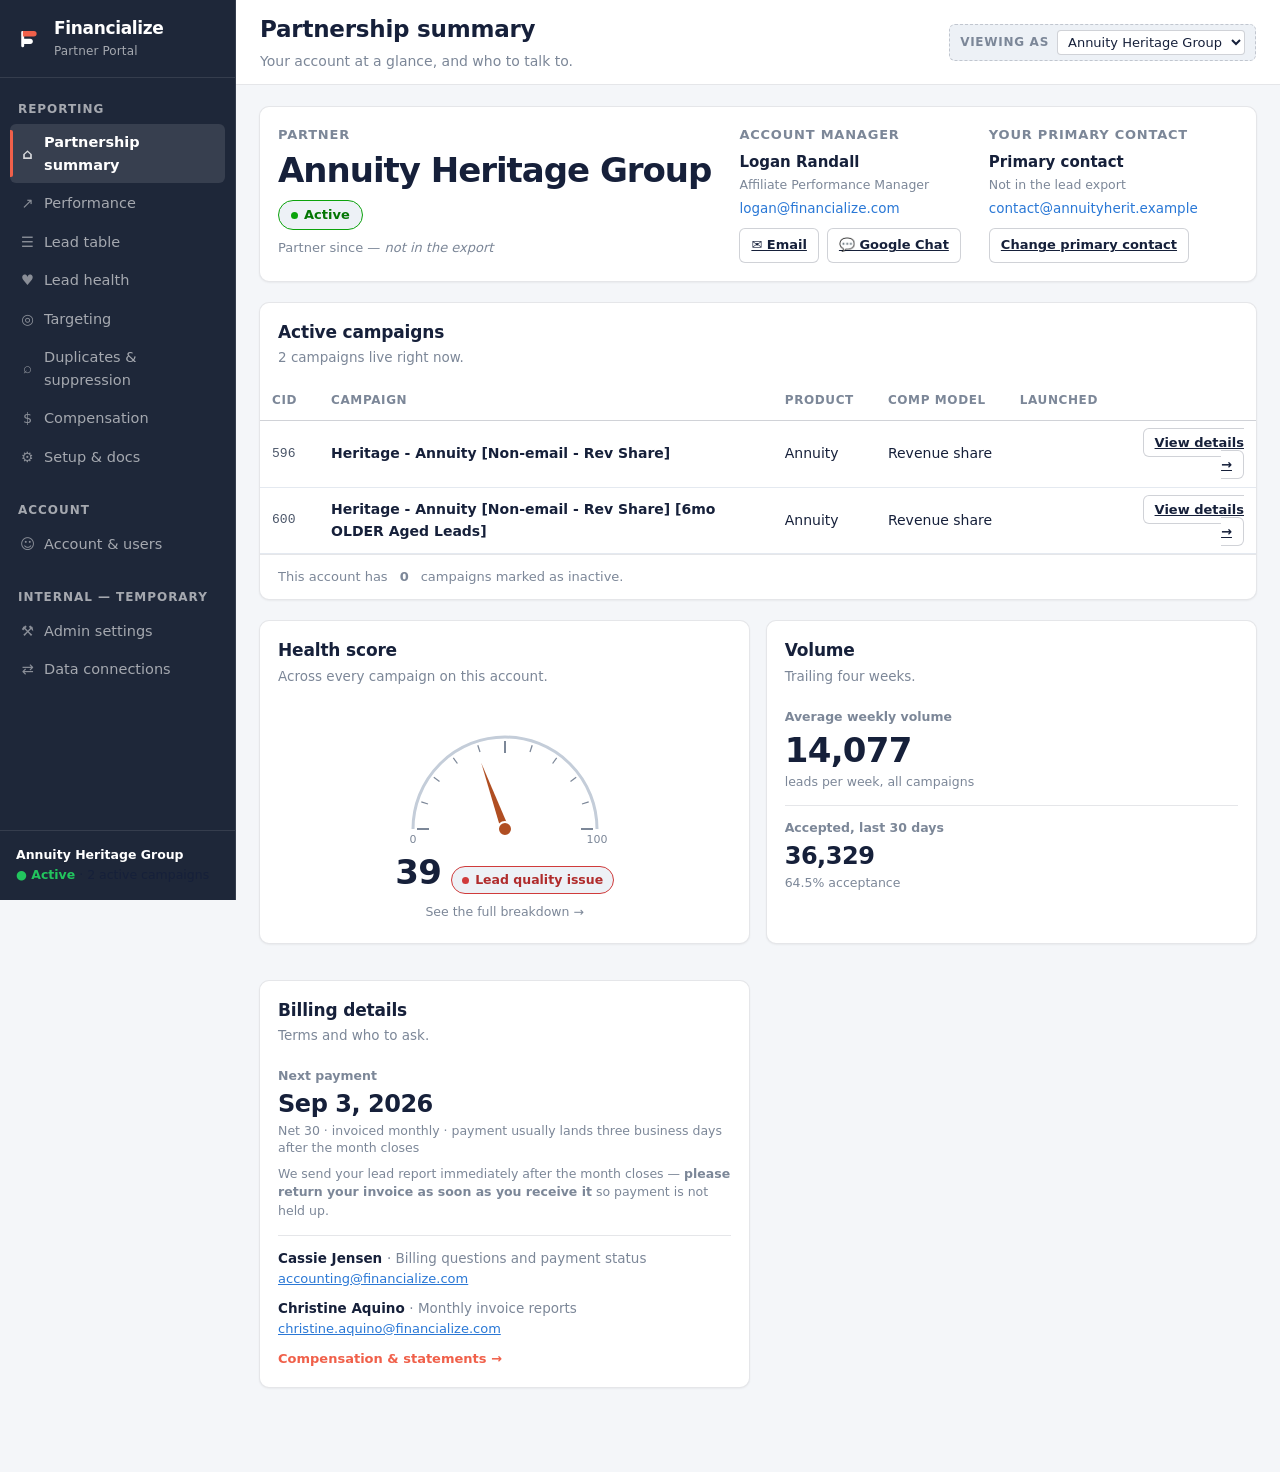
==== commit eebd67d2: "Make Partnership summary the default page at the base URL Module A moves to performance.html; index." ====
--- a/index.html
+++ b/index.html
@@ -2,799 +2,24 @@
 <html lang="en">
 <head>
 <meta charset="utf-8">
-<meta name="viewport" content="width=device-width, initial-scale=1">
-<title>Performance — Financialize Partner Portal</title>
-<link rel="stylesheet" href="assets/css/dashboard.css">
+<title>Financialize Partner Portal</title>
+<!--
+  The base URL lands on the Partnership summary. This stub only forwards —
+  the Performance overview (Module A) now lives at performance.html.
+
+  The redirect is a script, not a <meta refresh>, because filter and partner
+  state live in the query string and a meta refresh to a fixed URL would drop
+  it. In the PHP build this file does not exist at all: "/" is just routed to
+  the partnership summary server-side.
+-->
+<script>
+  location.replace('partnership.html' + location.search + location.hash);
+</script>
+<noscript>
+  <meta http-equiv="refresh" content="0; url=partnership.html">
+</noscript>
 </head>
 <body>
-
-<div class="app">
-  <aside class="sidebar" data-shell="sidebar"></aside>
-
-  <div class="main">
-    <header class="topbar" data-shell="topbar"></header>
-
-    <div class="content">
-
-      <div id="filter-host"></div>
-      <div id="ctx-notice"></div>
-
-      <!-- Hero: the North Star. Exactly one hero figure on this view. -->
-      <section class="card">
-        <div class="card-body" style="padding-top:20px">
-          <div class="hero">
-            <div>
-              <div class="hero-label">Sold to Priority or Hot</div>
-              <div class="hero-figure" id="hero-figure">—</div>
-            </div>
-            <div style="flex:1;min-width:280px">
-              <div id="hero-detail"></div>
-            </div>
-          </div>
-        </div>
-      </section>
-
-      <div class="tiles" id="tiles"></div>
-
-      <!-- Revenue-share partners never get one of these — see the
-           D.isCplPartner() gate in the script below. They can send as much
-           or as little volume as they want; the health score is what
-           governs them, not a target. -->
-      <section class="card" id="targets-card" style="display:none">
-        <div class="card-head">
-          <div>
-            <h2>This week's target</h2>
-            <p class="sub" id="targets-sub"></p>
-          </div>
-        </div>
-        <div class="card-body" id="targets-body"></div>
-      </section>
-
-      <div class="grid-2">
-        <section class="card">
-          <div class="card-head">
-            <div>
-              <h2>Leads by day</h2>
-              <p class="sub" id="volume-chart-sub">Submitted leads, split by accepted and rejected.</p>
-            </div>
-            <div class="spacer"></div>
-            <div id="toggle-volume"></div>
-          </div>
-          <div class="card-body">
-            <div class="legend" id="legend-volume"></div>
-            <div class="chart-wrap" id="chart-volume"></div>
-          </div>
-        </section>
-
-        <section class="card">
-          <div class="card-head">
-            <div>
-              <h2>Priority &amp; Hot by day</h2>
-              <p class="sub">Counted on the day they sold.</p>
-            </div>
-            <div class="spacer"></div>
-            <div id="toggle-conv"></div>
-          </div>
-          <div class="card-body">
-            <div class="legend" id="legend-conv"></div>
-            <div class="chart-wrap" id="chart-conv"></div>
-          </div>
-        </section>
-      </div>
-
-      <!-- The three things an affiliate can actually act on -->
-      <div class="grid-3">
-        <section class="card">
-          <div class="card-head">
-            <div>
-              <h2>Investable assets</h2>
-              <p class="sub">Where your leads convert best.</p>
-            </div>
-          </div>
-          <div class="table-wrap">
-            <table class="data" id="band-table"></table>
-          </div>
-          <div class="card-foot" id="band-foot"></div>
-        </section>
-
-        <section class="card">
-          <div class="card-head">
-            <div>
-              <h2>Arrival window</h2>
-              <p class="sub">When your leads come in, local time.</p>
-            </div>
-          </div>
-          <div class="table-wrap">
-            <table class="data" id="window-table"></table>
-          </div>
-          <div class="card-foot" id="window-foot"></div>
-        </section>
-
-        <section class="card">
-          <div class="card-head">
-            <div>
-              <h2>Tier mix</h2>
-              <p class="sub" id="tier-sub">What your sold leads sold as.</p>
-            </div>
-          </div>
-          <div class="table-wrap">
-            <table class="data" id="tier-table"></table>
-          </div>
-          <div class="card-foot" id="tier-foot"></div>
-        </section>
-      </div>
-
-      <section class="card">
-        <div class="card-head">
-          <div>
-            <h2>Campaigns</h2>
-            <p class="sub">Broken out, never blended.</p>
-          </div>
-        </div>
-        <div class="table-wrap">
-          <table class="data" id="campaign-table"></table>
-        </div>
-        <div class="card-foot" id="campaign-foot"></div>
-      </section>
-
-      <section class="card">
-        <div class="card-head">
-          <div>
-            <h2>Sub-ID breakdown</h2>
-            <p class="sub">Account averages hide publisher-level problems.</p>
-          </div>
-          <div class="spacer"></div>
-          <div style="display:flex;gap:8px;align-items:center">
-            <div id="subid-cols-host"></div>
-            <div id="export-subid"></div>
-          </div>
-        </div>
-        <div class="table-wrap">
-          <table class="data" id="subid-table"></table>
-        </div>
-        <div class="card-foot">
-          <div id="subid-foot" style="flex:1"></div>
-        </div>
-        <div style="padding:0 18px 14px" id="export-toast"></div>
-      </section>
-
-      <section class="card">
-        <div class="card-head">
-          <div>
-            <h2>Why leads were rejected</h2>
-            <p class="sub">Plain language, with the fix.</p>
-          </div>
-          <div class="spacer"></div>
-          <div id="reject-toggle"></div>
-        </div>
-        <div class="table-wrap" id="reject-table-wrap">
-          <table class="data" id="reject-table"></table>
-        </div>
-        <div class="card-body" id="reject-chart-wrap" style="display:none">
-          <div class="chart-wrap" id="reject-chart"></div>
-        </div>
-      </section>
-
-      <p class="mocknote" style="border:0;padding:0;margin:0">
-        Mock-up — figures are fabricated but internally consistent. Every filter recomputes the
-        whole page. See <code>HANDOFF.md</code> for what is mocked and what needs dev work.
-      </p>
-
-    </div>
-  </div>
-</div>
-
-<script src="assets/data/dataset.js"></script>
-<script src="assets/js/data.js"></script>
-<script src="assets/js/health.js"></script>
-<script src="assets/js/charts.js"></script>
-<script src="assets/js/app.js"></script>
-<script src="assets/js/tables.js"></script>
-<script>
-(function () {
-  'use strict';
-  var D = FZData, A = FZApp, C = FZCharts, H = FZHealth;
-
-  /* 30 days by default: outcomes take 9–12 days to cook, so a 7-day window
-     opens on a page where most of what was sent has not resolved yet. */
-  var state = A.params({ defaultRange: '30d' });
-  /* Comp model is per campaign now, so this is "does this account have any
-     revenue-share campaign in scope" rather than "is this a RevShare partner".
-     It drives copy and which tiles appear — never which fields exist. */
-  var isRev = state.comps.some(function (c) { return c.seesRevenue; });
-
-  A.shell(state, {
-    active: 'index.html',
-    title: 'Performance',
-    subtitle: 'What you sent, what we accepted, and what sold.'
-  });
-  A.filterBar(document.getElementById('filter-host'), state, ['range', 'campaign', 'subid']);
-
-  /* Three attribution bases, deliberately — volume on the received date,
-     outcomes on the sold date, rates on the trailing matured cohort.
-     A RevShare partner is paid on ANY sale, so their rate denominator is
-     every lead submitted; a CPL partner's is accepted leads only. */
-  var mOpts = { rateBasis: state.rateBasis };
-  var scope = {
-    partnerId: state.partnerId,
-    campaignId: state.campaignId, subid: state.subid
-  };
-
-  var rows = D.queryLeads(Object.assign({ from: state.range.from, to: state.range.to }, scope));
-  var m = D.computeMetrics(rows, null, mOpts);
-
-  var soldRows = D.queryLeadsBySold(Object.assign({ from: state.range.from, to: state.range.to }, scope));
-  var sm = D.computeMetrics(soldRows, null, mOpts);
-
-  var coh = D.cohort(Object.assign({ rateBasis: mOpts.rateBasis }, scope));
-
-  var prior = D.priorWindow(state.range);
-  var priorRows = D.queryLeads(Object.assign({ from: prior.from, to: prior.to }, scope));
-  var priorSold = D.queryLeadsBySold(Object.assign({ from: prior.from, to: prior.to }, scope));
-  var pm = D.computeMetrics(priorRows, null, mOpts);
-  var psm = D.computeMetrics(priorSold, null, mOpts);
-
-  /* Targets are a CPL-only concept — null for revenue share, and null for a
-     CPL partner with nothing configured yet. Both cases hide the card. */
-  var weeklyProgress = D.cplWeeklyProgress(scope);
-
-  /* ---- hero: everything on this bar is about Priority & Hot -------------
-     The band used to be one number with dead space beside it. It is now the
-     full Priority/Hot picture — count, split, what share of all sales they
-     were, conversion rate and speed — so the width earns its keep. Metrics
-     unrelated to sold type live in the tiles below, where they belong. */
-  (function () {
-    var phRows = soldRows.filter(function (r) {
-      return r.soldType === 'priority' || r.soldType === 'hot';
-    });
-    var phCycle = D.median(phRows.map(function (r) { return r.daysToSale; })
-      .filter(function (v) { return v != null; }));
-    var phEarnings = phRows.reduce(function (a, r) { return a + (r.partnerShare || 0); }, 0);
-    var phPrices = phRows.map(function (r) { return r.saleAmount; })
-      .filter(function (v) { return v; });
-    var phAvg = phPrices.length
-      ? phPrices.reduce(function (a, b) { return a + b; }, 0) / phPrices.length : null;
-
-    function stat(label, value, sub) {
-      return '<div style="min-width:150px">' +
-        '<div style="font-size:13px;color:var(--ink-muted)">' + label + '</div>' +
-        '<div style="font-size:24px;font-weight:650;margin-top:2px">' + value + '</div>' +
-        '<div style="font-size:12.5px;color:var(--ink-muted)">' + sub + '</div></div>';
-    }
-
-    document.getElementById('hero-figure').textContent = A.fmtInt(sm.soldPriorityHot);
-
-    document.getElementById('hero-detail').innerHTML =
-      '<div style="font-size:16px;font-weight:600;margin-bottom:4px">' +
-        A.fmtInt(sm.priority) + ' Priority · ' + A.fmtInt(sm.hot) + ' Hot' +
-      '</div>' +
-      A.deltaHtml(sm.soldPriorityHot, psm.soldPriorityHot, { periodLabel: 'period' }) +
-      (isRev && sm.rejectedSoldPriorityHot
-        ? '<div style="font-size:13.5px;color:var(--ink-2);margin-top:8px">' +
-          '<strong>' + A.fmtInt(sm.rejectedSoldPriorityHot) + '</strong> came from leads we did not ' +
-          'accept — you are paid on those too.</div>'
-        : '') +
-      '<div style="margin-top:14px;padding-top:14px;border-top:1px solid var(--border);' +
-        'display:flex;gap:28px 40px;flex-wrap:wrap">' +
-        stat('Share of everything sold',
-             A.fmtPct(sm.soldAny ? sm.soldPriorityHot / sm.soldAny : 0, 1),
-             A.fmtInt(sm.soldPriorityHot) + ' of ' + A.fmtInt(sm.soldAny) + ' sales') +
-        stat('Conversion rate · 30-day cohort',
-             A.fmtPct(coh.metrics.priorityHotRate, 1),
-             'of ' + A.fmtInt(coh.metrics.rateDenominator) +
-             (isRev ? ' matured leads sent' : ' matured paid leads')) +
-        stat('Time to a Priority/Hot sale',
-             phCycle == null ? '—' : (phCycle < 1 ? 'Same day' : phCycle + (phCycle === 1 ? ' day' : ' days')),
-             'median, received → sold') +
-        (phAvg != null
-          ? stat('Average Priority/Hot price', A.fmtMoney0(phAvg),
-                 'against ' + A.fmtMoney0(sm.avgSalePrice) + ' across all tiers')
-          : '') +
-        (isRev && phEarnings
-          ? stat('Earned from Priority/Hot', A.fmtMoney0(phEarnings),
-                 A.fmtPct(sm.earnings ? phEarnings / sm.earnings : 0, 0) + ' of your earnings')
-          : '') +
-      '</div>';
-  })();
-
-  /* ---- tiles ----------------------------------------------------------- */
-  /* Money tiles (Your earnings, Effective cost per lead) moved to the
-     Compensation page — Performance answers "how is my traffic doing",
-     Compensation answers "what will the check be". */
-  var tiles = [
-    { label: 'Leads submitted (volume)', value: A.fmtInt(m.raw), sub: 'Everything you posted in this window',
-      delta: A.deltaHtml(m.raw, pm.raw, {}) },
-    { label: isRev ? 'Accepted' : 'Accepted (paid)', value: A.fmtInt(m.paid),
-      sub: isRev ? A.fmtInt(m.free) + ' not accepted — still earn if they sell'
-                 : A.fmtInt(m.free) + ' rejected',
-      delta: A.deltaHtml(m.paid, pm.paid, {}) },
-    { label: 'Acceptance rate', value: A.fmtPct(m.acceptanceRate, 1),
-      sub: isRev ? 'Quality signal' : 'Drives your invoice',
-      delta: A.deltaHtml(m.acceptanceRate, pm.acceptanceRate, {}) },
-    { label: 'Median sales cycle',
-      value: sm.medianCycle == null ? '—'
-        : (sm.medianCycle < 1 ? 'Same day'
-          : sm.medianCycle + (sm.medianCycle === 1 ? ' day' : ' days')),
-      sub: 'Received → sold',
-      delta: A.deltaHtml(sm.medianCycle, psm.medianCycle, { lowerIsBetter: true }) }
-  ];
-
-  var hs = H.score({ partnerId: state.partnerId, campaignId: state.campaignId, subid: state.subid });
-  tiles.push({
-    label: 'Health score', value: String(hs.score),
-    sub: '<span class="badge ' + hs.tier.badge + '"><span class="dot"></span>' + hs.tier.label + '</span>',
-    delta: '<div class="tile-delta delta-flat"><a href="' + A.linkTo('health.html', state) + '">See the breakdown →</a></div>'
-  });
-
-  document.getElementById('tiles').innerHTML = tiles.map(function (t) {
-    return '<div class="tile ' + (t.cls || '') + '">' +
-      '<div class="tile-label">' + t.label + '</div>' +
-      '<div class="tile-value">' + t.value + '</div>' +
-      '<div class="tile-sub">' + t.sub + '</div>' + (t.delta || '') + '</div>';
-  }).join('');
-
-  /* ---- targets -----------------------------------------------------------
-     CPL only. weeklyProgress is null for revenue share (always) and for a
-     CPL partner with nothing configured — both cases leave the card hidden,
-     which is correct: a partner with no target has no pace to report. */
-  (function () {
-    if (!weeklyProgress) return;
-
-    var blocks = [];
-    function block(t, label, fmt, unit) {
-      if (!t) return;
-      blocks.push(
-        '<div class="meter">' +
-          '<div class="meter-head">' +
-            '<span class="meter-name">' + A.esc(label) + '</span>' +
-            '<span class="spacer"></span>' +
-            '<span class="meter-score">' + fmt(t.actual) + ' / ' + fmt(t.target) + '</span>' +
-          '</div>' +
-          '<div class="meter-track ' + t.severity + '">' +
-            '<div class="meter-fill ' + t.severity + '" style="width:' + Math.round(Math.min(1, t.pct) * 100) + '%"></div>' +
-          '</div>' +
-          '<div class="meter-parts">' +
-            '<span style="color:' + (t.onPace ? 'var(--good-text)' : 'var(--critical-text)') + ';font-weight:600">' +
-              (t.onPace ? '✓ On pace' : '▲ Behind by ' + fmt(Math.round(Math.abs(t.aheadBy)))) + '</span>' +
-            '<span>Expected by today: ' + fmt(Math.round(t.expected)) + '</span>' +
-            '<span>Need ' + fmt(Math.ceil(t.perDayNeeded)) + unit + ' for the remaining ' + weeklyProgress.daysLeft + ' days</span>' +
-          '</div>' +
-        '</div>');
-    }
-    /* "Accepted leads," not "Lead volume" — this target is defined in
-       accepted-lead terms, same as how CPL is actually invoiced, and that is
-       a different number from the "Leads submitted (volume)" tile above. */
-    block(weeklyProgress.volume, 'Accepted leads', A.fmtInt, '/day');
-    block(weeklyProgress.spend, 'Spend', A.fmtMoney0, '/day');
-    if (!blocks.length) return;
-
-    document.getElementById('targets-card').style.display = '';
-    document.getElementById('targets-sub').textContent =
-      weeklyProgress.weekLabel + ' · day ' + weeklyProgress.daysElapsed + ' of 7' +
-      (weeklyProgress.targetCpl != null ? ' · ' + A.fmtMoney(weeklyProgress.targetCpl) + ' target CPL' : '');
-    document.getElementById('targets-body').innerHTML = blocks.join('');
-  })();
-
-  /* ---- charts ---------------------------------------------------------- */
-  var days = D.dailySeries(rows, state.range);
-  var soldDays = D.dailySeries(soldRows, state.range, 'soldAt');
-
-  var volumeSeries = [
-    { key: 'paid', label: isRev ? 'Accepted' : 'Accepted (paid)', varName: '--series-1' },
-    { key: 'free', label: isRev ? 'Not accepted' : 'Rejected', varName: '--muted-mark' }
-  ];
-  var convSeries = [
-    { key: 'priority', label: 'Priority', varName: '--series-1' },
-    { key: 'hot', label: 'Hot', varName: '--series-2' }
-  ];
-
-  function legend(host, series) {
-    document.getElementById(host).innerHTML = series.map(function (s) {
-      return '<span class="legend-item"><span class="legend-swatch" style="background:var(' +
-        s.varName + ')"></span>' + s.label + '</span>';
-    }).join('');
-  }
-  legend('legend-volume', volumeSeries);
-  legend('legend-conv', convSeries);
-
-  var volHost = document.getElementById('chart-volume');
-  var convHost = document.getElementById('chart-conv');
-
-  /* Per-day target, not one flat number — Sunday can genuinely be 0 while
-     the rest of the week is not, and a single horizontal line cannot show
-     that. Compared against the ACCEPTED (paid) segment specifically, since
-     that is what the target is defined in — the dashed mark sits partway up
-     each stacked bar, at the height the blue portion needs to reach. */
-  var cplTargetValues = null;
-  if (D.isCplPartner(state.partnerId)) {
-    var sawTarget = false;
-    cplTargetValues = days.map(function (d) {
-      var v = D.dailyCplTarget(state.partnerId, d.date, state.campaignId);
-      if (v != null) sawTarget = true;
-      return v;
-    });
-    if (!sawTarget) cplTargetValues = null;
-  }
-  if (cplTargetValues) {
-    document.getElementById('volume-chart-sub').textContent =
-      'Accepted leads against your weekly target — varies by day, 0 on Sunday unless set otherwise.';
-  }
-  C.mount(volHost, 'columns', {
-    days: days, series: volumeSeries,
-    targetLine: cplTargetValues ? {
-      values: cplTargetValues,
-      compareKey: 'paid',
-      label: 'Target (accepted)'
-    } : null,
-    ariaLabel: 'Leads submitted per day against your accepted-lead target'
-  });
-  C.mount(convHost, 'columns', { days: soldDays, series: convSeries, ariaLabel: 'Priority and Hot sales per day' });
-  A.viewToggle(document.getElementById('toggle-volume'), volHost);
-  A.viewToggle(document.getElementById('toggle-conv'), convHost);
-
-  /* ---- shared helpers -------------------------------------------------- */
-  function indexBy(rowSet, keyFn) {
-    var out = {};
-    D.groupBy(rowSet, keyFn, mOpts).forEach(function (g) { out[g.key] = g; });
-    return out;
-  }
-  var EMPTY = D.computeMetrics([], null, mOpts);
-  function pull(idx, key) { return idx[key] ? idx[key].metrics : EMPTY; }
-  function rate(b) { return b && b.mature ? b.ph / b.mature : 0; }
-
-  /* ---- investable assets -------------------------------------------------
-     The bar is now a TRUE PROPORTION of the band's own leads: blue is the
-     share that sold Priority or Hot, grey is everything that did not. It used
-     to be scaled to whichever band converted best, which made a 0.3% band
-     look like a full bar just because it led a weak field.
-
-     Rates here can be a fraction of a percent, so the blue slice is sometimes
-     invisible — which is why the Priority/Hot COUNT sits beside it. "Which
-     band produced the most top-tier sales" is answerable from the count even
-     when the percentage is too small to see. */
-  (function () {
-    var bands = coh.metrics.byBand;
-
-    var stats = D.ASSET_BANDS.map(function (b) {
-      var bucket = bands[b.key] || { raw: 0, mature: 0, ph: 0 };
-      return { band: b, bucket: bucket, rate: rate(bucket), ph: bucket.ph };
-    });
-    /* The star marks the band that actually converts best for THIS partner,
-       rather than a hardcoded favourite. */
-    var bestRate = stats.reduce(function (a, s) {
-      return (s.bucket.mature > 0 && s.rate > a) ? s.rate : a;
-    }, 0);
-    var topPh = stats.reduce(function (a, s) { return Math.max(a, s.ph); }, 0);
-
-    var head = '<thead><tr><th>Band</th><th class="num">Leads</th>' +
-      '<th class="num">P/H sales</th><th class="num">Converted to Priority/Hot</th></tr></thead>';
-
-    var body = stats.map(function (s) {
-      var isBest = bestRate > 0 && s.rate === bestRate && s.bucket.mature > 0;
-      var pctW = Math.min(100, s.rate * 100);
-      return '<tr' + (isBest ? ' style="background:var(--surface-2)"' : '') + '>' +
-        '<td>' + A.esc(s.band.label) +
-          (isBest ? ' <strong style="color:var(--good-text)" title="Your best-converting band">★</strong>' : '') +
-          (!s.band.payable ? '<div style="font-size:12px;color:var(--ink-muted)">never pays</div>' : '') + '</td>' +
-        '<td class="num">' + A.fmtInt(s.bucket.raw) + '</td>' +
-        '<td class="num"' + (s.ph && s.ph === topPh ? ' style="font-weight:650"' : '') + '>' +
-          A.fmtInt(s.ph) + '</td>' +
-        '<td class="num"><span class="bar-cell">' +
-          '<span>' + A.fmtPct(s.rate, 1) + '</span>' +
-          '<span class="bar-track" title="' + A.fmtPct(s.rate, 1) + ' of matured leads in this band sold Priority or Hot">' +
-            '<span class="bar-fill" style="width:' + pctW.toFixed(2) + '%"></span>' +
-          '</span></span></td>' +
-        '</tr>';
-    }).join('');
-
-    document.getElementById('band-table').innerHTML = head + '<tbody>' + body + '</tbody>';
-    document.getElementById('band-foot').innerHTML =
-      '<span>Blue is the share of that band\'s matured leads that sold Priority or Hot; ' +
-      'grey is everything that did not. ★ is your best-converting band. ' +
-      'We see the strongest results overall in <strong>$100K–$250K</strong>.</span>';
-  })();
-
-  /* ---- arrival window ---------------------------------------------------
-     The lead export carries date only — TimeStamp is empty on every row — so
-     arrival window is genuinely unknown. Say so rather than plotting zeros. */
-  (function () {
-    var notes = D.datasetNotes && D.datasetNotes();
-    if (notes && notes.noTimeOfDay) {
-      A.unsupported(document.getElementById('window-table').closest('.card'),
-        'Arrival window needs a timestamp',
-        'The lead export records a date but no time of day, so we cannot tell when in the ' +
-        'day your leads arrive. Adding a time component to the export turns this on.');
-      return;
-    }
-    var segs = coh.metrics.bySegment;
-    var best = 0;
-    D.HOUR_SEGMENT_ORDER.forEach(function (k) { best = Math.max(best, rate(segs[k])); });
-    best = best || 1;
-
-    var head = '<thead><tr><th>Window</th><th class="num">Leads</th><th class="num">Priority/Hot</th></tr></thead>';
-    var body = D.HOUR_SEGMENT_ORDER.map(function (k) {
-      var bucket = segs[k] || { raw: 0, mature: 0, ph: 0 };
-      var r = rate(bucket);
-      var w = Math.round((r / best) * 100);
-      /* Starred windows are the two IDEAL ones — 9–11a and 3–7p, which are
-         the hours the floor is busiest. An earlier version starred 6–9a,
-         which was invented and contradicted our own operating hours. */
-      var isIdeal = D.isIdealSegment(k);
-      return '<tr' + (isIdeal ? ' style="background:var(--surface-2)"' : '') + '>' +
-        '<td>' + D.HOUR_SEGMENT_LABEL[k] + (isIdeal ? ' <strong style="color:var(--good-text)">★</strong>' : '') + '</td>' +
-        '<td class="num">' + A.fmtInt(bucket.raw) + '</td>' +
-        '<td class="num"><span class="bar-cell"><span>' + A.fmtPct(r, 1) + '</span>' +
-        '<span class="bar-track"><span class="bar-fill" style="width:' + w + '%"></span></span></span></td>' +
-        '</tr>';
-    }).join('');
-    document.getElementById('window-table').innerHTML = head + '<tbody>' + body + '</tbody>';
-
-    var dows = coh.metrics.byDow;
-    var bestDow = null;
-    Object.keys(dows).forEach(function (d) {
-      if (!bestDow || rate(dows[d]) > rate(dows[bestDow])) bestDow = d;
-    });
-    document.getElementById('window-foot').innerHTML =
-      '<span>★ ' + D.IDEAL_WINDOWS.map(function (w) { return A.esc(w.label); }).join(' and ') +
-      ' are the hours our floor is busiest, so they convert best. Not a restriction — ' +
-      'we accept leads any hour.' +
-      (bestDow != null ? ' Your strongest day is <strong>' + D.DOW_LABEL[bestDow] + '</strong>.' : '') +
-      ' <a href="' + A.linkTo('health.html', state) + '">Coverage asks →</a></span>';
-  })();
-
-  /* ---- tier mix --------------------------------------------------------- */
-  (function () {
-    /* Sorted by volume, biggest first, so the tier that actually carries the
-       account is the first thing read. Tiers with no sales keep their tier
-       order at the bottom rather than shuffling on noise. */
-    var order = ['livetransfer', 'appointment', 'priority', 'hot', 'auction', 'marketplace']
-      .sort(function (a, b) {
-        var na = sm.byType[a] || 0, nb = sm.byType[b] || 0;
-        return nb - na;
-      });
-    var total = sm.soldAny || 1;
-    var showMoney = sm.hasEarnings;
-
-    document.getElementById('tier-sub').textContent = showMoney
-      ? 'What sold, and what it paid you.'
-      : 'What your sold leads sold as.';
-
-    var head = '<thead><tr><th>Tier</th><th class="num">Sold</th><th class="num">Share</th>' +
-      (showMoney ? '<th class="num revshare-col">You earned</th>' : '') + '</tr></thead>';
-
-    var body = order.map(function (k) {
-      var n = sm.byType[k] || 0;
-      if (!n && (k === 'livetransfer' || k === 'appointment')) {
-        return '<tr style="opacity:.55"><td>' + A.soldBadge(k) + '</td>' +
-          '<td class="num">0</td><td class="num">—</td>' +
-          (showMoney ? '<td class="num revshare-col">—</td>' : '') + '</tr>';
-      }
-      var earned = 0;
-      if (showMoney) {
-        soldRows.forEach(function (r) { if (r.soldType === k) earned += r.partnerShare || 0; });
-      }
-      return '<tr><td>' + A.soldBadge(k) + '</td>' +
-        '<td class="num">' + A.fmtInt(n) + '</td>' +
-        '<td class="num">' + A.fmtPct(n / total, 1) + '</td>' +
-        (showMoney ? '<td class="num revshare-col">' + (earned ? A.fmtMoney0(earned) : '—') + '</td>' : '') +
-        '</tr>';
-    }).join('');
-
-    document.getElementById('tier-table').innerHTML = head + '<tbody>' + body + '</tbody>';
-    document.getElementById('tier-foot').innerHTML =
-      '<span><strong>Appointment</strong> and <strong>Live transfer</strong> launched this month ' +
-      'and sit above Priority. Low counts are expected while they ramp.</span>';
-  })();
-
-  /* ---- campaigns -------------------------------------------------------- */
-  var byCampaign = indexBy(rows, function (r) { return r.campaignId; });
-  var soldByCampaign = indexBy(soldRows, function (r) { return r.campaignId; });
-  var cohByCampaign = indexBy(coh.rows, function (r) { return r.campaignId; });
-
-  (function () {
-    var mine = D.campaignsFor(state.partnerId).filter(function (c) {
-      return state.campaignId === 'all' || c.id === state.campaignId;
-    });
-
-    var head = '<thead><tr><th>Campaign</th><th>Type</th>' +
-      '<th class="num">Leads</th><th class="num">Accepted</th><th class="num">Accept %</th>' +
-      '<th class="num">Priority</th><th class="num">Hot</th><th class="num">Median cycle</th>' +
-      (sm.hasEarnings ? '<th class="num revshare-col">Earnings</th>' : '') +
-      '<th class="num">P/H rate</th></tr></thead>';
-
-    var body = mine.map(function (c) {
-      var gm = pull(byCampaign, c.id), gs = pull(soldByCampaign, c.id), gc = pull(cohByCampaign, c.id);
-      return '<tr>' +
-        '<td><a href="' + A.linkTo('leads.html', state, { campaign: c.id }) + '">' + A.esc(c.name) + '</a>' +
-          '<div style="font-size:12px;color:var(--ink-muted)">' + A.esc(c.id) + '</div></td>' +
-        '<td><span class="badge">' + (c.kind === 'aged' ? 'Aged' : 'Fresh') + ' · ' + c.product + '</span></td>' +
-        '<td class="num">' + A.fmtInt(gm.raw) + '</td>' +
-        '<td class="num">' + A.fmtInt(gm.paid) + '</td>' +
-        '<td class="num">' + A.fmtPct(gm.acceptanceRate, 1) + '</td>' +
-        '<td class="num">' + A.fmtInt(gs.priority) + '</td>' +
-        '<td class="num">' + A.fmtInt(gs.hot) + '</td>' +
-        '<td class="num">' + (gs.medianCycle == null ? '—' : gs.medianCycle + 'd') + '</td>' +
-        (sm.hasEarnings ? '<td class="num revshare-col">' + A.fmtMoney0(gs.earnings) + '</td>' : '') +
-        '<td class="num">' + A.fmtPct(gc.priorityHotRate, 1) + '</td></tr>';
-    }).join('');
-
-    var foot = '<tfoot><tr><td colspan="2">All campaigns</td>' +
-      '<td class="num">' + A.fmtInt(m.raw) + '</td>' +
-      '<td class="num">' + A.fmtInt(m.paid) + '</td>' +
-      '<td class="num">' + A.fmtPct(m.acceptanceRate, 1) + '</td>' +
-      '<td class="num">' + A.fmtInt(sm.priority) + '</td>' +
-      '<td class="num">' + A.fmtInt(sm.hot) + '</td>' +
-      '<td class="num">' + (sm.medianCycle == null ? '—' : sm.medianCycle + 'd') + '</td>' +
-      (sm.hasEarnings ? '<td class="num revshare-col">' + A.fmtMoney0(sm.earnings) + '</td>' : '') +
-      '<td class="num">' + A.fmtPct(coh.metrics.priorityHotRate, 1) + '</td></tr></tfoot>';
-
-    document.getElementById('campaign-table').innerHTML = head + '<tbody>' + body + '</tbody>' + foot;
-    document.getElementById('campaign-foot').innerHTML =
-      '<span>Volume counts leads that <em>arrived</em> in the window; outcomes count leads that ' +
-      '<em>sold</em> in it. P/H rate is the trailing 30-day matured cohort, so it does not move ' +
-      'with the date filter.</span>';
-  })();
-
-  /* ---- sub-IDs ----------------------------------------------------------- */
-  var subExport = [];
-  (function () {
-    /* Sub-ID drilldown is only meaningful if the partner actually passes one.
-       In the current export only Madrivo does, at 99%; Heritage and OptiLabX
-       pass none at all. Rendering a single "(none)" row would look like a
-       finding about their traffic rather than a gap in what they send. */
-    var passing = rows.filter(function (r) { return r.subid; }).length;
-    if (rows.length && passing / rows.length < 0.02) {
-      A.unsupported(document.getElementById('subid-table').closest('.card'),
-        'No sub-IDs on these leads',
-        'This account is not passing a sub-ID on its posts, so we cannot break performance ' +
-        'down by placement or publisher — only by campaign. Passing a stable sub-ID on every ' +
-        'lead is the single change that unlocks per-publisher feedback and pricing.');
-      return;
-    }
-    var soldBySub = indexBy(soldRows, function (r) { return r.subid; });
-    var cohBySub = indexBy(coh.rows, function (r) { return r.subid; });
-    var groups = D.groupBy(rows, function (r) { return r.subid; }, mOpts);
-
-    groups.sort(function (a, b) {
-      return pull(cohBySub, b.key).priorityHotRate - pull(cohBySub, a.key).priorityHotRate;
-    });
-    var best = groups.reduce(function (a, g) {
-      return Math.max(a, pull(cohBySub, g.key).priorityHotRate);
-    }, 0) || 1;
-
-    var head = '<thead><tr><th>Sub-ID</th><th>Campaign</th>' +
-      '<th class="num">Leads</th><th class="num">Accepted</th><th class="num">Accept %</th>' +
-      '<th class="num">Priority/Hot</th>' +
-      (sm.hasEarnings ? '<th class="num revshare-col">Earnings</th>' : '') +
-      '<th class="num">P/H rate · 30d</th></tr></thead>';
-
-    var body = groups.map(function (g) {
-      var gm = g.metrics, gs = pull(soldBySub, g.key), gc = pull(cohBySub, g.key);
-      var label = g.rows[0].subidLabel, camp = g.rows[0].campaignId;
-      subExport.push({ subid: g.key, label: label, campaign: camp, m: gm, s: gs, c: gc });
-      var w = Math.round((gc.priorityHotRate / best) * 100);
-      return '<tr>' +
-        '<td><a href="' + A.linkTo('leads.html', state, { subid: g.key }) + '">' + A.esc(label) + '</a>' +
-          '<div style="font-size:12px;color:var(--ink-muted);font-family:ui-monospace,monospace">' + A.esc(g.key) + '</div></td>' +
-        '<td style="font-size:13px;color:var(--ink-2)">' + A.esc(camp) + '</td>' +
-        '<td class="num">' + A.fmtInt(gm.raw) + '</td>' +
-        '<td class="num">' + A.fmtInt(gm.paid) + '</td>' +
-        '<td class="num">' + A.fmtPct(gm.acceptanceRate, 1) + '</td>' +
-        '<td class="num">' + A.fmtInt(gs.soldPriorityHot) + '</td>' +
-        (sm.hasEarnings ? '<td class="num revshare-col">' + A.fmtMoney0(gs.earnings) + '</td>' : '') +
-        '<td class="num"><span class="bar-cell"><span>' + A.fmtPct(gc.priorityHotRate, 1) + '</span>' +
-        '<span class="bar-track"><span class="bar-fill" style="width:' + w + '%"></span></span></span></td>' +
-        '</tr>';
-    }).join('');
-
-    document.getElementById('subid-table').innerHTML =
-      head + '<tbody>' + (body || '<tr><td colspan="8" class="empty">No leads in this window.</td></tr>') + '</tbody>';
-
-    var worst = groups[groups.length - 1];
-    document.getElementById('subid-foot').innerHTML = worst && groups.length > 1
-      ? '<strong>' + A.esc(groups[0].rows[0].subidLabel) + '</strong> converts at ' +
-        A.fmtPct(pull(cohBySub, groups[0].key).priorityHotRate, 1) + ' versus <strong>' +
-        A.esc(worst.rows[0].subidLabel) + '</strong> at ' + A.fmtPct(pull(cohBySub, worst.key).priorityHotRate, 1) +
-        ' — same account, same rate card.'
-      : '';
-  })();
-
-  A.exportControl(document.getElementById('export-subid'), function () {
-    var cols = [
-      { label: 'Sub-ID', value: function (r) { return r.subid; } },
-      { label: 'Label', value: function (r) { return r.label; } },
-      { label: 'Campaign', value: function (r) { return r.campaign; } },
-      { label: 'Leads submitted', value: function (r) { return r.m.raw; } },
-      { label: 'Accepted', value: function (r) { return r.m.paid; } },
-      { label: 'Acceptance rate', value: function (r) { return (r.m.acceptanceRate * 100).toFixed(2) + '%'; } },
-      { label: 'Priority (sold in window)', value: function (r) { return r.s.priority; } },
-      { label: 'Hot (sold in window)', value: function (r) { return r.s.hot; } },
-      { label: 'Median days to sale', value: function (r) { return r.s.medianCycle == null ? '' : r.s.medianCycle; } },
-      { label: 'Priority/Hot rate (30d cohort)', value: function (r) { return (r.c.priorityHotRate * 100).toFixed(2) + '%'; } }
-    ];
-    if (sm.hasEarnings) {
-      cols.push({ label: 'Your earnings (USD)', value: function (r) { return r.s.earnings.toFixed(2); } });
-    }
-    return {
-      rows: subExport, columns: cols,
-      filename: 'subid-performance_' + A.isoDate(state.range.from) + '_' + A.isoDate(state.range.to) + '.csv',
-      toastHost: document.getElementById('export-toast')
-    };
-  });
-
-  /* ---- rejection reasons -------------------------------------------------- */
-  (function () {
-    var entries = Object.keys(m.rejects).map(function (k) {
-      return { key: k, count: m.rejects[k] };
-    }).sort(function (a, b) { return b.count - a.count; });
-
-    var head = '<thead><tr><th>Reason</th><th class="num">Leads</th>' +
-      '<th class="num">% of rejected</th><th>What fixes it</th></tr></thead>';
-
-    /* Short label + hover descriptor, not a sentence crammed into the cell.
-       The descriptor is partner-aware where the criteria are — the age text
-       carries THIS account's negotiated band (the OptiLabX 45–79 exception
-       has already caused a $5,194 invoice variance when treated as 45–75). */
-    var body = entries.map(function (e) {
-      return '<tr><td>' + A.esc(D.rejectLabel(e.key)) +
-        A.tip(D.rejectDesc(e.key, state.partnerId)) + '</td>' +
-        '<td class="num">' + A.fmtInt(e.count) + '</td>' +
-        '<td class="num">' + A.fmtPct(m.free ? e.count / m.free : 0, 1) + '</td>' +
-        '<td style="color:var(--ink-2)">' + A.esc(D.rejectFix(e.key)) + '</td></tr>';
-    }).join('');
-
-    document.getElementById('reject-table').innerHTML =
-      head + '<tbody>' + (body || '<tr><td colspan="4" class="empty">No rejected leads in this window.</td></tr>') + '</tbody>';
-
-    /* Table ⇄ pie. The table stays the default because it carries the fix
-       text, which the chart cannot; the pie answers "what dominates" faster.
-       Toggling is view-only — both read the same numbers. */
-    if (!entries.length) return;
-    var tableWrap = document.getElementById('reject-table-wrap');
-    var chartWrap = document.getElementById('reject-chart-wrap');
-    var chartHost = document.getElementById('reject-chart');
-    var mounted = false;
-
-    var toggle = document.getElementById('reject-toggle');
-    toggle.innerHTML =
-      '<div class="view-toggle">' +
-        '<button type="button" class="is-on" data-rv="table">Table</button>' +
-        '<button type="button" data-rv="chart">View as chart</button>' +
-      '</div>';
-
-    toggle.querySelectorAll('[data-rv]').forEach(function (b) {
-      b.addEventListener('click', function () {
-        toggle.querySelectorAll('[data-rv]').forEach(function (x) { x.classList.remove('is-on'); });
-        b.classList.add('is-on');
-        var wantChart = b.dataset.rv === 'chart';
-        tableWrap.style.display = wantChart ? 'none' : '';
-        chartWrap.style.display = wantChart ? '' : 'none';
-        if (wantChart && !mounted) {
-          mounted = true;
-          C.mount(chartHost, 'pie', {
-            slices: entries.map(function (e) {
-              return { label: A.esc(D.rejectLabel(e.key)), value: e.count };
-            }),
-            ariaLabel: 'Share of rejected leads by reason'
-          });
-        }
-      });
-    });
-  })();
-
-
-  /* Sortable / resizable / configurable columns. Every table on this page
-     is fully rendered, so sorting the DOM sorts the whole dataset for the
-     selected window - not just the visible rows. */
-  if (window.FZTable) {
-    FZTable.enhanceAll();
-    /* The sub-ID table gets a column chooser next to its export. */
-    FZTable.enhance(document.getElementById('subid-table'), {
-      controlsHost: document.getElementById('subid-cols-host')
-    });
-  }
-
-})();
-</script>
+<p><a href="partnership.html">Continue to the Partnership summary</a></p>
 </body>
 </html>
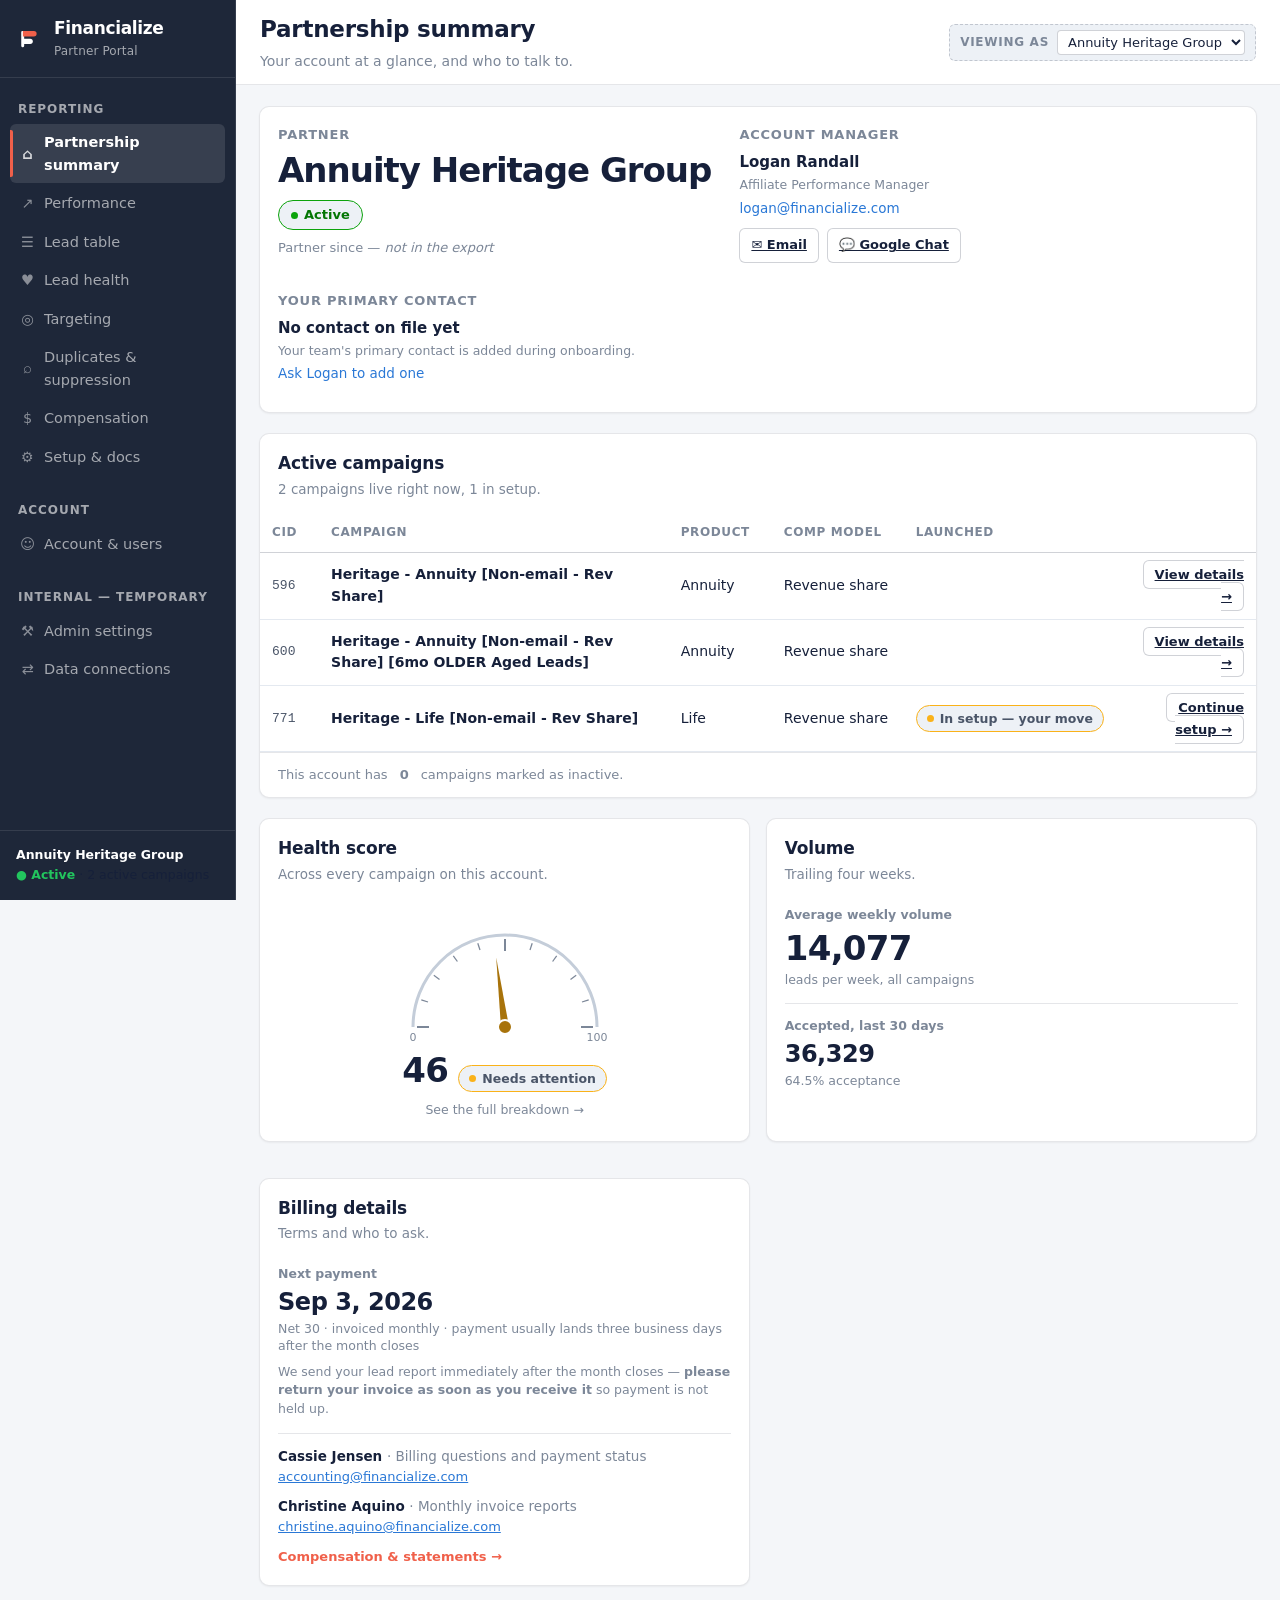
==== commit cbfa9fc5: "Install and configure Vercel Web Analytics ## Vercel Web Analytics Installation  Successfully config" ====
--- a/index.html
+++ b/index.html
@@ -13,6 +13,10 @@
   the partnership summary server-side.
 -->
 <script>
+  window.va = window.va || function () { (window.vaq = window.vaq || []).push(arguments); };
+</script>
+<script defer src="/_vercel/insights/script.js"></script>
+<script>
   location.replace('partnership.html' + location.search + location.hash);
 </script>
 <noscript>
